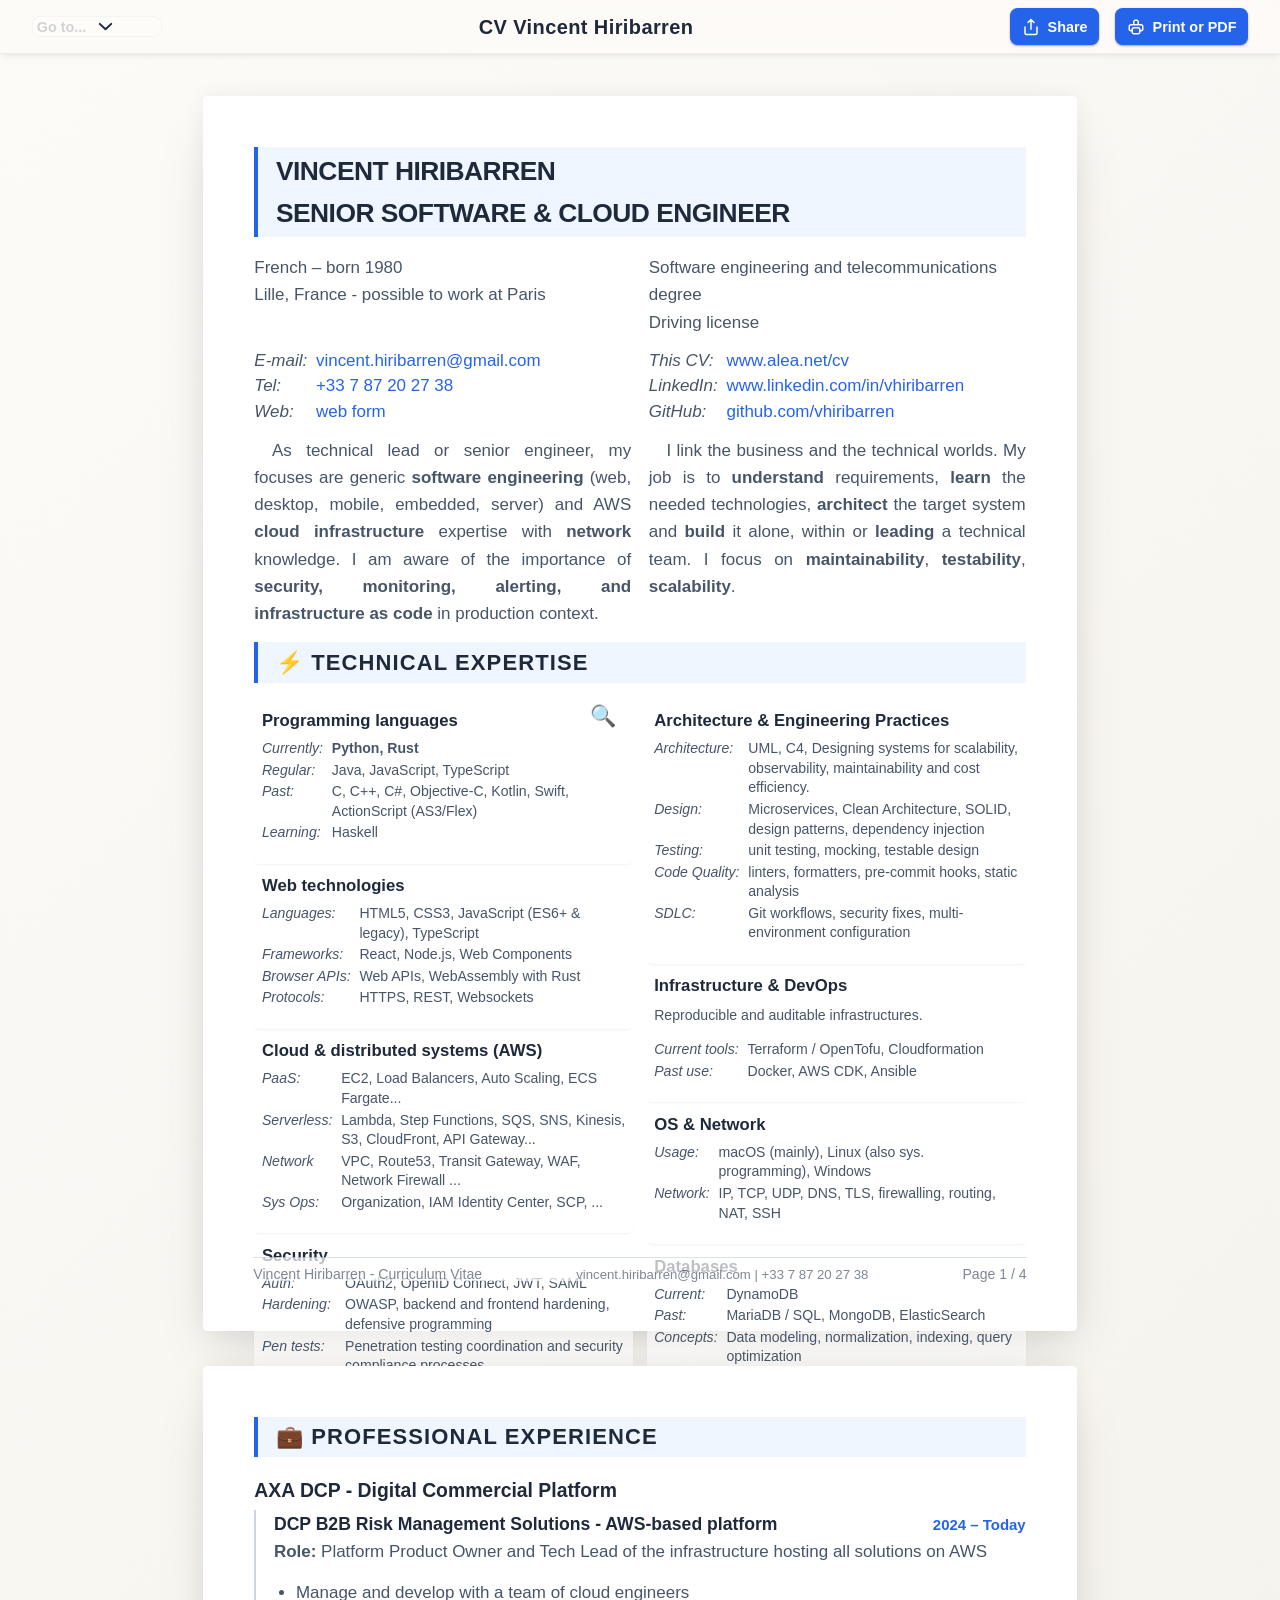
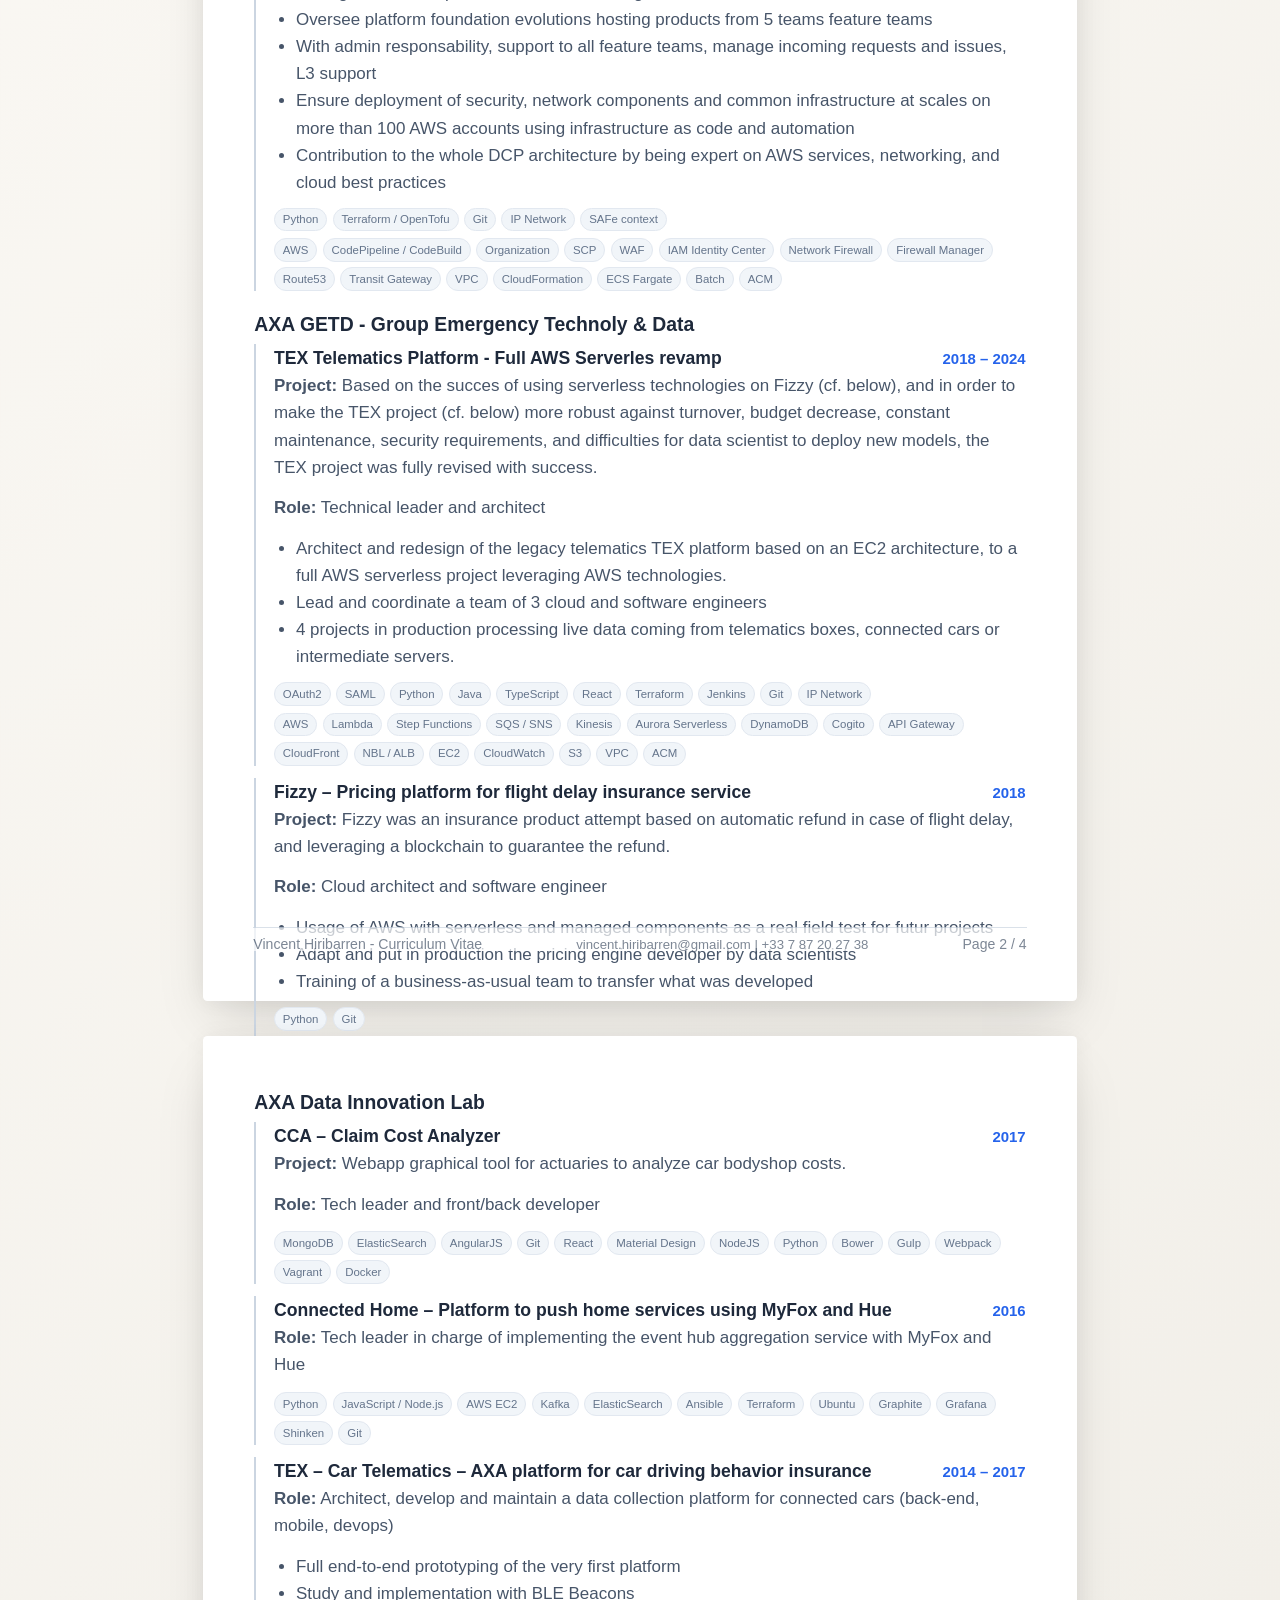
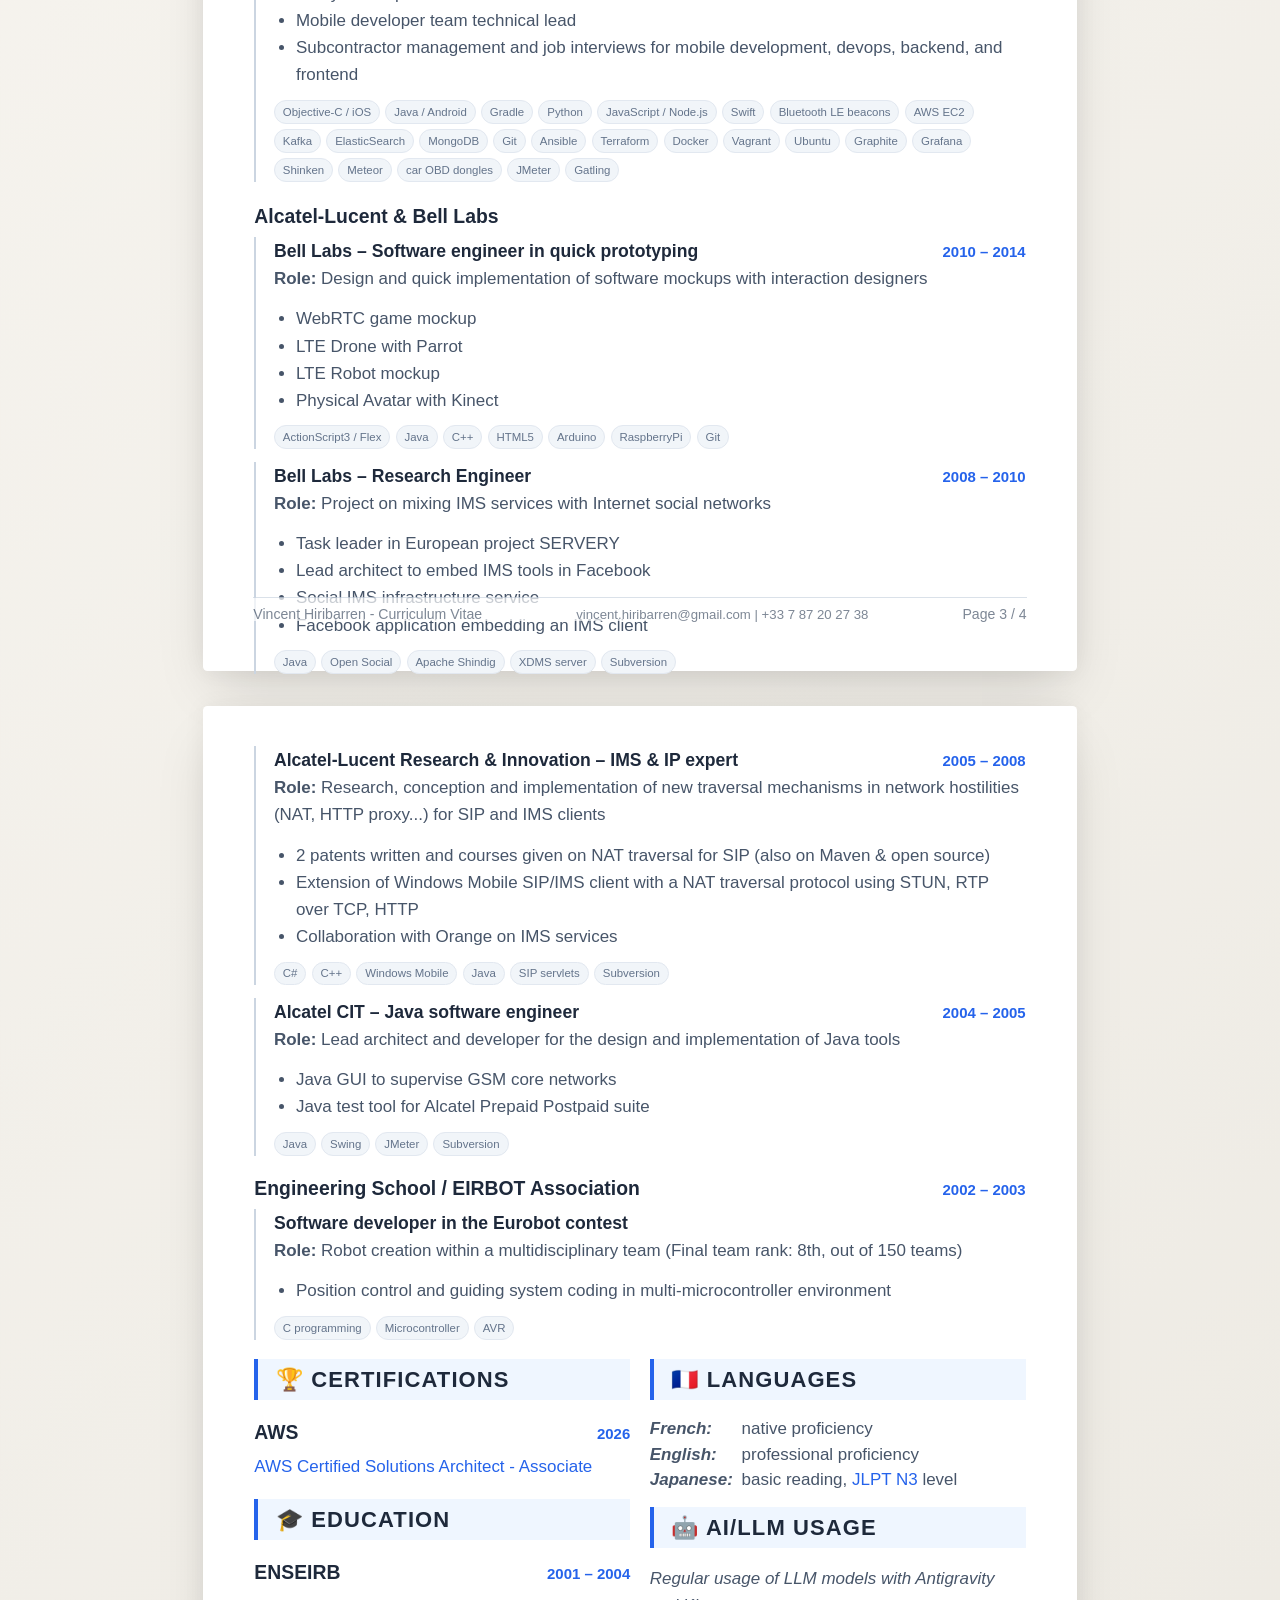
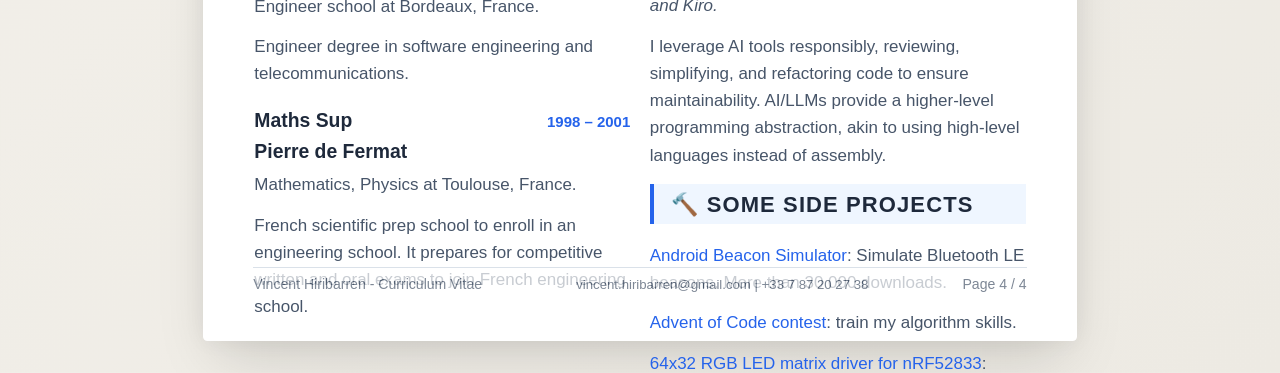
==== docs/index.html @ 64c75869 "refactor(css): simplification" ====
<!DOCTYPE html>
<!--
Copyright (c) 2026 Vincent Hiribarren

Permission is granted to redistribute this file in its original,
unmodified form, provided that this copyright notice is preserved.

All other rights are reserved.
-->
<html lang="en">

<head>
    <meta charset="UTF-8">
    <meta name="viewport" content="width=device-width, initial-scale=1.0">
    <meta name="author" content="Vincent Hiribarren">
    <meta name="description" content="Curriculum Vitae of Vincent Hiribarren, a Senior Software & Cloud Engineer.">
    <meta name="theme-color" content="#ffffff">
    <meta name="referrer" content="strict-origin-when-cross-origin">
    <meta http-equiv="Content-Security-Policy"
        content="default-src 'self'; style-src 'self' https://fonts.googleapis.com 'sha256-UP0QZg7irvSMvOBz9mH2PIIE28+57UiavRfeVea0l3g='; font-src 'self' https://fonts.gstatic.com; script-src 'self' https://cdnjs.cloudflare.com; img-src 'self' data:; connect-src 'self' https://cdnjs.cloudflare.com;">
    <title>Vincent Hiribarren - Curriculum Vitae</title>
    <link rel="icon" href="favicon.svg">
    <link rel="stylesheet" href="styles.css">
    <link rel="stylesheet" href="https://fonts.googleapis.com/css2?family=Inter:wght@300;400;600;700&display=swap">
    <script type="module" src="script.js"></script>
</head>

<body>

    <header>
        <select id="section-nav" class="nav-select" aria-label="Navigate to section" title="Menu">
            <option value="" disabled selected>Go to...</option>
            <option value="#intro">👤 Intro & Bio</option>
            <option value="#expertise">⚡ Technical Expertise</option>
            <option value="#experience">💼 Professional Experience</option>
            <option value="#certifications">🏆 Certifications</option>
            <option value="#education">🎓 Education</option>
            <option value="#languages">🇫🇷 Languages</option>
            <option value="#ai-usage">🤖 AI/LLM usage</option>
            <option value="#projects">🔨 Side projects</option>
        </select>
        <div class="header__title">CV Vincent Hiribarren</div>
        <div class="header__actions">
            <button id="share-doc-btn" class="action-btn" title="Share">
                <svg viewBox="0 0 24 24" fill="none" xmlns="http://www.w3.org/2000/svg">
                    <path d="M4 12v8a2 2 0 0 0 2 2h12a2 2 0 0 0 2-2v-8M16 6l-4-4-4 4M12 2v13"
                        stroke="currentColor" stroke-width="2" stroke-linecap="round" stroke-linejoin="round" />
                </svg>
                <span class="action-btn__text">Share</span>
            </button>
            <button id="print-doc-btn" class="action-btn" title="Print or PDF">
                <svg viewBox="0 0 24 24" fill="none" xmlns="http://www.w3.org/2000/svg">
                    <path
                        d="M17 17H19C19.5304 17 20.0391 16.7893 20.4142 16.4142C20.7893 16.0391 21 15.5304 21 15V11C21 10.4696 20.7893 9.96086 20.4142 9.58579C20.0391 9.21071 19.5304 9 19 9H5C4.46957 9 3.96086 9.21071 3.58579 9.58579C3.21071 9.96086 3 10.4696 3 11V15C3 15.5304 3.21071 16.0391 3.58579 16.4142C3.96086 16.7893 4.46957 17 5 17H7M9 21H15C15.5304 21 16.0391 20.7893 16.4142 20.4142C16.7893 20.0391 17 19.5304 17 19V15C17 14.4696 16.7893 13.9609 16.4142 13.5858C16.0391 13.2107 15.5304 13 15 13H9C8.46957 13 7.96086 13.2107 7.58579 13.5858C7.21071 13.9609 7 14.4696 7 15V19C7 19.5304 7.21071 20.0391 7.58579 20.4142C7.96086 20.7893 8.46957 21 9 21ZM9 9V5C9 4.46957 9.21071 3.96086 9.58579 3.58579C9.96086 3.21071 10.4696 3 11 3H13C13.5304 3 14.0391 3.21071 14.4142 3.58579C14.7893 3.96086 15 4.46957 15 5V9H9Z"
                        stroke="currentColor" stroke-width="2" stroke-linecap="round" stroke-linejoin="round" />
                </svg>
                <span class="action-btn__text">Print or PDF</span>
            </button>
        </div>
    </header>

    <main>

        <!-- Page 1 -->
        <article>
            <section id="intro">
                <h1>Vincent HIRIBARREN<br>Senior Software & Cloud Engineer</h1>
                <div class="content-card">
                    <div class="columns">
                        <div class="columns__item">
                            <p>
                                French – born 1980<br>
                                Lille, France - possible to work at Paris</p>
                        </div>
                        <div class="columns__item">
                            <p> Software engineering and telecommunications degree<br>
                                Driving license</p>
                        </div>
                    </div>
                </div>

                <div class="content-card">
                    <div class="columns">
                        <div class="columns__item intro__info">
                            <dl>
                                <dt>E-mail:</dt>
                                <dd>
                                    <span class="js-contact" data-o="KjkkeCs/JjsgFikzNSQmNC4kLj5pIikzJDguIA=="
                                        data-t="m">email</span>

                                </dd>
                                <dt>Tel: </dt>
                                <dd>
                                    <span class="js-contact" data-o="bnR2cGRnZnV2cG5nYWdldH0=" data-t="t">phone</span>
                                </dd>
                                <dt>Web:</dt>
                                <dd>
                                    <a href="https://www.alea.net/contact/">web form</a>
                                </dd>
                            </dl>
                        </div>

                        <div class="columns__item intro__info">
                            <dl>
                                <dt>This CV:</dt>
                                <dd><a href="https://www.alea.net/cv/" target="_blank"
                                        rel="noopener noreferrer">www.alea.net/cv</a></dd>
                                <dt>LinkedIn:</dt>
                                <dd><a href="https://www.linkedin.com/in/vhiribarren/" target="_blank"
                                        rel="noopener noreferrer">www.linkedin.com/in/vhiribarren</a></dd>
                                <dt>GitHub:</dt>
                                <dd><a href="https://github.com/vhiribarren" target="_blank"
                                        rel="noopener noreferrer">github.com/vhiribarren</a></dd>
                            </dl>
                        </div>
                    </div>
                </div>
                <div class="content-card">
                    <div class="columns">
                        <div class="columns__item intro__bio">
                            <p>
                                As technical lead or senior engineer, my focuses are generic <strong>software
                                    engineering</strong>
                                (web, desktop, mobile, embedded, server) and AWS
                                <strong>cloud infrastructure</strong> expertise with <strong>network</strong>
                                knowledge. I am aware of the importance of <strong>security,
                                    monitoring,
                                    alerting, and infrastructure as code</strong> in production context.
                            </p>
                        </div>
                        <div class="columns__item intro__bio">
                            <p>
                                I link the business and the technical
                                worlds. My job is to <strong>understand</strong> requirements, <strong>learn</strong>
                                the
                                needed technologies, <strong>architect</strong> the target system and
                                <strong>build</strong>
                                it
                                alone, within or <strong>leading</strong> a technical team. I focus on
                                <strong>maintainability</strong>, <strong>testability</strong>,
                                <strong>scalability</strong>.
                            </p>
                        </div>
                    </div>
                </div>
            </section>

            <section id="expertise">

                <h2>⚡ Technical Expertise</h2>
                <div class="skills">

                    <div class="skill-item content-card">
                        <h3>Programming languages</h3>
                        <dl>
                            <dt>Currently:</dt>
                            <dd><strong>Python, Rust</strong></dd>
                            <dt>Regular:</dt>
                            <dd>Java, JavaScript, TypeScript</dd>
                            <dt>Past:</dt>
                            <dd>C, C++, C#, Objective-C, Kotlin, Swift, ActionScript (AS3/Flex)</dd>
                            <dt>Learning:</dt>
                            <dd>Haskell</dd>
                        </dl>
                        <div class="section__detail u-hidden">
                            <h2>Programming languages</h2>
                            <p>Lorem ipsum dolor sit amet consectetur adipisicing elit. Quisquam, quod.</p>
                        </div>
                    </div>

                    <div class="skill-item content-card">
                        <h3>Web technologies</h3>
                        <dl>
                            <dt>Languages:</dt>
                            <dd>HTML5, CSS3, JavaScript (ES6+ &amp; legacy), TypeScript</dd>
                            <dt>Frameworks:</dt>
                            <dd>React, Node.js, Web Components</dd>
                            <dt>Browser APIs:</dt>
                            <dd>Web APIs, WebAssembly with Rust</dd>
                            <dt>Protocols:</dt>
                            <dd>HTTPS, REST, Websockets</dd>

                        </dl>
                    </div>

                    <div class="skill-item content-card">
                        <h3>Cloud &amp; distributed systems (AWS)</h3>
                        <dl>
                            <dt>PaaS:</dt>
                            <dd>EC2, Load Balancers, Auto Scaling, ECS Fargate...</dd>
                            <dt>Serverless:</dt>
                            <dd>Lambda, Step Functions, SQS, SNS, Kinesis, S3, CloudFront, API Gateway...</dd>
                            <dt>Network</dt>
                            <dd>VPC, Route53, Transit Gateway, WAF, Network Firewall ...</dd>
                            <dt>Sys Ops:</dt>
                            <dd>Organization, IAM Identity Center, SCP, ...</dd>
                        </dl>
                    </div>

                    <div class="skill-item content-card">
                        <h3>Security</h3>
                        <dl>
                            <dt>Auth:</dt>
                            <dd>OAuth2, OpenID Connect, JWT, SAML</dd>
                            <dt>Hardening:</dt>
                            <dd>OWASP, backend and frontend hardening, defensive programming</dd>
                            <dt>Pen tests:</dt>
                            <dd>Penetration testing coordination and security compliance processes</dd>
                            <dt>Certificates:</dt>
                            <dd>TLS / X.509 certificates management</dd>
                        </dl>
                    </div>

                    <div class="skill-item content-card">
                        <h3>Architecture & Engineering Practices</h3>
                        <dl>
                            <dt>Architecture:</dt>
                            <dd>UML, C4, Designing systems for scalability, observability, maintainability and cost
                                efficiency.</dd>
                            <dt>Design:</dt>
                            <dd>Microservices, Clean Architecture, SOLID, design patterns, dependency injection</dd>
                            <dt>Testing:</dt>
                            <dd>unit testing, mocking, testable design</dd>
                            <dt>Code Quality:</dt>
                            <dd>linters, formatters, pre-commit hooks, static analysis</dd>
                            <dt>SDLC:</dt>
                            <dd>Git workflows, security fixes, multi-environment configuration</dd>
                        </dl>
                    </div>

                    <div class="skill-item content-card">
                        <h3>Infrastructure &amp; DevOps</h3>
                        <p>Reproducible and auditable infrastructures.</p>
                        <dl>
                            <dt>Current tools:</dt>
                            <dd>Terraform / OpenTofu, Cloudformation</dd>
                            <dt>Past use:</dt>
                            <dd>Docker, AWS CDK, Ansible</dd>
                        </dl>
                    </div>

                    <div class="skill-item content-card">
                        <h3>OS & Network</h3>
                        <dl>
                            <dt>Usage:</dt>
                            <dd>macOS (mainly), Linux (also sys. programming), Windows</dd>
                            <dt>Network:</dt>
                            <dd>IP, TCP, UDP, DNS, TLS, firewalling, routing, NAT, SSH</dd>
                        </dl>
                    </div>

                    <div class="skill-item content-card">
                        <h3>Databases</h3>
                        <dl>
                            <dt>Current:</dt>
                            <dd>DynamoDB</dd>
                            <dt>Past:</dt>
                            <dd>MariaDB / SQL, MongoDB, ElasticSearch</dd>
                            <dt>Concepts:</dt>
                            <dd>Data modeling, normalization, indexing, query optimization</dd>
                        </dl>
                    </div>

                </div>
            </section>

            <cv-footer></cv-footer>
        </article>

        <!-- Page 2 -->
        <article>
            <section id="experience">
                <h2>💼 Professional Experience</h2>

                <div class="timeline content-card">
                    <div class="timeline__header">
                        <h3>AXA DCP - Digital Commercial Platform</h3>
                    </div>

                    <div class="timeline__sub-item">
                        <div class="timeline__sub-header">
                            <h4>DCP B2B Risk Management Solutions - AWS-based platform</h4>
                            <span class="date">2024 – Today</span>
                        </div>
                        <p><strong>Role:</strong> Platform Product Owner and Tech Lead of the infrastructure hosting all
                            solutions on AWS</p>
                        <ul>
                            <li>Manage and develop with a team of cloud engineers</li>
                            <li>Oversee platform foundation evolutions hosting products from 5 teams feature teams</li>
                            <li>With admin responsability, support to all feature teams, manage incoming requests and
                                issues, L3 support</li>
                            <li>Ensure deployment of security, network components and common infrastructure at scales on
                                more than 100 AWS accounts using infrastructure as code and automation</li>
                            <li>Contribution to the whole DCP architecture by being expert on AWS services, networking,
                                and cloud best practices</li>
                        </ul>
                        <div class="tech-pills">
                            <span class="tech-pills__item">Python</span>
                            <span class="tech-pills__item">Terraform / OpenTofu</span>
                            <span class="tech-pills__item">Git</span>
                            <span class="tech-pills__item">IP Network</span>
                            <span class="tech-pills__item">SAFe context</span>

                        </div>
                        <div class="tech-pills">
                            <span class="tech-pills__item">AWS</span>
                            <span class="tech-pills__item">CodePipeline / CodeBuild</span>
                            <span class="tech-pills__item">Organization</span>
                            <span class="tech-pills__item">SCP</span>
                            <span class="tech-pills__item">WAF</span>
                            <span class="tech-pills__item">IAM Identity Center</span>
                            <span class="tech-pills__item">Network Firewall</span>
                            <span class="tech-pills__item">Firewall Manager</span>
                            <span class="tech-pills__item">Route53</span>
                            <span class="tech-pills__item">Transit Gateway</span>
                            <span class="tech-pills__item">VPC</span>
                            <span class="tech-pills__item">CloudFormation</span>
                            <span class="tech-pills__item">ECS Fargate</span>
                            <span class="tech-pills__item">Batch</span>
                            <span class="tech-pills__item">ACM</span>
                        </div>
                    </div>
                </div>

                <div class="timeline content-card">
                    <div class="timeline__header">
                        <h3>AXA GETD - Group Emergency Technoly & Data</h3>
                    </div>
                    <div class="timeline__sub-item">
                        <div class="timeline__sub-header">
                            <h4>TEX Telematics Platform - Full AWS Serverles revamp</h4>
                            <span class="date">2018 – 2024</span>
                        </div>

                        <p><strong>Project: </strong>Based on the succes of using serverless technologies on Fizzy (cf.
                            below), and in order to make the TEX project (cf. below) more robust against turnover,
                            budget decrease,
                            constant maintenance, security requirements, and difficulties for data scientist to deploy
                            new models, the TEX project was fully revised with success.
                        </p>
                        <p><strong>Role:</strong> Technical leader and architect</p>
                        <ul>
                            <li>Architect and redesign of the legacy telematics TEX platform based on an EC2
                                architecture, to a full AWS serverless project leveraging AWS
                                technologies.</li>
                            <li>Lead and coordinate a team of 3 cloud and software engineers</li>
                            <li>4 projects in production processing live data coming from telematics boxes, connected
                                cars or intermediate servers.</li>
                        </ul>
                        <div class="tech-pills">
                            <span class="tech-pills__item">OAuth2</span>
                            <span class="tech-pills__item">SAML</span>
                            <span class="tech-pills__item">Python</span>
                            <span class="tech-pills__item">Java</span>
                            <span class="tech-pills__item">TypeScript</span>
                            <span class="tech-pills__item">React</span>
                            <span class="tech-pills__item">Terraform</span>
                            <span class="tech-pills__item">Jenkins</span>
                            <span class="tech-pills__item">Git</span>
                            <span class="tech-pills__item">IP Network</span>
                        </div>
                        <div class="tech-pills">
                            <span class="tech-pills__item">AWS</span>
                            <span class="tech-pills__item">Lambda</span>
                            <span class="tech-pills__item">Step Functions</span>
                            <span class="tech-pills__item">SQS / SNS</span>
                            <span class="tech-pills__item">Kinesis</span>
                            <span class="tech-pills__item">Aurora Serverless</span>
                            <span class="tech-pills__item">DynamoDB</span>
                            <span class="tech-pills__item">Cogito</span>
                            <span class="tech-pills__item">API Gateway</span>
                            <span class="tech-pills__item">CloudFront</span>
                            <span class="tech-pills__item">NBL / ALB</span>
                            <span class="tech-pills__item">EC2</span>
                            <span class="tech-pills__item">CloudWatch</span>
                            <span class="tech-pills__item">S3</span>
                            <span class="tech-pills__item">VPC</span>
                            <span class="tech-pills__item">ACM</span>
                        </div>
                    </div>

                    <div class="timeline__sub-item">
                        <div class="timeline__sub-header">
                            <h4>Fizzy – Pricing platform for flight delay insurance service</h4>
                            <span class="date">2018</span>
                        </div>
                        <p><strong>Project: </strong>Fizzy was an insurance product attempt based on automatic refund in
                            case of flight delay, and leveraging a blockchain to guarantee the refund.
                        </p>
                        <p><strong>Role:</strong> Cloud architect and software engineer</p>
                        <ul>
                            <li>Usage of AWS with serverless and managed components as a real field test for futur
                                projects</li>
                            <li>Adapt and put in production the pricing engine developer by data scientists</li>
                            <li>Training of a business-as-usual team to transfer what was developed</li>
                        </ul>
                        <div class="tech-pills">
                            <span class="tech-pills__item">Python</span>
                            <span class="tech-pills__item">Git</span>
                        </div>
                        <div class="tech-pills">
                            <span class="tech-pills__item">AWS</span>
                            <span class="tech-pills__item">Lambda</span>
                            <span class="tech-pills__item">API Gateway</span>
                            <span class="tech-pills__item">DynamoDB</span>
                            <span class="tech-pills__item">Batch</span>
                            <span class="tech-pills__item">CloudFormation</span>
                            <span class="tech-pills__item">S3</span>
                            <span class="tech-pills__item">SNS</span>
                            <span class="tech-pills__item">CloudWatch</span>
                        </div>
                    </div>

                </div>
            </section>

            <cv-footer></cv-footer>
        </article>

        <!-- Page 3 -->
        <article>
            <section>
                <div class="timeline content-card">
                    <div class="timeline__header">
                        <h3>AXA Data Innovation Lab</h3>
                    </div>
                    <div class="timeline__sub-item">
                        <div class="timeline__sub-header">
                            <h4>CCA – Claim Cost Analyzer</h4>
                            <span class="date">2017</span>
                        </div>
                        <p><strong>Project:</strong> Webapp graphical tool for actuaries to analyze car bodyshop costs.
                        </p>
                        <p><strong>Role:</strong> Tech leader and front/back developer</p>
                        <div class="tech-pills">
                            <span class="tech-pills__item">MongoDB</span>
                            <span class="tech-pills__item">ElasticSearch</span>
                            <span class="tech-pills__item">AngularJS</span>
                            <span class="tech-pills__item">Git</span>
                            <span class="tech-pills__item">React</span>
                            <span class="tech-pills__item">Material Design</span>
                            <span class="tech-pills__item">NodeJS</span>
                            <span class="tech-pills__item">Python</span>
                            <span class="tech-pills__item">Bower</span>
                            <span class="tech-pills__item">Gulp</span>
                            <span class="tech-pills__item">Webpack</span>
                            <span class="tech-pills__item">Vagrant</span>
                            <span class="tech-pills__item">Docker</span>
                        </div>
                    </div>

                    <div class="timeline__sub-item">
                        <div class="timeline__sub-header">
                            <h4>Connected Home – Platform to push home services using MyFox and Hue</h4>
                            <span class="date">2016</span>
                        </div>
                        <p><strong>Role:</strong> Tech leader in charge of implementing the event hub aggregation
                            service with MyFox and Hue</p>
                        <div class="tech-pills">
                            <span class="tech-pills__item">Python</span>
                            <span class="tech-pills__item">JavaScript / Node.js</span>
                            <span class="tech-pills__item">AWS EC2</span>
                            <span class="tech-pills__item">Kafka</span>
                            <span class="tech-pills__item">ElasticSearch</span>
                            <span class="tech-pills__item">Ansible</span>
                            <span class="tech-pills__item">Terraform</span>
                            <span class="tech-pills__item">Ubuntu</span>
                            <span class="tech-pills__item">Graphite</span>
                            <span class="tech-pills__item">Grafana</span>
                            <span class="tech-pills__item">Shinken</span>
                            <span class="tech-pills__item">Git</span>
                        </div>
                    </div>

                    <div class="timeline__sub-item">
                        <div class="timeline__sub-header">
                            <h4>TEX – Car Telematics – AXA platform for car driving behavior insurance</h4>
                            <span class="date">2014 – 2017</span>
                        </div>
                        <p><strong>Role:</strong> Architect, develop and maintain a data collection platform for
                            connected cars (back-end, mobile, devops)</p>
                        <ul>
                            <li>Full end-to-end prototyping of the very first platform</li>
                            <li>Study and implementation with BLE Beacons</li>
                            <li>Mobile developer team technical lead</li>
                            <li>Subcontractor management and job interviews for mobile development, devops, backend, and
                                frontend</li>
                        </ul>
                        <div class="tech-pills">
                            <span class="tech-pills__item">Objective-C / iOS</span>
                            <span class="tech-pills__item">Java / Android</span>
                            <span class="tech-pills__item">Gradle</span>
                            <span class="tech-pills__item">Python</span>
                            <span class="tech-pills__item">JavaScript / Node.js</span>
                            <span class="tech-pills__item">Swift</span>
                            <span class="tech-pills__item">Bluetooth LE beacons</span>
                            <span class="tech-pills__item">AWS EC2</span>
                            <span class="tech-pills__item">Kafka</span>
                            <span class="tech-pills__item">ElasticSearch</span>
                            <span class="tech-pills__item">MongoDB</span>
                            <span class="tech-pills__item">Git</span>
                            <span class="tech-pills__item">Ansible</span>
                            <span class="tech-pills__item">Terraform</span>
                            <span class="tech-pills__item">Docker</span>
                            <span class="tech-pills__item">Vagrant</span>
                            <span class="tech-pills__item">Ubuntu</span>
                            <span class="tech-pills__item">Graphite</span>
                            <span class="tech-pills__item">Grafana</span>
                            <span class="tech-pills__item">Shinken</span>
                            <span class="tech-pills__item">Meteor</span>
                            <span class="tech-pills__item">car OBD dongles</span>
                            <span class="tech-pills__item">JMeter</span>
                            <span class="tech-pills__item">Gatling</span>
                        </div>
                    </div>
                </div>
            </section>
            <section>
                <div class="timeline content-card content-card--merge-down">
                    <div class="timeline__header">
                        <h3>Alcatel-Lucent & Bell Labs</h3>
                    </div>

                    <div class="timeline__sub-item">
                        <div class="timeline__sub-header">
                            <h4>Bell Labs – Software engineer in quick prototyping</h4>
                            <span class="date">2010 – 2014</span>
                        </div>
                        <p><strong>Role:</strong> Design and quick implementation of software mockups with interaction
                            designers</p>
                        <ul>
                            <li>WebRTC game mockup</li>
                            <li>LTE Drone with Parrot</li>
                            <li>LTE Robot mockup</li>
                            <li>Physical Avatar with Kinect</li>
                        </ul>
                        <div class="tech-pills">
                            <span class="tech-pills__item">ActionScript3 / Flex</span>
                            <span class="tech-pills__item">Java</span>
                            <span class="tech-pills__item">C++</span>
                            <span class="tech-pills__item">HTML5</span>
                            <span class="tech-pills__item">Arduino</span>
                            <span class="tech-pills__item">RaspberryPi</span>
                            <span class="tech-pills__item">Git</span>

                        </div>
                    </div>

                    <div class="timeline__sub-item">
                        <div class="timeline__sub-header">
                            <h4>Bell Labs – Research Engineer</h4>
                            <span class="date">2008 – 2010</span>
                        </div>
                        <p><strong>Role:</strong> Project on mixing IMS services with Internet social networks</p>
                        <ul>
                            <li>Task leader in European project SERVERY</li>
                            <li>Lead architect to embed IMS tools in Facebook</li>
                            <li>Social IMS infrastructure service</li>
                            <li>Facebook application embedding an IMS client</li>
                        </ul>
                        <div class="tech-pills">
                            <span class="tech-pills__item">Java</span>
                            <span class="tech-pills__item">Open Social</span>
                            <span class="tech-pills__item">Apache Shindig</span>
                            <span class="tech-pills__item">XDMS server</span>
                            <span class="tech-pills__item">Subversion</span>
                        </div>
                    </div>

                </div>
            </section>
            <cv-footer></cv-footer>
        </article>

        <!-- Page 4 -->
        <article>

            <section>
                <div class="timeline content-card content-card--merge-up">

                    <div class="timeline__sub-item">
                        <div class="timeline__sub-header">
                            <h4>Alcatel-Lucent Research &amp; Innovation – IMS &amp; IP expert</h4>
                            <span class="date">2005 – 2008</span>
                        </div>
                        <p><strong>Role:</strong> Research, conception and implementation of new traversal mechanisms
                            in network hostilities (NAT, HTTP proxy...) for SIP and IMS clients</p>
                        <ul>
                            <li>2 patents written and courses given on NAT traversal for SIP (also on Maven &amp; open
                                source)</li>
                            <li>Extension of Windows Mobile SIP/IMS client with a NAT traversal protocol using STUN, RTP
                                over TCP, HTTP</li>
                            <li>Collaboration with Orange on IMS services</li>
                        </ul>
                        <div class="tech-pills">
                            <span class="tech-pills__item">C#</span>
                            <span class="tech-pills__item">C++</span>
                            <span class="tech-pills__item">Windows Mobile</span>
                            <span class="tech-pills__item">Java</span>
                            <span class="tech-pills__item">SIP servlets</span>
                            <span class="tech-pills__item">Subversion</span>

                        </div>
                    </div>

                    <div class="timeline__sub-item">
                        <div class="timeline__sub-header">
                            <h4>Alcatel CIT – Java software engineer</h4>
                            <span class="date">2004 – 2005</span>
                        </div>
                        <p><strong>Role:</strong> Lead architect and developer for the design and implementation of Java
                            tools</p>
                        <ul>
                            <li>Java GUI to supervise GSM core networks</li>
                            <li>Java test tool for Alcatel Prepaid Postpaid suite</li>
                        </ul>
                        <div class="tech-pills">
                            <span class="tech-pills__item">Java</span>
                            <span class="tech-pills__item">Swing</span>
                            <span class="tech-pills__item">JMeter</span>
                            <span class="tech-pills__item">Subversion</span>

                        </div>
                    </div>
                </div>
                <div class="timeline content-card">
                    <div class="timeline__header">
                        <h3>Engineering School / EIRBOT Association</h3>
                        <span class="date">2002 – 2003</span>
                    </div>
                    <div class="timeline__sub-item">
                        <div class="timeline__sub-header">
                            <h4>Software developer in the Eurobot contest</h4>
                        </div>
                        <p><strong>Role:</strong> Robot creation within a multidisciplinary team (Final team rank: 8th,
                            out of 150 teams)</p>
                        <ul>
                            <li>Position control and guiding system coding in multi-microcontroller environment</li>
                        </ul>
                        <div class="tech-pills">
                            <span class="tech-pills__item">C programming</span>
                            <span class="tech-pills__item">Microcontroller</span>
                            <span class="tech-pills__item">AVR</span>
                        </div>
                    </div>
                </div>
            </section>

            <div class="columns">
                <div class="columns__item">
                    <section id="certifications">
                        <h2>🏆 Certifications</h2>
                        <div class="timeline content-card">
                            <div class="timeline__header">
                                <h3>AWS</h3>
                                <span class="date">2026</span>
                            </div>
                            <p><a href="https://cp.certmetrics.com/amazon/en/public/verify/credential/0f880a43245148a7adcbef3110884e4d"
                                    target="_blank" rel="noopener noreferrer">AWS
                                    Certified Solutions Architect - Associate</a></p>
                        </div>
                    </section>
                    <section id="education">
                        <h2>🎓 Education</h2>
                        <div class="timeline content-card">
                            <div class="timeline__header">
                                <h3>ENSEIRB</h3>
                                <span class="date">2001 – 2004</span>
                            </div>
                            <p>Engineer school at Bordeaux, France.</p>
                            <p>Engineer degree in software engineering and
                                telecommunications.</p>
                        </div>
                        <div class="timeline content-card">
                            <div class="timeline__header">
                                <h3>Maths Sup<br>Pierre de Fermat</h3>
                                <span class="date">1998 – 2001</span>
                            </div>
                            <p>Mathematics, Physics at Toulouse, France.</p>
                            <p>
                                French scientific prep school to enroll in an engineering school. It prepares for
                                competitive written and oral exams to join French engineering school.</p>
                        </div>
                    </section>
                </div>

                <div class="columns__item">

                    <section id="languages">
                        <h2>🇫🇷 Languages</h2>
                        <div class="content-card">
                            <dl>
                                <dt><strong>French:</strong></dt>
                                <dd>native proficiency</dd>
                                <dt><strong>English:</strong></dt>
                                <dd>professional proficiency</dd>
                                <dt><strong>Japanese:</strong></dt>
                                <dd>basic reading, <a href="https://www.jlpt.jp/e/about/levelsummary.html">JLPT N3</a>
                                    level</dd>
                            </dl>
                        </div>
                    </section>

                    <section id="ai-usage">
                        <h2>🤖 AI/LLM usage</h2>
                        <div class="content-card">
                            <p><em>Regular usage of LLM models with Antigravity and Kiro.</em></p>
                            <p>I leverage AI tools responsibly, reviewing, simplifying, and refactoring code to ensure
                                maintainability. AI/LLMs provide a higher-level programming abstraction, akin to using
                                high-level languages instead of assembly.</p>
                        </div>
                    </section>

                    <section id="projects">
                        <h2>🔨 Some side projects</h2>
                        <div class="content-card">
                            <p><a href="https://github.com/vhiribarren/beacon-simulator-android">Android Beacon
                                    Simulator</a>:
                                Simulate Bluetooth LE beacons. More than 30 000 downloads.</p>
                            <p><a href="https://github.com/vhiribarren/advent-of-code">Advent of Code contest</a>: train
                                my
                                algorithm skills.</p>
                            <p><a href="https://github.com/vhiribarren/nrf52833-rgb-led-matrix-lib-rust">64x32 RGB LED
                                    matrix driver for nRF52833</a>: manage a LED board with a BBC micro:bit chip.</p>
                        </div>
                    </section>
                </div>
            </div>

            <cv-footer></cv-footer>
        </article>

    </main>

    <!-- Overlay container for fullscreen transition -->
    <div id="fullscreen-overlay" class="u-hidden">
        <button id="close-btn" class="close-btn">
            <svg viewBox="0 0 24 24" fill="none" xmlns="http://www.w3.org/2000/svg">
                <path d="M18 6L6 18M6 6L18 18" stroke="currentColor" stroke-width="2" stroke-linecap="round"
                    stroke-linejoin="round" />
            </svg>
        </button>
        <div id="fullscreen-content"></div>
    </div>

    <template id="footer-template">
        <footer class="page-footer">
            <span>Vincent Hiribarren - Curriculum Vitae</span>
            <span class="page-footer__contact">
                <span class="js-contact" data-o="KjkkeCs/JjsgFikzNSQmNC4kLj5pIikzJDguIA==" data-t="m">email</span> |
                <span class="js-contact" data-o="bnR2cGRnZnV2cG5nYWdldH0=" data-t="t">phone</span>
            </span>
            <span class="page-footer__number"></span>
        </footer>
    </template>
</body>

</html>
---- docs/styles.css ----
/*
Copyright (c) 2026 Vincent Hiribarren

Permission is granted to redistribute this file in its original,
unmodified form, provided that this copyright notice is preserved.

All other rights are reserved.
*/

:root {
    --bg-color: #f7f5f0;
    --bg-gradient: linear-gradient(135deg, #fdfbf7 0%, #edeae3 100%);
    --paper-color: #ffffff;
    --text-primary: #1e293b;
    --text-secondary: #475569;
    --accent-color: #2563eb;
    --accent-light: #eff6ff;
    --border-color: #cbd5e1;

    --page-width: 210mm;
    --page-height: 297mm;
    --page-padding: 12mm;
    --font-size-base: 9.6pt;

    --overlay-max-width: 900px;
    --spacing-xl: 3rem;
    --spacing-lg: 1.5rem;
    --spacing-md: 0.75rem;
    --spacing-sm: 0.5rem;
    --spacing-xs: 0.25rem;
    --blur-standard: 8px;
    --accent-hover: #1d4ed8;
    --header-bg-opacity: 0.85;
    --overlay-bg-opacity: 0.85;

    --font-family-base: 'Inter', -apple-system, BlinkMacSystemFont, "Segoe UI", Roboto, Helvetica, Arial, sans-serif;
    --line-height-base: 1.6;
    --line-height-tight: 1.4;
    --zoom-factor: 1.1;
}

.u-hidden {
    display: none !important;
}

* {
    box-sizing: border-box;
    margin: 0;
    padding: 0;
}

html {
    scroll-behavior: smooth;
}

body {
    font-family: var(--font-family-base);
    background: var(--bg-gradient);
    background-color: var(--bg-color);
    color: var(--text-primary);
    line-height: var(--line-height-base);
    padding: 6rem 0 2rem 0;
    min-height: 100vh;
    font-size: var(--font-size-base);
}

p {
    margin-bottom: var(--spacing-md);
}

ul {
    margin-top: var(--spacing-sm);
    padding-left: 1.25rem;
    list-style-type: disc;
    padding-bottom: 4px;
}

header {
    position: fixed;
    top: 0;
    left: 0;
    width: 100%;
    background-color: rgba(253, 251, 247, var(--header-bg-opacity));
    backdrop-filter: blur(var(--blur-standard));
    -webkit-backdrop-filter: blur(var(--blur-standard));
    padding: 0.5rem 2rem;
    display: flex;
    justify-content: space-between;
    align-items: center;
    z-index: 50;
    box-shadow: 0 4px 6px -1px rgba(0, 0, 0, 0.05), 0 2px 4px -1px rgba(0, 0, 0, 0.03);
    border-bottom: 1px solid rgba(0, 0, 0, 0.05);
}

.header__actions {
    display: flex;
    gap: 1rem;
}

.header__title {
    color: var(--text-primary);
    font-weight: 600;
    font-size: 1.25rem;
    letter-spacing: 0.02em;
}

.action-btn {
    display: inline-flex;
    align-items: center;
    gap: 0.5rem;
    background-color: var(--accent-color);
    color: white;
    border: none;
    padding: 0.6rem 1.2rem;
    border-radius: 6px;
    font-weight: 600;
    font-size: 0.9rem;
    cursor: pointer;
    transition: all 0.2s ease;
    box-shadow: 0 1px 3px rgba(0, 0, 0, 0.12), 0 1px 2px rgba(0, 0, 0, 0.24);
}

.action-btn:hover {
    background-color: var(--accent-hover);
    /* Blue 700 */
    transform: translateY(-1px);
    box-shadow: 0 4px 6px rgba(0, 0, 0, 0.1), 0 2px 4px rgba(0, 0, 0, 0.06);
}

.action-btn:active {
    transform: translateY(0);
}

.action-btn svg {
    width: 18px;
    height: 18px;
}

.nav-select {
    appearance: none;
    -webkit-appearance: none;
    background-color: var(--paper-color);
    color: var(--text-primary);
    border: 1px solid var(--border-color);
    padding: 0.6rem 2.2rem 0.6rem 1.2rem;
    border-radius: 6px;
    font-weight: 600;
    font-size: 0.9rem;
    cursor: pointer;
    background-image: url("data:image/svg+xml;charset=UTF-8,%3Csvg xmlns='http://www.w3.org/2000/svg' viewBox='0 0 24 24' fill='none' stroke='%231e293b' stroke-width='2' stroke-linecap='round' stroke-linejoin='round'%3E%3Cpolyline points='6 9 12 15 18 9'%3E%3C/polyline%3E%3C/svg%3E");
    background-repeat: no-repeat;
    background-position: right 0.7rem center;
    background-size: 1.2em;
    transition: all 0.2s ease;
    box-shadow: 0 1px 3px rgba(0, 0, 0, 0.05);
    max-width: 130px;
}

.nav-select:hover,
.nav-select:focus {
    background-color: var(--accent-light);
    border-color: var(--accent-color);
    outline: none;
}

.nav-select option {
    background-color: var(--paper-color);
    color: var(--text-primary);
}

main {
    display: flex;
    flex-direction: column;
    align-items: center;
    gap: 2rem;
    counter-reset: page;
}

article {
    width: var(--page-width);
    height: var(--page-height);
    background-color: var(--paper-color);
    padding: var(--page-padding);
    box-shadow: 0 25px 50px -12px rgba(0, 0, 0, 0.15), 0 0 20px rgba(0, 0, 0, 0.05);
    position: relative;
    border-radius: 4px;
    display: flex;
    flex-direction: column;
    counter-increment: page;
}

section {
    border-radius: 8px;
    transition: all 0.3s cubic-bezier(0.25, 0.8, 0.25, 1);
    border: 1px solid transparent;
    position: relative;
    scroll-margin-top: 6rem;
}

.section--interactive {
    cursor: pointer;
}

.section--interactive::after {
    content: "🔍";
    position: absolute;
    top: 0.15rem;
    right: 1rem;
    font-size: 1.2rem;
    opacity: 0.5;
    transition: opacity 0.3s ease, transform 0.3s ease;
}

.section--interactive:hover::after {
    opacity: 1;
    transform: scale(1.1);
}

.section--interactive:hover {
    background-color: var(--accent-light);
    border-color: rgba(37, 99, 235, 0.2);
    transform: translateY(-2px);
    box-shadow: 0 10px 15px -3px rgba(0, 0, 0, 0.1), 0 4px 6px -2px rgba(0, 0, 0, 0.05);
}

cv-footer {
    display: contents;
}

.page-footer {
    position: absolute;
    bottom: var(--page-padding);
    left: var(--page-padding);
    right: var(--page-padding);
    padding-top: 0.5rem;
    border-top: 1px solid var(--border-color);
    display: flex;
    justify-content: space-between;
    align-items: flex-end;
    line-height: 1;
    font-size: 0.8rem;
    color: var(--text-secondary);
    opacity: 0.7;
    background-color: var(--paper-color);
    z-index: 20;
}

.page-footer__number::after {
    content: "Page " counter(page) " / 4";
}

.page-footer__contact {
    font-size: 0.75rem;
    color: var(--text-secondary);
}

.page-footer__contact a {
    color: var(--text-secondary) !important;
    text-decoration: none;
}

.page-footer__contact a:hover {
    color: var(--accent-color) !important;
    text-decoration: underline;
}

h1,
h2 {
    font-size: 1.25rem;
    font-weight: 600;
    color: var(--text-primary);
    background-color: var(--accent-light);
    padding: 0.15rem 1rem;
    text-transform: uppercase;
    letter-spacing: 0.05em;
    display: block;
    border-left: 4px solid var(--accent-color);
    margin: 0rem 0 1rem 0;
}

h1 {
    font-size: 1.5rem;
    font-weight: 700;
    letter-spacing: -0.02em;
}

h3 {
    font-size: 1.1rem;
    font-weight: 600;
    margin-bottom: var(--spacing-xs);
}

h4 {
    font-size: 1rem;
    font-weight: 600;
    color: var(--text-primary);
    margin-bottom: var(--spacing-xs);
}

dl {
    line-height: var(--line-height-tight);
    display: grid;
    grid-template-columns: auto 1fr;
    gap: 0.1rem var(--spacing-sm);
    margin-bottom: var(--spacing-md);
}

dt {
    font-weight: 400;
    font-style: italic;
    color: var(--text-secondary);
    text-align: left;
}

dd {
    margin: 0;
    color: var(--text-secondary);
}

a {
    color: var(--accent-color);
    text-decoration: none;
    transition: color 0.2s ease;
}

a:hover {
    color: var(--accent-hover);
    text-decoration: underline;
}

a:visited {
    color: var(--accent-color);
}

p,
ul {
    color: var(--text-secondary);
}

.intro__info {
    text-align: left;
}

.intro__bio {
    text-align: justify;
    text-indent: 1rem;
}

.columns {
    display: flex;
    gap: 1rem;
}

.columns__item {
    flex: 1;
}

.skills {
    column-count: 2;
    column-gap: var(--spacing-md);
}

.skill-item {
    flex: none;
    break-inside: avoid;
    margin-bottom: var(--spacing-xs);
    position: relative;
    transition: all 0.3s ease;
}

.skill-item.section--interactive:hover {
    padding: var(--spacing-md) var(--spacing-base, 1rem);
    margin-top: calc(-1 * var(--spacing-md));
    margin-left: 0;
    margin-right: 0;
    z-index: 10;
}

.skill-item.section--interactive:hover::after {
    top: 0.65rem;
}

.skill-item.section--interactive::after {
    opacity: 1;
    top: -0.1rem;
}

.skill-item h3 {
    font-size: 0.95rem;
    font-weight: 600;
    color: var(--text-primary);
    margin-bottom: var(--spacing-xs);
}

.timeline {
    margin-bottom: 1rem;
    position: relative;
}

.timeline__header,
.timeline__sub-header {
    display: flex;
    justify-content: space-between;
    align-items: baseline;
    gap: 1rem;
}

.timeline__header {
    margin-bottom: var(--spacing-xs);
}

.timeline__header h3 {
    margin-bottom: 0;
}

.timeline .date {
    display: block;
    font-size: 0.85rem;
    color: var(--accent-color);
    font-weight: 600;
}

.timeline__header .date {
    display: inline-block;
    margin-bottom: 0;
    white-space: nowrap;
}

.timeline__sub-header h4 {
    margin-bottom: 0;
}

.timeline__sub-item {
    margin-bottom: 0.7rem;
    padding-left: 1rem;
    border-left: 2px solid var(--border-color);
}

.tech-pills {
    display: flex;
    flex-wrap: wrap;
    /* Allows pills to naturally wrap to the next line */
    gap: 0.3rem;
    margin-top: 0.4rem;
}

.tech-pills__item {
    background-color: #f1f5f9;
    /* Slate 100 */
    color: #64748b;
    /* Slate 500 */
    border: 1px solid #e2e8f0;
    /* Slate 200 */
    padding: 0.1rem 0.45rem;
    border-radius: 999px;
    font-size: 0.65rem;
    font-weight: 500;
}

/* Classes applied to body when a section is zoomed to prevent scrolling */
body.is-overlay-active {
    overflow: hidden;
}

#fullscreen-overlay {
    position: fixed;
    top: 0;
    left: 0;
    width: 100vw;
    height: 100vh;
    background-color: rgba(15, 23, 42, var(--overlay-bg-opacity));
    backdrop-filter: blur(var(--blur-standard));
    -webkit-backdrop-filter: blur(var(--blur-standard));
    z-index: 100;
    opacity: 0;
    pointer-events: none;
    transition: opacity 0.4s ease;
    display: flex;
    justify-content: center;
    align-items: center;
}

#fullscreen-overlay:not(.u-hidden) {
    opacity: 1;
    pointer-events: auto;
}

#fullscreen-content {
    background-color: var(--paper-color);
    padding: var(--spacing-xl);
    border-radius: 12px;
    box-shadow: 0 25px 50px -12px rgba(0, 0, 0, 0.5);
    max-width: var(--overlay-max-width);
    width: 90%;
    max-height: 90vh;
    overflow-y: auto;
    position: relative;
    /* Transformation handled by JS */
    transform: scale(0.95);
    opacity: 0;
    transition: all 0.4s cubic-bezier(0.175, 0.885, 0.32, 1.275);
}

#fullscreen-overlay:not(.u-hidden) #fullscreen-content {
    transform: scale(1);
    opacity: 1;
}

#fullscreen-content section {
    padding: 0;
    /* Remove padding for fullscreen */
    border: none;
    background: transparent;
    transform: none;
    /* remove hover effects */
    box-shadow: none;
    cursor: default;
}

#fullscreen-content .section--interactive:hover {
    background-color: transparent;
    border-color: transparent;
    transform: none;
    box-shadow: none;
}

#fullscreen-content .section--interactive::after {
    display: none;
}

#fullscreen-content h2 {
    font-size: 1.75rem;
}

#fullscreen-content .columns {
    gap: 4rem;
}

.close-btn {
    position: absolute;
    top: 2rem;
    right: 2rem;
    background: transparent;
    border: none;
    color: white;
    width: 48px;
    height: 48px;
    cursor: pointer;
    border-radius: 50%;
    display: flex;
    justify-content: center;
    align-items: center;
    transition: background-color 0.2s;
    z-index: 101;
}

.close-btn:hover {
    background-color: rgba(255, 255, 255, 0.1);
}

.close-btn svg {
    width: 24px;
    height: 24px;
}

@media screen and (min-width: 901px) {
    main {
        zoom: var(--zoom-factor);
    }
}

@media screen and (max-width: 900px) {
    body {
        font-size: 12pt;
        padding-top: 5rem;
    }

    main {
        padding: 0 1rem 1rem;
        /* almost no padding; let content sit flush */
        gap: 1rem;
    }

    header {
        padding: 0.8rem 0.5rem;
        display: flex;
        flex-direction: row;
        flex-wrap: nowrap;
        justify-content: flex-start;
        align-items: center;
        height: auto;
        position: fixed;
        gap: 0.5rem;
    }

    .header__title {
        font-size: 0.95rem;
        /* Slight reduction for fitting */
        line-height: 1.2;
        flex-grow: 1;
        text-align: left;
        display: -webkit-box;
        -webkit-line-clamp: 2;
        line-clamp: 2;
        -webkit-box-orient: vertical;
        overflow: hidden;
        margin-left: 0.2rem;
    }

    .header__actions {
        display: flex;
        flex-direction: row;
        width: auto;
        margin: 0;
    }

    .nav-select {
        color: transparent;
        background-color: transparent;
        border-color: transparent;
        box-shadow: none;
        width: 40px;
        height: 40px;
        padding: 0;
        border-radius: 8px;
        background-image: url("data:image/svg+xml;charset=UTF-8,%3Csvg xmlns='http://www.w3.org/2000/svg' viewBox='0 0 24 24' fill='none' stroke='%231e293b' stroke-width='2' stroke-linecap='round' stroke-linejoin='round'%3E%3Cline x1='3' y1='12' x2='21' y2='12'%3E%3C/line%3E%3Cline x1='3' y1='6' x2='21' y2='6'%3E%3C/line%3E%3Cline x1='3' y1='18' x2='21' y2='18'%3E%3C/line%3E%3C/svg%3E");
        background-position: center;
        background-size: 24px;
    }

    .nav-select:hover,
    .nav-select:focus {
        background-color: rgba(0, 0, 0, 0.05);
        border-color: transparent;
    }

    .action-btn {
        padding: 0.6rem;
        width: 40px;
        height: 40px;
        justify-content: center;
        border-radius: 8px;
        /* matching the hamburger */
    }

    .action-btn__text {
        display: none;
    }

    .action-btn svg {
        width: 20px;
        height: 20px;
    }

    article {
        width: 100%;
        height: auto;
        min-height: auto;
        padding: 0;
        background-color: transparent;
        box-shadow: none;
        gap: var(--spacing-md);
        position: relative;
    }

    dl {
        display: block;
        margin-bottom: 0;

    }

    dd {
        margin-bottom: var(--spacing-md);
    }

    .columns {
        flex-direction: column;
        gap: var(--spacing-md);
    }

    .columns__item {
        display: flex;
        flex-direction: column;
        gap: 1rem;
    }

    .timeline__header {
        flex-direction: column;
        align-items: flex-start;
    }

    .timeline__sub-header {
        flex-direction: column;
        align-items: flex-start;
        gap: 0.25rem;
    }

    .timeline__sub-header .date {
        order: -1;
    }

    section {
        background-color: transparent;
        box-shadow: none;
        padding: 0;
        border-radius: 0;
        margin: 0;
        scroll-margin-top: 5rem;
    }

    .content-card {
        background-color: var(--paper-color);
        box-shadow: 0 2px 4px -1px rgba(0, 0, 0, 0.1), 0 1px 2px -1px rgba(0, 0, 0, 0.06);
        padding: var(--spacing-md);
        border-radius: 8px;
        margin-bottom: var(--spacing-md);
    }

    .content-card:last-child {
        margin-bottom: 0;
    }

    /* Card that announces "the next card continues me" */
    .content-card--merge-down {
        border-bottom-left-radius: 0;
        border-bottom-right-radius: 0;
        margin-bottom: 0;
        /* clip-path cuts the shadow exactly at the bottom edge, invisibiling it */
        clip-path: inset(-20px -20px 0px -20px);
    }

    .content-card--merge-up {
        border-top-left-radius: 0;
        border-top-right-radius: 0;
        border-top: 1px solid var(--border-color);
        position: relative;
        z-index: 2;
    }

    /* Pull the section itself up to cancel the flex gap on the article */
    section:has(> .content-card--merge-up) {
        margin-top: calc(-1 * var(--spacing-md));
    }

    /* Hide the footer inside an article when a merge-down card is present,
       so the next article's merge-up card can connect seamlessly */
    article:has(.content-card--merge-down) cv-footer {
        display: none;
    }

    /* Cancel the main gap for the following article */
    article:has(> section:first-child > .content-card--merge-up) {
        margin-top: -1rem;
    }

    .skill-item.content-card {
        margin-bottom: 0;
        border-bottom: none;
    }

    .content-card.section--interactive::after {
        top: 1rem;
        right: 1rem;
    }

    .content-card.section--interactive:hover {
        background-color: var(--accent-light);
        border-radius: 8px;
        box-shadow: 0 10px 15px -3px rgba(0, 0, 0, 0.1);
        transform: translateY(-2px);
        border-color: transparent;
        z-index: 2;
    }

    .skills {
        column-count: 1;
        display: flex;
        flex-direction: column;
        gap: var(--spacing-sm);
    }

    #fullscreen-content {
        padding: var(--spacing-lg);
        width: 95%;
    }

    .page-footer {
        display: none;
    }
}

@media print {
    @page {
        size: A4;
        margin: 0;
    }

    body {
        background-color: transparent;
        color: black;
        padding: 0;
        margin: 0;
        -webkit-print-color-adjust: exact;
        print-color-adjust: exact;
    }

    main {
        display: block;
        width: var(--page-width);
        margin: 0 auto;
        padding: 0;
        gap: 0;
    }

    article {
        height: auto;
        min-height: calc(var(--page-height) - 0.5mm);
        margin: 0 auto;
        box-shadow: none;
        border-radius: 0;
        page-break-inside: avoid;
    }

    section {
        transition: none;
        border: none;
        border-radius: 0;
        pointer-events: none;
        cursor: default;
    }

    .section--interactive:hover,
    .skill-item.section--interactive:hover {
        transform: none;
        box-shadow: none;
        margin-top: 0;
    }

    #fullscreen-overlay,
    header {
        display: none !important;
    }
}
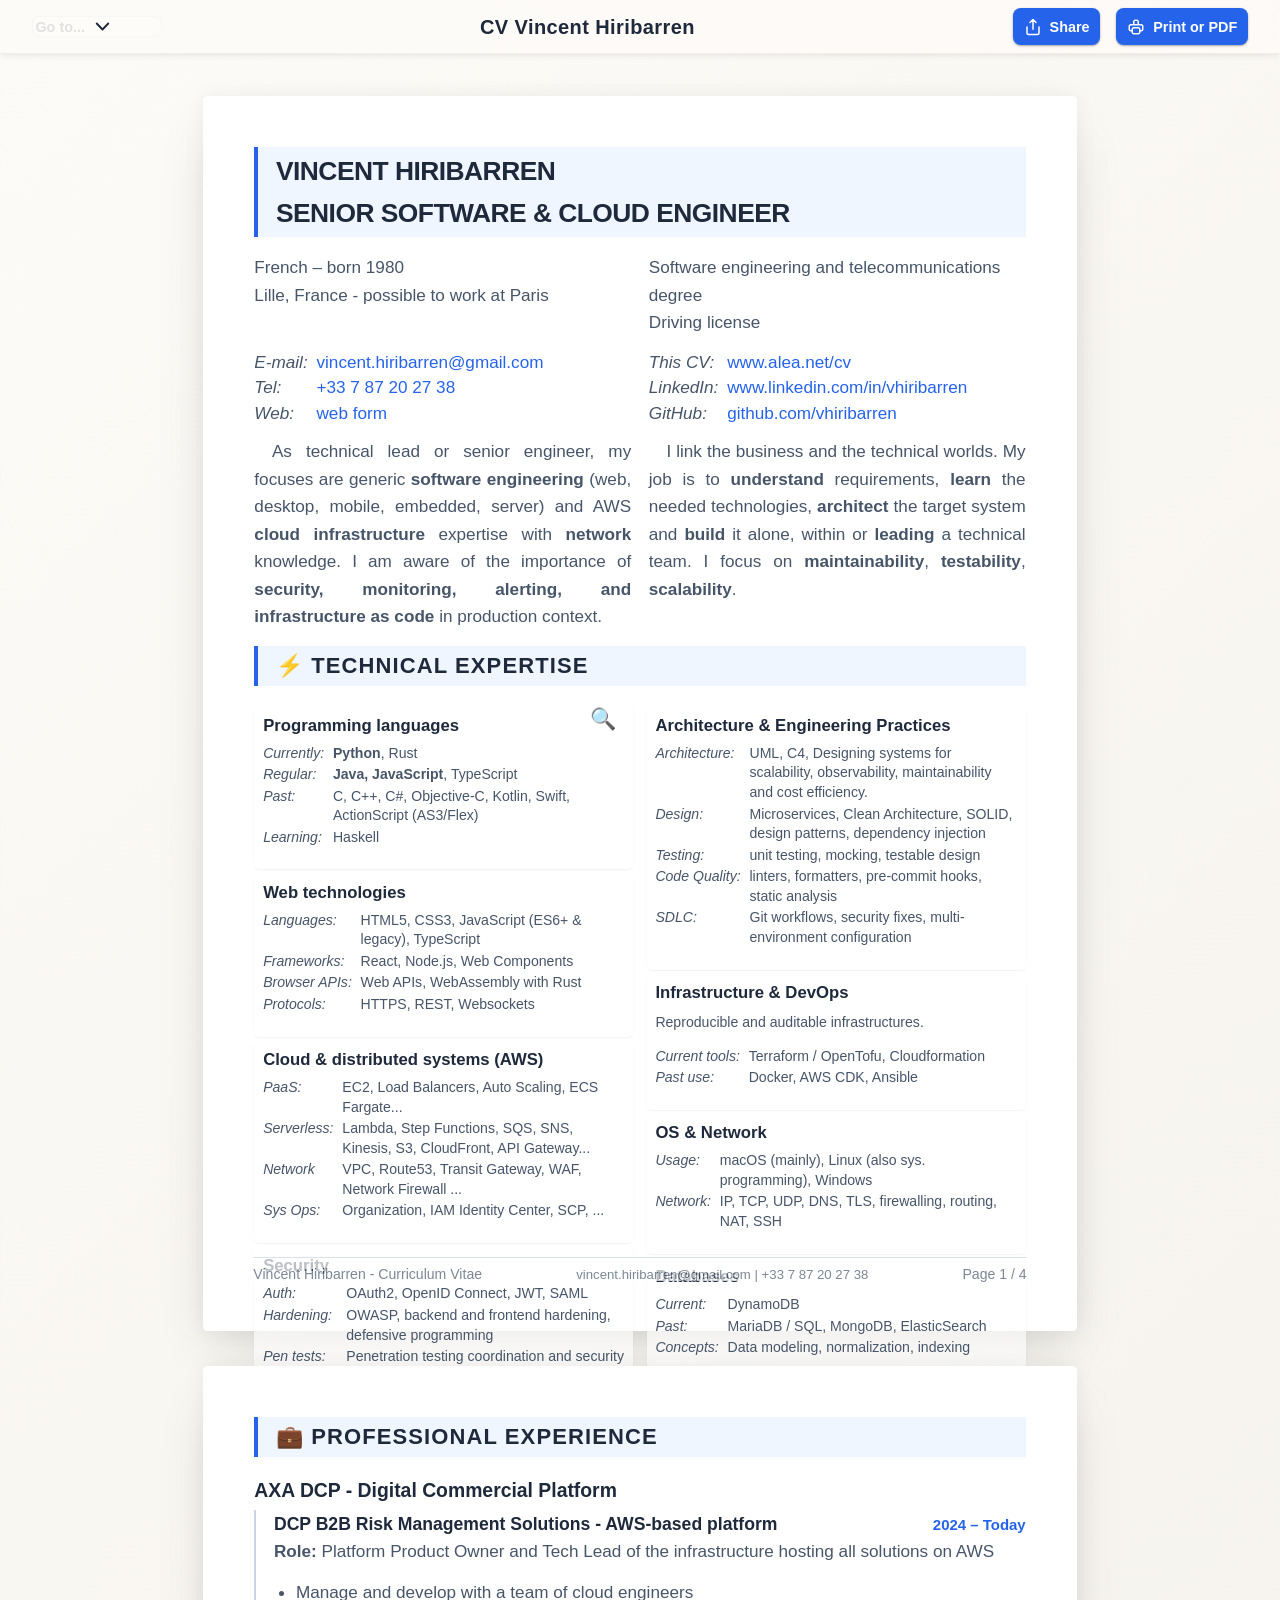
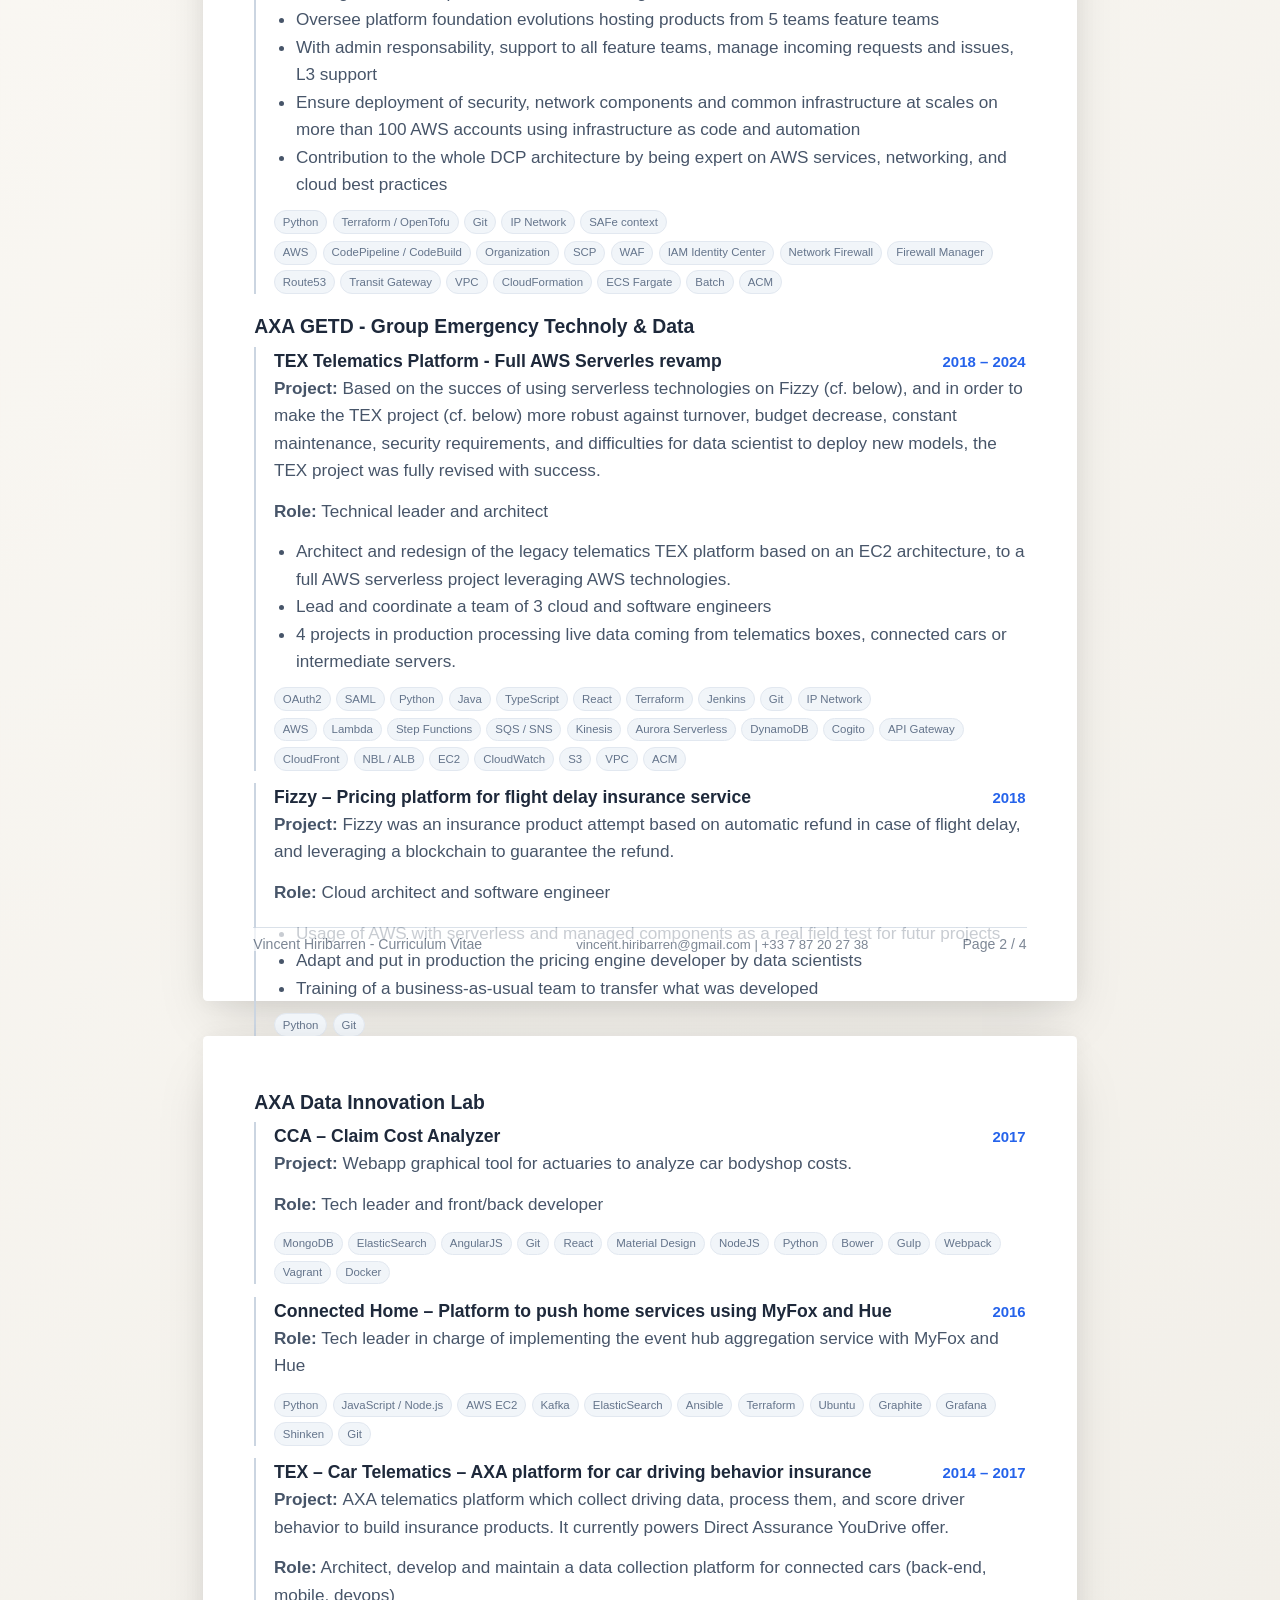
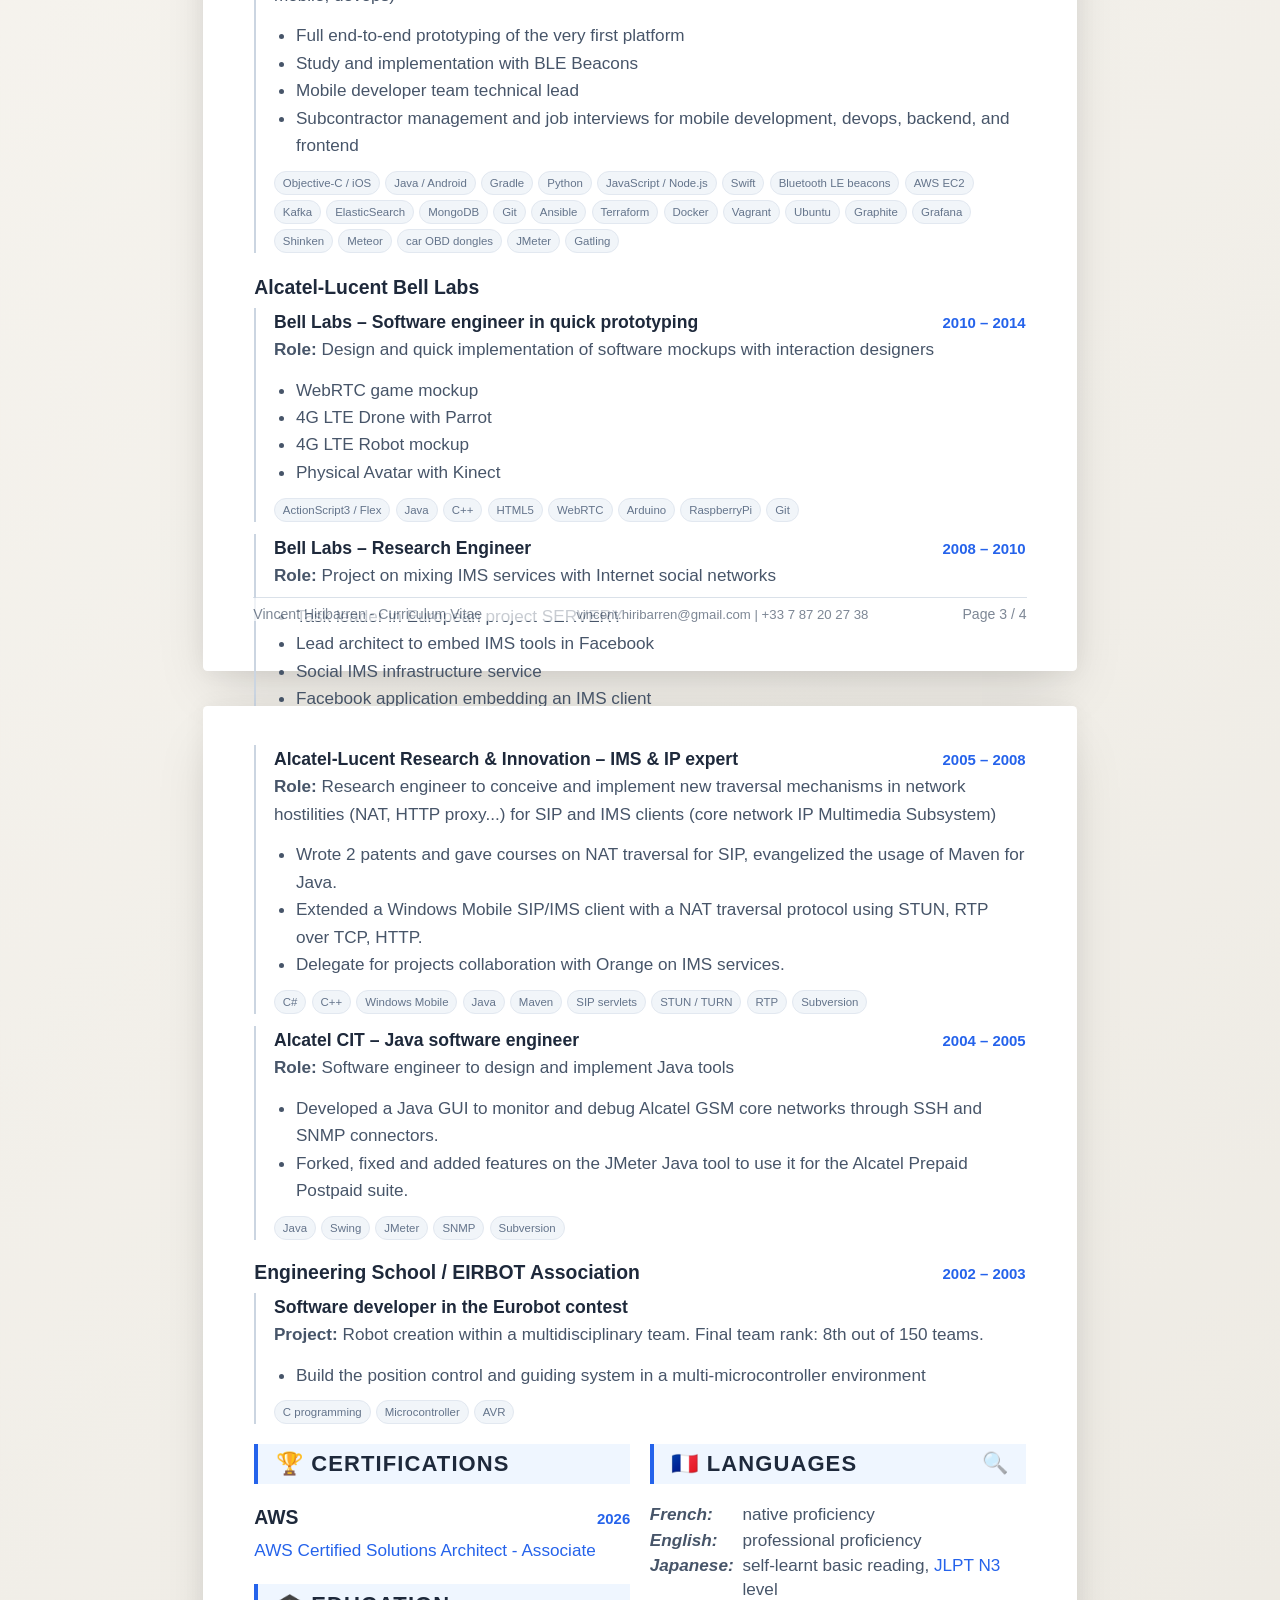
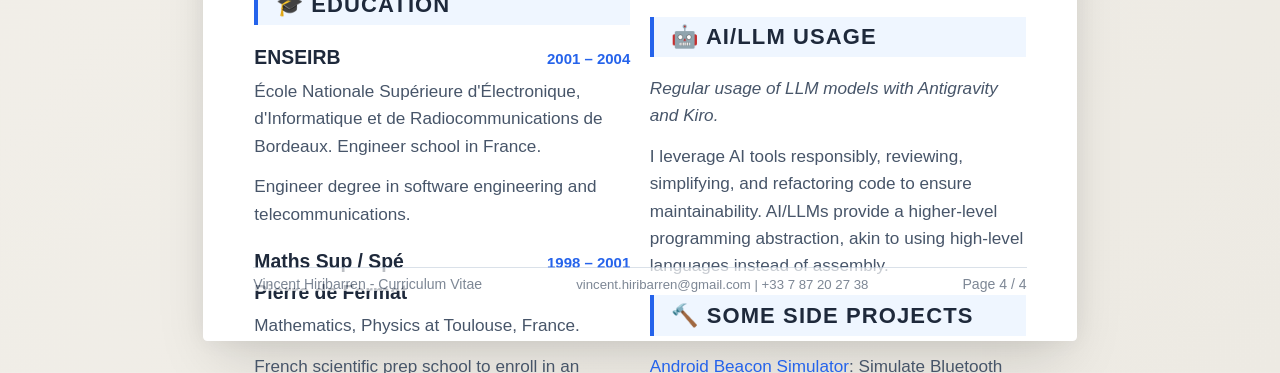
==== commit d0089af2: "various content updates" ====
--- a/docs/index.html
+++ b/docs/index.html
@@ -43,8 +43,8 @@
         <div class="header__actions">
             <button id="share-doc-btn" class="action-btn" title="Share">
                 <svg viewBox="0 0 24 24" fill="none" xmlns="http://www.w3.org/2000/svg">
-                    <path d="M4 12v8a2 2 0 0 0 2 2h12a2 2 0 0 0 2-2v-8M16 6l-4-4-4 4M12 2v13"
-                        stroke="currentColor" stroke-width="2" stroke-linecap="round" stroke-linejoin="round" />
+                    <path d="M4 12v8a2 2 0 0 0 2 2h12a2 2 0 0 0 2-2v-8M16 6l-4-4-4 4M12 2v13" stroke="currentColor"
+                        stroke-width="2" stroke-linecap="round" stroke-linejoin="round" />
                 </svg>
                 <span class="action-btn__text">Share</span>
             </button>
@@ -154,9 +154,9 @@
                         <h3>Programming languages</h3>
                         <dl>
                             <dt>Currently:</dt>
-                            <dd><strong>Python, Rust</strong></dd>
+                            <dd><strong>Python</strong>, Rust</dd>
                             <dt>Regular:</dt>
-                            <dd>Java, JavaScript, TypeScript</dd>
+                            <dd><strong>Java, JavaScript</strong>, TypeScript</dd>
                             <dt>Past:</dt>
                             <dd>C, C++, C#, Objective-C, Kotlin, Swift, ActionScript (AS3/Flex)</dd>
                             <dt>Learning:</dt>
@@ -164,6 +164,7 @@
                         </dl>
                         <div class="section__detail u-hidden">
                             <h2>Programming languages</h2>
+                            <p><strong>Python:</strong> </p>
                             <p>Lorem ipsum dolor sit amet consectetur adipisicing elit. Quisquam, quod.</p>
                         </div>
                     </div>
@@ -179,7 +180,6 @@
                             <dd>Web APIs, WebAssembly with Rust</dd>
                             <dt>Protocols:</dt>
                             <dd>HTTPS, REST, Websockets</dd>
-
                         </dl>
                     </div>
 
@@ -257,7 +257,7 @@
                             <dt>Past:</dt>
                             <dd>MariaDB / SQL, MongoDB, ElasticSearch</dd>
                             <dt>Concepts:</dt>
-                            <dd>Data modeling, normalization, indexing, query optimization</dd>
+                            <dd>Data modeling, normalization, indexing</dd>
                         </dl>
                     </div>
 
@@ -477,6 +477,9 @@
                             <h4>TEX – Car Telematics – AXA platform for car driving behavior insurance</h4>
                             <span class="date">2014 – 2017</span>
                         </div>
+                        <p><strong>Project: </strong>AXA telematics platform which collect driving data, process them,
+                            and score driver behavior to build insurance products. It currently powers Direct Assurance
+                            YouDrive offer.</p>
                         <p><strong>Role:</strong> Architect, develop and maintain a data collection platform for
                             connected cars (back-end, mobile, devops)</p>
                         <ul>
@@ -518,7 +521,7 @@
             <section>
                 <div class="timeline content-card content-card--merge-down">
                     <div class="timeline__header">
-                        <h3>Alcatel-Lucent & Bell Labs</h3>
+                        <h3>Alcatel-Lucent Bell Labs</h3>
                     </div>
 
                     <div class="timeline__sub-item">
@@ -530,8 +533,8 @@
                             designers</p>
                         <ul>
                             <li>WebRTC game mockup</li>
-                            <li>LTE Drone with Parrot</li>
-                            <li>LTE Robot mockup</li>
+                            <li>4G LTE Drone with Parrot</li>
+                            <li>4G LTE Robot mockup</li>
                             <li>Physical Avatar with Kinect</li>
                         </ul>
                         <div class="tech-pills">
@@ -539,6 +542,7 @@
                             <span class="tech-pills__item">Java</span>
                             <span class="tech-pills__item">C++</span>
                             <span class="tech-pills__item">HTML5</span>
+                            <span class="tech-pills__item">WebRTC</span>
                             <span class="tech-pills__item">Arduino</span>
                             <span class="tech-pills__item">RaspberryPi</span>
                             <span class="tech-pills__item">Git</span>
@@ -583,21 +587,25 @@
                             <h4>Alcatel-Lucent Research &amp; Innovation – IMS &amp; IP expert</h4>
                             <span class="date">2005 – 2008</span>
                         </div>
-                        <p><strong>Role:</strong> Research, conception and implementation of new traversal mechanisms
-                            in network hostilities (NAT, HTTP proxy...) for SIP and IMS clients</p>
-                        <ul>
-                            <li>2 patents written and courses given on NAT traversal for SIP (also on Maven &amp; open
-                                source)</li>
-                            <li>Extension of Windows Mobile SIP/IMS client with a NAT traversal protocol using STUN, RTP
-                                over TCP, HTTP</li>
-                            <li>Collaboration with Orange on IMS services</li>
+                        <p><strong>Role:</strong> Research engineer to conceive and implement new traversal mechanisms
+                            in network hostilities (NAT, HTTP proxy...) for SIP and IMS clients (core network IP
+                            Multimedia Subsystem)</p>
+                        <ul>
+                            <li>Wrote 2 patents and gave courses on NAT traversal for SIP, evangelized the usage of
+                                Maven for Java.</li>
+                            <li>Extended a Windows Mobile SIP/IMS client with a NAT traversal protocol using STUN, RTP
+                                over TCP, HTTP.</li>
+                            <li>Delegate for projects collaboration with Orange on IMS services.</li>
                         </ul>
                         <div class="tech-pills">
                             <span class="tech-pills__item">C#</span>
                             <span class="tech-pills__item">C++</span>
                             <span class="tech-pills__item">Windows Mobile</span>
                             <span class="tech-pills__item">Java</span>
+                            <span class="tech-pills__item">Maven</span>
                             <span class="tech-pills__item">SIP servlets</span>
+                            <span class="tech-pills__item">STUN / TURN</span>
+                            <span class="tech-pills__item">RTP</span>
                             <span class="tech-pills__item">Subversion</span>
 
                         </div>
@@ -608,18 +616,21 @@
                             <h4>Alcatel CIT – Java software engineer</h4>
                             <span class="date">2004 – 2005</span>
                         </div>
-                        <p><strong>Role:</strong> Lead architect and developer for the design and implementation of Java
-                            tools</p>
-                        <ul>
-                            <li>Java GUI to supervise GSM core networks</li>
-                            <li>Java test tool for Alcatel Prepaid Postpaid suite</li>
+                        <p><strong>Role:</strong> Software engineer to design and implement Java tools
+                        </p>
+                        <ul>
+                            <li>Developed a Java GUI to monitor and debug Alcatel GSM core networks through SSH
+                                and SNMP
+                                connectors.</li>
+                            <li>Forked, fixed and added features on the JMeter Java tool to use it for the Alcatel
+                                Prepaid Postpaid suite.</li>
                         </ul>
                         <div class="tech-pills">
                             <span class="tech-pills__item">Java</span>
                             <span class="tech-pills__item">Swing</span>
                             <span class="tech-pills__item">JMeter</span>
+                            <span class="tech-pills__item">SNMP</span>
                             <span class="tech-pills__item">Subversion</span>
-
                         </div>
                     </div>
                 </div>
@@ -632,10 +643,11 @@
                         <div class="timeline__sub-header">
                             <h4>Software developer in the Eurobot contest</h4>
                         </div>
-                        <p><strong>Role:</strong> Robot creation within a multidisciplinary team (Final team rank: 8th,
-                            out of 150 teams)</p>
-                        <ul>
-                            <li>Position control and guiding system coding in multi-microcontroller environment</li>
+                        <p><strong>Project:</strong> Robot creation within a multidisciplinary team. Final team rank:
+                            8th out of 150 teams.</p>
+                        <ul>
+                            <li> Build the position control and guiding system in a multi-microcontroller environment
+                            </li>
                         </ul>
                         <div class="tech-pills">
                             <span class="tech-pills__item">C programming</span>
@@ -667,13 +679,14 @@
                                 <h3>ENSEIRB</h3>
                                 <span class="date">2001 – 2004</span>
                             </div>
-                            <p>Engineer school at Bordeaux, France.</p>
+                            <p>École Nationale Supérieure d'Électronique, d'Informatique et de Radiocommunications de
+                                Bordeaux. Engineer school in France.</p>
                             <p>Engineer degree in software engineering and
                                 telecommunications.</p>
                         </div>
                         <div class="timeline content-card">
                             <div class="timeline__header">
-                                <h3>Maths Sup<br>Pierre de Fermat</h3>
+                                <h3>Maths Sup / Spé<br>Pierre de Fermat</h3>
                                 <span class="date">1998 – 2001</span>
                             </div>
                             <p>Mathematics, Physics at Toulouse, France.</p>
@@ -695,9 +708,26 @@
                                 <dt><strong>English:</strong></dt>
                                 <dd>professional proficiency</dd>
                                 <dt><strong>Japanese:</strong></dt>
-                                <dd>basic reading, <a href="https://www.jlpt.jp/e/about/levelsummary.html">JLPT N3</a>
+                                <dd>self-learnt basic reading, <a
+                                        href="https://www.jlpt.jp/e/about/levelsummary.html">JLPT N3</a>
                                     level</dd>
                             </dl>
+                        </div>
+                        <div class="section__detail u-hidden">
+                            <h2>🇫🇷 Languages</h2>
+                            <h3>About Japanese</h3>
+                            <p>Being interested in the Japanese culture and wanting to be more familiar with Chinese
+                                and Japanese characters, I self-learnt reading Japanese. I discovered my
+                                learning could allow me to passe the first level of the JLPT - Japanese Language
+                                Proficiency Test - so I pushed the study even further and challenge myself to pass it as
+                                free candidate, with success for the 3 basic levels:</p>
+                            <ul>
+                                <li>2013: Level 5</li>
+                                <li>2014: Level 4</li>
+                                <li>2016: Level 3</li>
+                            </ul>
+                            <p>However, I am unable to speak and write Japanese. I have basic understanding, but not
+                                enough to follow a discussion.</p>
                         </div>
                     </section>
 
@@ -720,8 +750,9 @@
                             <p><a href="https://github.com/vhiribarren/advent-of-code">Advent of Code contest</a>: train
                                 my
                                 algorithm skills.</p>
-                            <p><a href="https://github.com/vhiribarren/nrf52833-rgb-led-matrix-lib-rust">64x32 RGB LED
-                                    matrix driver for nRF52833</a>: manage a LED board with a BBC micro:bit chip.</p>
+                            <p><a href="https://github.com/vhiribarren/nrf52833-rgb-led-matrix-lib-rust">RGB LED
+                                    matrix Rust driver for nRF52833</a>: manage a LED board with a BBC micro:bit chip.
+                            </p>
                         </div>
                     </section>
                 </div>
--- a/docs/styles.css
+++ b/docs/styles.css
@@ -198,7 +198,7 @@
 }
 
 .section--interactive {
-    cursor: pointer;
+    cursor: zoom-in;
 }
 
 .section--interactive::after {
@@ -463,6 +463,7 @@
 }
 
 #fullscreen-overlay {
+    font-size: 12pt;
     position: fixed;
     top: 0;
     left: 0;
@@ -564,9 +565,11 @@
 }
 
 @media screen and (min-width: 901px) {
+
     main {
         zoom: var(--zoom-factor);
     }
+
 }
 
 @media screen and (max-width: 900px) {
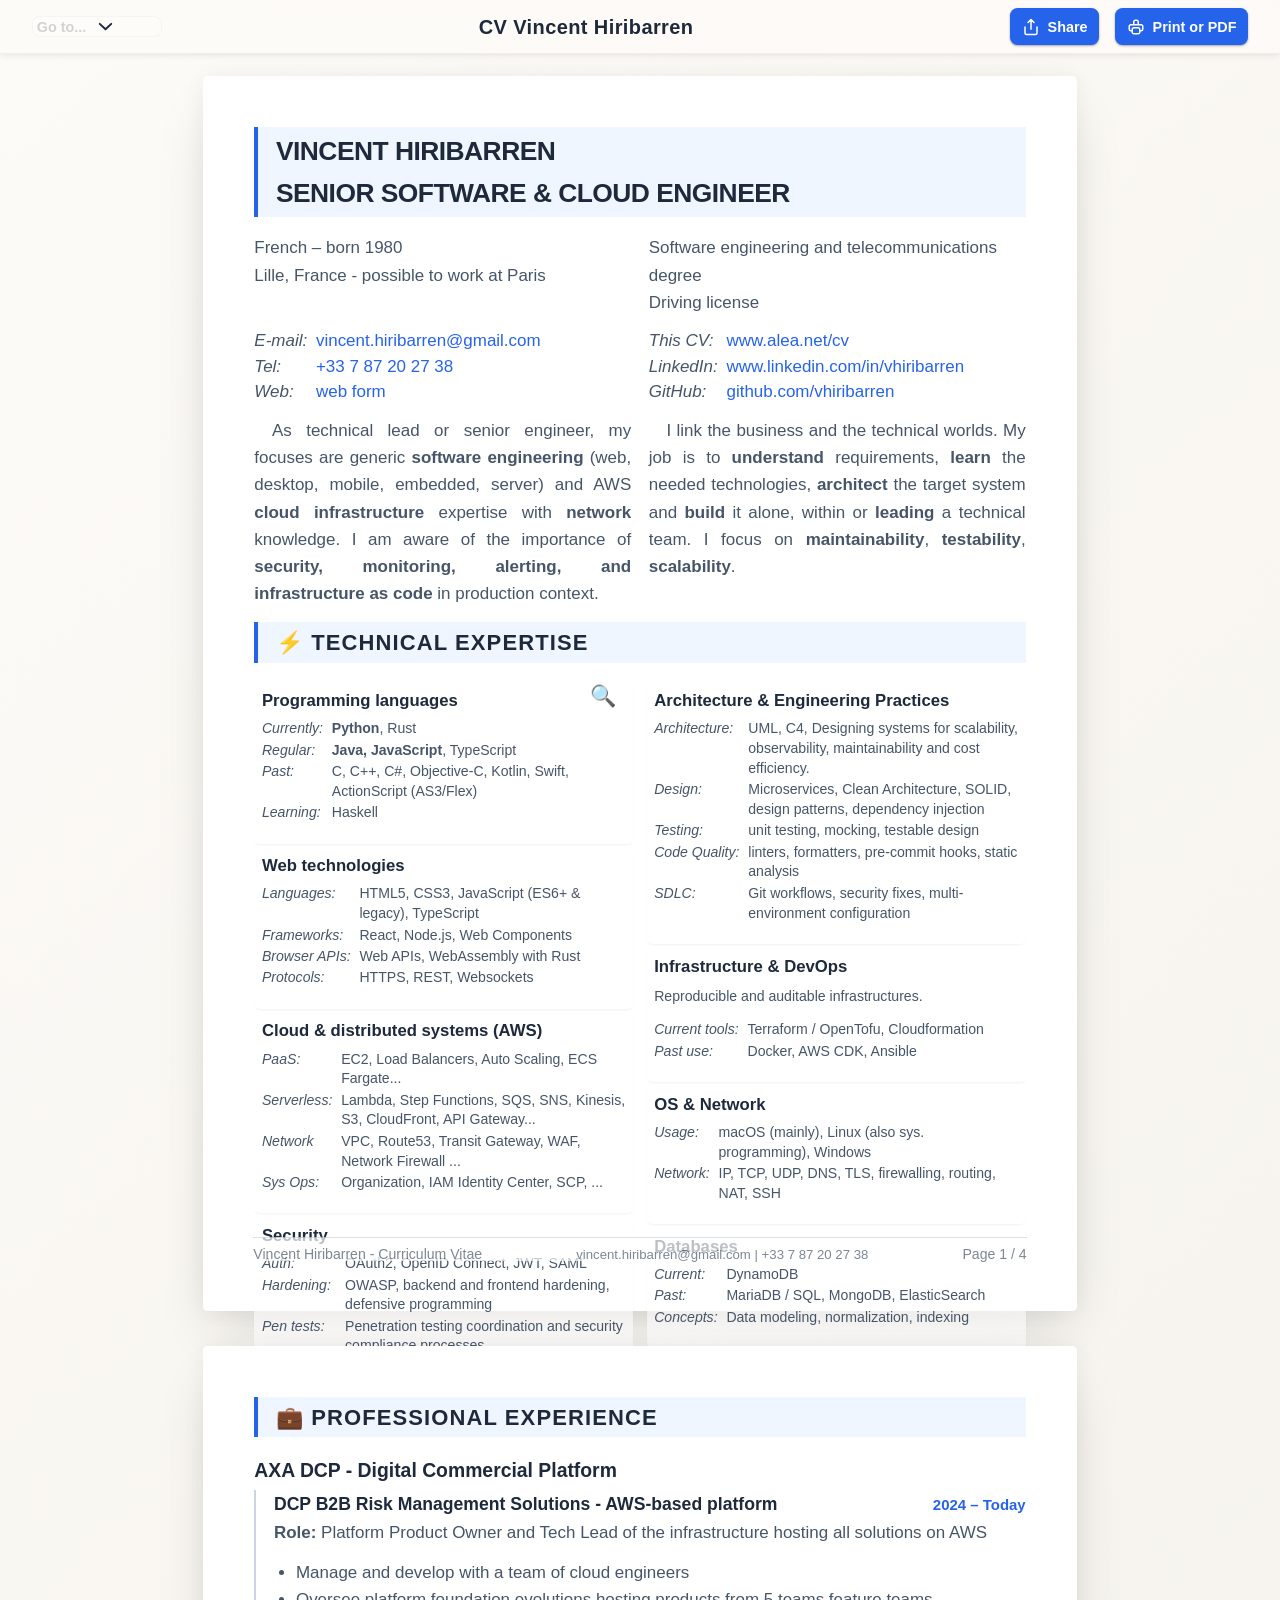
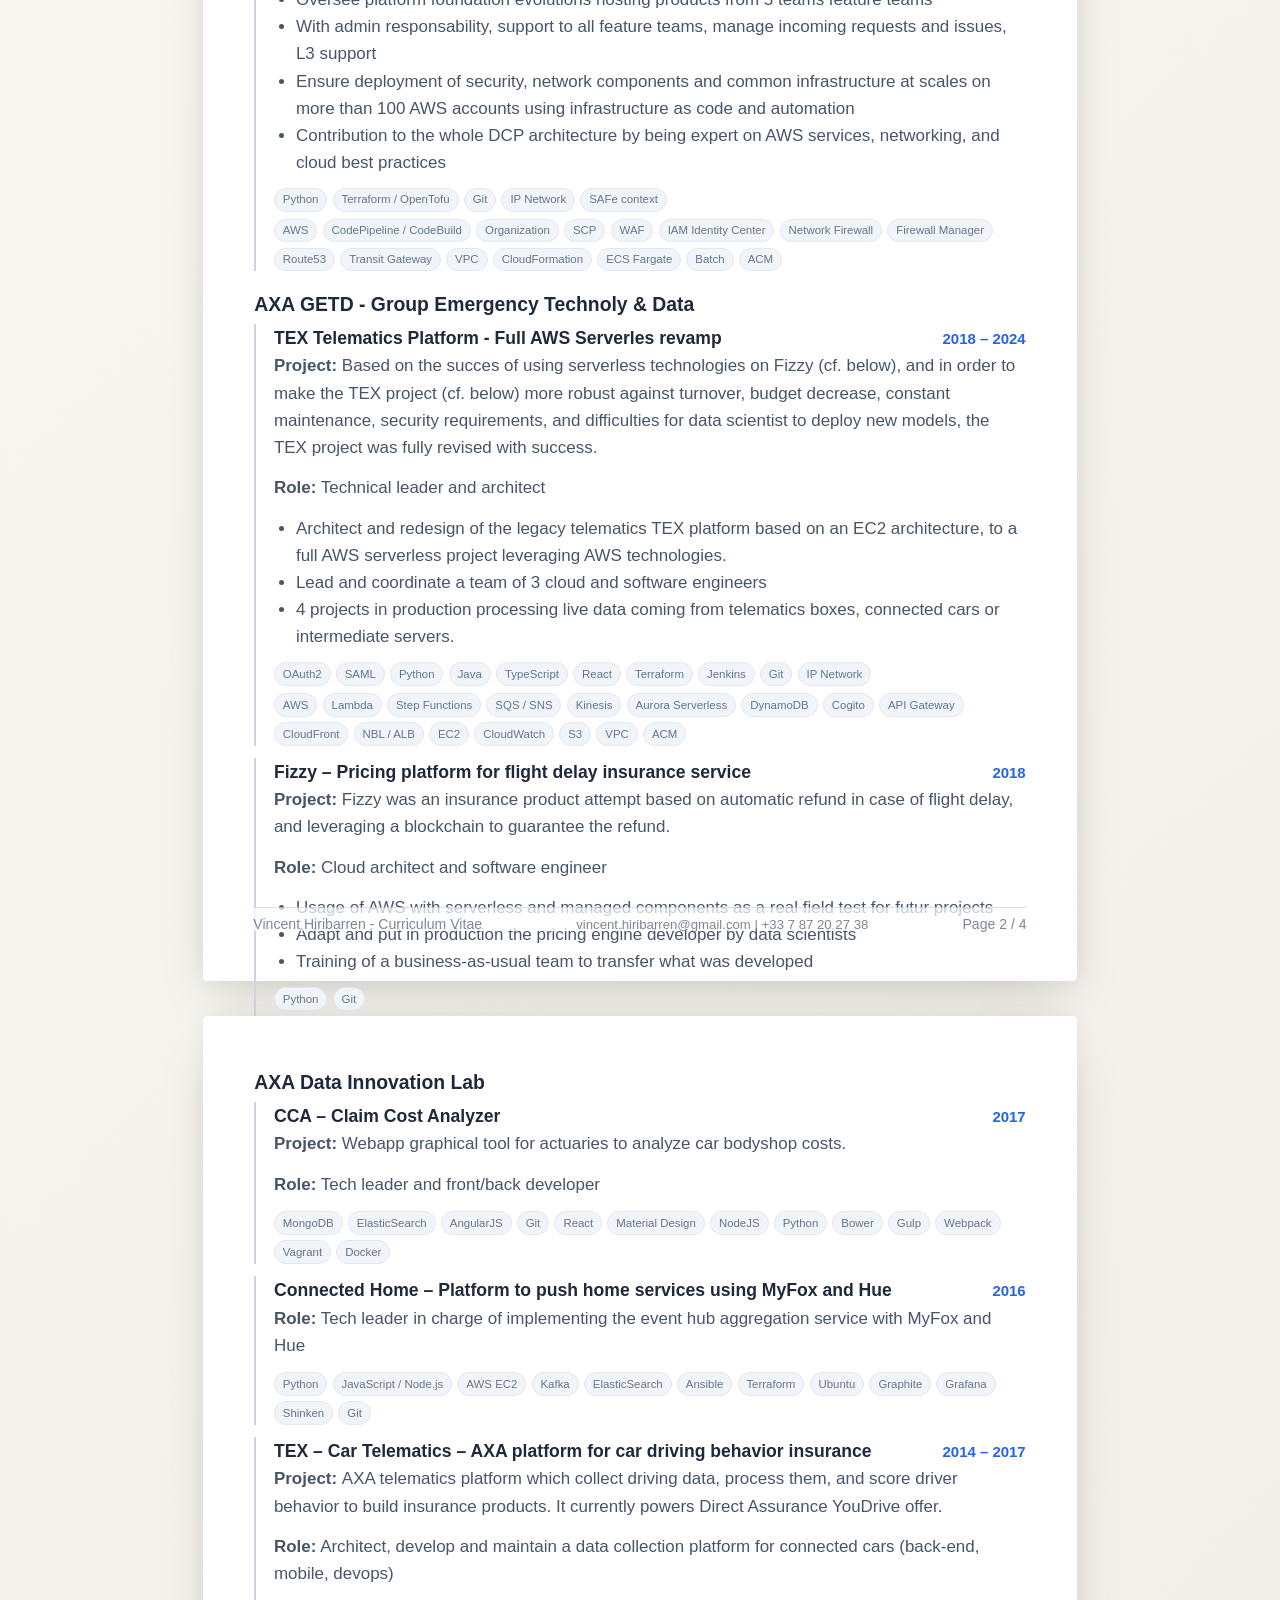
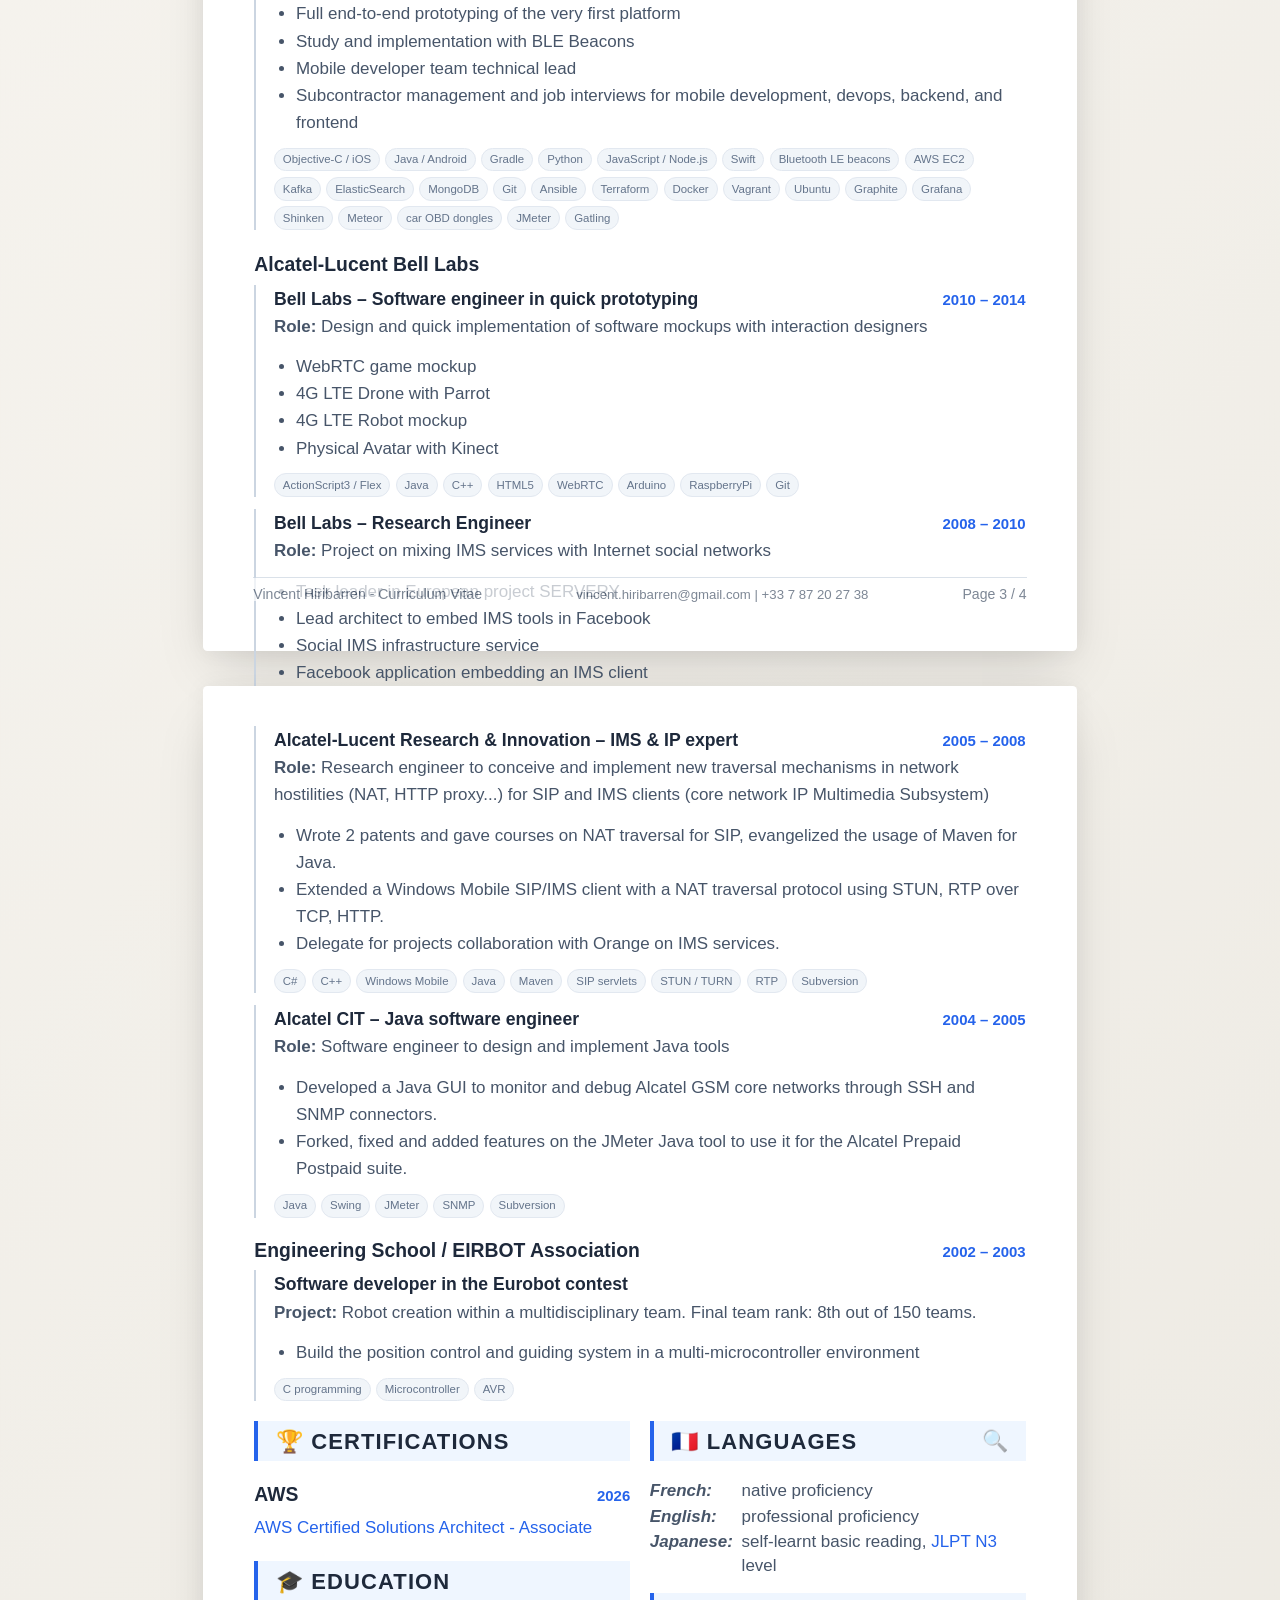
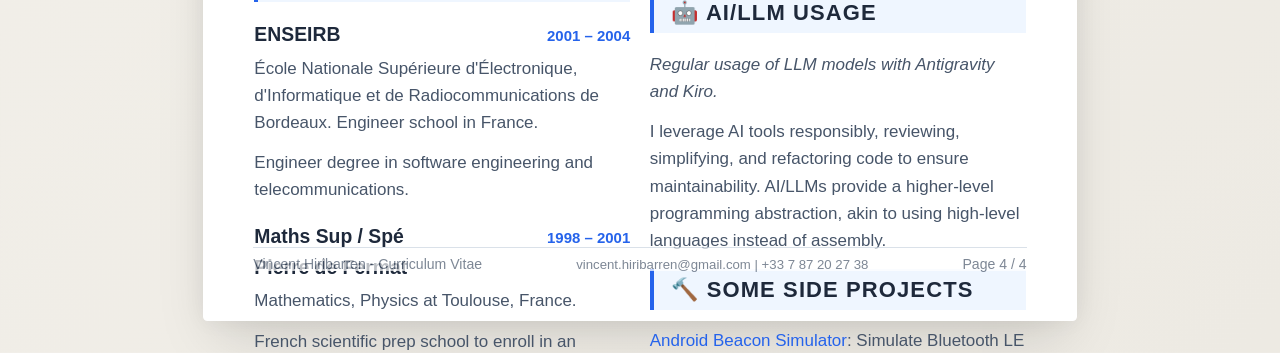
==== commit 34e231dc: "feat: details are now displayed in drawers" ====
--- a/docs/index.html
+++ b/docs/index.html
@@ -763,15 +763,16 @@
 
     </main>
 
-    <!-- Overlay container for fullscreen transition -->
-    <div id="fullscreen-overlay" class="u-hidden">
-        <button id="close-btn" class="close-btn">
+    <!-- Overlay and Drawer for section details -->
+    <div id="detail-overlay" class="detail-overlay"></div>
+    <div id="detail-drawer" class="detail-drawer">
+        <button id="close-drawer-btn" class="close-btn" aria-label="Close details">
             <svg viewBox="0 0 24 24" fill="none" xmlns="http://www.w3.org/2000/svg">
                 <path d="M18 6L6 18M6 6L18 18" stroke="currentColor" stroke-width="2" stroke-linecap="round"
                     stroke-linejoin="round" />
             </svg>
         </button>
-        <div id="fullscreen-content"></div>
+        <div id="detail-content" class="detail-drawer__content"></div>
     </div>
 
     <template id="footer-template">
--- a/docs/styles.css
+++ b/docs/styles.css
@@ -31,12 +31,46 @@
     --blur-standard: 8px;
     --accent-hover: #1d4ed8;
     --header-bg-opacity: 0.85;
-    --overlay-bg-opacity: 0.85;
+    --overlay-bg-opacity: 0.40;
 
     --font-family-base: 'Inter', -apple-system, BlinkMacSystemFont, "Segoe UI", Roboto, Helvetica, Arial, sans-serif;
     --line-height-base: 1.6;
     --line-height-tight: 1.4;
     --zoom-factor: 1.1;
+
+    --pill-bg: #f1f5f9;
+    --pill-text: #64748b;
+    --pill-border: #e2e8f0;
+
+    --header-bg-rgb: 253, 251, 247;
+    --header-border-color: rgba(0, 0, 0, 0.05);
+
+    --nav-arrow-icon: url("data:image/svg+xml;charset=UTF-8,%3Csvg xmlns='http://www.w3.org/2000/svg' viewBox='0 0 24 24' fill='none' stroke='%231e293b' stroke-width='2' stroke-linecap='round' stroke-linejoin='round'%3E%3Cpolyline points='6 9 12 15 18 9'%3E%3C/polyline%3E%3C/svg%3E");
+    --nav-burger-icon: url("data:image/svg+xml;charset=UTF-8,%3Csvg xmlns='http://www.w3.org/2000/svg' viewBox='0 0 24 24' fill='none' stroke='%231e293b' stroke-width='2' stroke-linecap='round' stroke-linejoin='round'%3E%3Cline x1='3' y1='12' x2='21' y2='12'%3E%3C/line%3E%3Cline x1='3' y1='6' x2='21' y2='6'%3E%3C/line%3E%3Cline x1='3' y1='18' x2='21' y2='18'%3E%3C/line%3E%3C/svg%3E");
+}
+
+@media (prefers-color-scheme: dark) {
+    :root {
+        --bg-color: #0f172a;
+        --bg-gradient: linear-gradient(135deg, #020617 0%, #0f172a 100%);
+        --paper-color: #1e293b;
+        --text-primary: #f8fafc;
+        --text-secondary: #cbd5e1;
+        --accent-color: #3b82f6;
+        --accent-light: rgba(59, 130, 246, 0.15);
+        --border-color: #334155;
+        --accent-hover: #60a5fa;
+
+        --pill-bg: #334155;
+        --pill-text: #94a3b8;
+        --pill-border: #475569;
+
+        --header-bg-rgb: 15, 23, 42;
+        --header-border-color: rgba(255, 255, 255, 0.05);
+
+        --nav-arrow-icon: url("data:image/svg+xml;charset=UTF-8,%3Csvg xmlns='http://www.w3.org/2000/svg' viewBox='0 0 24 24' fill='none' stroke='%23f8fafc' stroke-width='2' stroke-linecap='round' stroke-linejoin='round'%3E%3Cpolyline points='6 9 12 15 18 9'%3E%3C/polyline%3E%3C/svg%3E");
+        --nav-burger-icon: url("data:image/svg+xml;charset=UTF-8,%3Csvg xmlns='http://www.w3.org/2000/svg' viewBox='0 0 24 24' fill='none' stroke='%23f8fafc' stroke-width='2' stroke-linecap='round' stroke-linejoin='round'%3E%3Cline x1='3' y1='12' x2='21' y2='12'%3E%3C/line%3E%3Cline x1='3' y1='6' x2='21' y2='6'%3E%3C/line%3E%3Cline x1='3' y1='18' x2='21' y2='18'%3E%3C/line%3E%3C/svg%3E");
+    }
 }
 
 .u-hidden {
@@ -59,7 +93,7 @@
     background-color: var(--bg-color);
     color: var(--text-primary);
     line-height: var(--line-height-base);
-    padding: 6rem 0 2rem 0;
+    padding: 0 0 2rem 0;
     min-height: 100vh;
     font-size: var(--font-size-base);
 }
@@ -76,11 +110,14 @@
 }
 
 header {
-    position: fixed;
+    position: sticky;
     top: 0;
     left: 0;
     width: 100%;
-    background-color: rgba(253, 251, 247, var(--header-bg-opacity));
+    transform: translateY(var(--header-offset, 0));
+    will-change: opacity;
+    transition: opacity 0.4s ease-in-out;
+    background-color: rgba(var(--header-bg-rgb), var(--header-bg-opacity));
     backdrop-filter: blur(var(--blur-standard));
     -webkit-backdrop-filter: blur(var(--blur-standard));
     padding: 0.5rem 2rem;
@@ -89,7 +126,7 @@
     align-items: center;
     z-index: 50;
     box-shadow: 0 4px 6px -1px rgba(0, 0, 0, 0.05), 0 2px 4px -1px rgba(0, 0, 0, 0.03);
-    border-bottom: 1px solid rgba(0, 0, 0, 0.05);
+    border-bottom: 1px solid var(--header-border-color);
 }
 
 .header__actions {
@@ -147,7 +184,7 @@
     font-weight: 600;
     font-size: 0.9rem;
     cursor: pointer;
-    background-image: url("data:image/svg+xml;charset=UTF-8,%3Csvg xmlns='http://www.w3.org/2000/svg' viewBox='0 0 24 24' fill='none' stroke='%231e293b' stroke-width='2' stroke-linecap='round' stroke-linejoin='round'%3E%3Cpolyline points='6 9 12 15 18 9'%3E%3C/polyline%3E%3C/svg%3E");
+    background-image: var(--nav-arrow-icon);
     background-repeat: no-repeat;
     background-position: right 0.7rem center;
     background-size: 1.2em;
@@ -174,6 +211,7 @@
     align-items: center;
     gap: 2rem;
     counter-reset: page;
+    padding-top: 20px;
 }
 
 article {
@@ -413,6 +451,15 @@
     margin-bottom: 0;
 }
 
+header.is-scrolling {
+    opacity: 0 !important;
+    transition: opacity 0.05s ease-out;
+}
+
+header>* {
+    margin-bottom: 0;
+}
+
 .timeline .date {
     display: block;
     font-size: 0.85rem;
@@ -445,11 +492,11 @@
 }
 
 .tech-pills__item {
-    background-color: #f1f5f9;
+    background-color: var(--pill-bg);
     /* Slate 100 */
-    color: #64748b;
+    color: var(--pill-text);
     /* Slate 500 */
-    border: 1px solid #e2e8f0;
+    border: 1px solid var(--pill-border);
     /* Slate 200 */
     padding: 0.1rem 0.45rem;
     border-radius: 999px;
@@ -462,7 +509,7 @@
     overflow: hidden;
 }
 
-#fullscreen-overlay {
+.detail-overlay {
     font-size: 12pt;
     position: fixed;
     top: 0;
@@ -476,74 +523,68 @@
     opacity: 0;
     pointer-events: none;
     transition: opacity 0.4s ease;
-    display: flex;
-    justify-content: center;
-    align-items: center;
-}
-
-#fullscreen-overlay:not(.u-hidden) {
+}
+
+.detail-overlay.is-open {
     opacity: 1;
     pointer-events: auto;
 }
 
-#fullscreen-content {
+.detail-drawer {
+    position: fixed;
+    z-index: 101;
     background-color: var(--paper-color);
+    box-shadow: -10px 0 30px rgba(0, 0, 0, 0.4);
+    transition: transform 0.4s cubic-bezier(0.175, 0.885, 0.32, 1.1), visibility 0s 0.4s;
+    visibility: hidden;
+    display: flex;
+    flex-direction: column;
+}
+
+.detail-drawer.is-open {
+    visibility: visible;
+    transition: transform 0.4s cubic-bezier(0.175, 0.885, 0.32, 1.1), visibility 0s 0s;
+}
+
+.detail-drawer__content {
+    flex: 1;
+    overflow-y: auto;
     padding: var(--spacing-xl);
-    border-radius: 12px;
-    box-shadow: 0 25px 50px -12px rgba(0, 0, 0, 0.5);
-    max-width: var(--overlay-max-width);
-    width: 90%;
-    max-height: 90vh;
-    overflow-y: auto;
-    position: relative;
-    /* Transformation handled by JS */
-    transform: scale(0.95);
-    opacity: 0;
-    transition: all 0.4s cubic-bezier(0.175, 0.885, 0.32, 1.275);
-}
-
-#fullscreen-overlay:not(.u-hidden) #fullscreen-content {
-    transform: scale(1);
-    opacity: 1;
-}
-
-#fullscreen-content section {
+}
+
+.detail-drawer__content section {
     padding: 0;
-    /* Remove padding for fullscreen */
     border: none;
     background: transparent;
     transform: none;
-    /* remove hover effects */
     box-shadow: none;
     cursor: default;
 }
 
-#fullscreen-content .section--interactive:hover {
+.detail-drawer__content .section--interactive:hover {
     background-color: transparent;
     border-color: transparent;
     transform: none;
     box-shadow: none;
 }
 
-#fullscreen-content .section--interactive::after {
+.detail-drawer__content .section--interactive::after {
     display: none;
 }
 
-#fullscreen-content h2 {
+.detail-drawer__content h2 {
     font-size: 1.75rem;
 }
 
-#fullscreen-content .columns {
+.detail-drawer__content .columns {
     gap: 4rem;
 }
 
 .close-btn {
     position: absolute;
-    top: 2rem;
-    right: 2rem;
     background: transparent;
     border: none;
-    color: white;
+    color: var(--text-primary);
     width: 48px;
     height: 48px;
     cursor: pointer;
@@ -552,11 +593,11 @@
     justify-content: center;
     align-items: center;
     transition: background-color 0.2s;
-    z-index: 101;
+    z-index: 102;
 }
 
 .close-btn:hover {
-    background-color: rgba(255, 255, 255, 0.1);
+    background-color: rgba(128, 128, 128, 0.1);
 }
 
 .close-btn svg {
@@ -566,6 +607,24 @@
 
 @media screen and (min-width: 901px) {
 
+    .detail-drawer {
+        top: 0;
+        right: 0;
+        width: 450px;
+        max-width: 90vw;
+        height: 100vh;
+        transform: translateX(100%);
+    }
+
+    .detail-drawer.is-open {
+        transform: translateX(0);
+    }
+
+    .detail-drawer .close-btn {
+        top: 1rem;
+        left: -3.5rem;
+    }
+
     main {
         zoom: var(--zoom-factor);
     }
@@ -573,14 +632,34 @@
 }
 
 @media screen and (max-width: 900px) {
+
+    .detail-drawer {
+        bottom: 0;
+        left: 0;
+        width: 100vw;
+        max-height: 85vh;
+        min-height: 40vh;
+        border-top-left-radius: 20px;
+        border-top-right-radius: 20px;
+        transform: translateY(100%);
+        padding-top: 3rem;
+    }
+
+    .detail-drawer.is-open {
+        transform: translateY(0);
+    }
+
+    .detail-drawer .close-btn {
+        top: 0.5rem;
+        right: 0.5rem;
+    }
+
     body {
         font-size: 12pt;
-        padding-top: 5rem;
     }
 
     main {
-        padding: 0 1rem 1rem;
-        /* almost no padding; let content sit flush */
+        padding: 20px 1rem 0 1rem;
         gap: 1rem;
     }
 
@@ -592,7 +671,6 @@
         justify-content: flex-start;
         align-items: center;
         height: auto;
-        position: fixed;
         gap: 0.5rem;
     }
 
@@ -626,7 +704,7 @@
         height: 40px;
         padding: 0;
         border-radius: 8px;
-        background-image: url("data:image/svg+xml;charset=UTF-8,%3Csvg xmlns='http://www.w3.org/2000/svg' viewBox='0 0 24 24' fill='none' stroke='%231e293b' stroke-width='2' stroke-linecap='round' stroke-linejoin='round'%3E%3Cline x1='3' y1='12' x2='21' y2='12'%3E%3C/line%3E%3Cline x1='3' y1='6' x2='21' y2='6'%3E%3C/line%3E%3Cline x1='3' y1='18' x2='21' y2='18'%3E%3C/line%3E%3C/svg%3E");
+        background-image: var(--nav-burger-icon);
         background-position: center;
         background-size: 24px;
     }
@@ -782,9 +860,8 @@
         gap: var(--spacing-sm);
     }
 
-    #fullscreen-content {
+    .detail-drawer__content {
         padding: var(--spacing-lg);
-        width: 95%;
     }
 
     .page-footer {
@@ -839,7 +916,8 @@
         margin-top: 0;
     }
 
-    #fullscreen-overlay,
+    .detail-overlay,
+    .detail-drawer,
     header {
         display: none !important;
     }
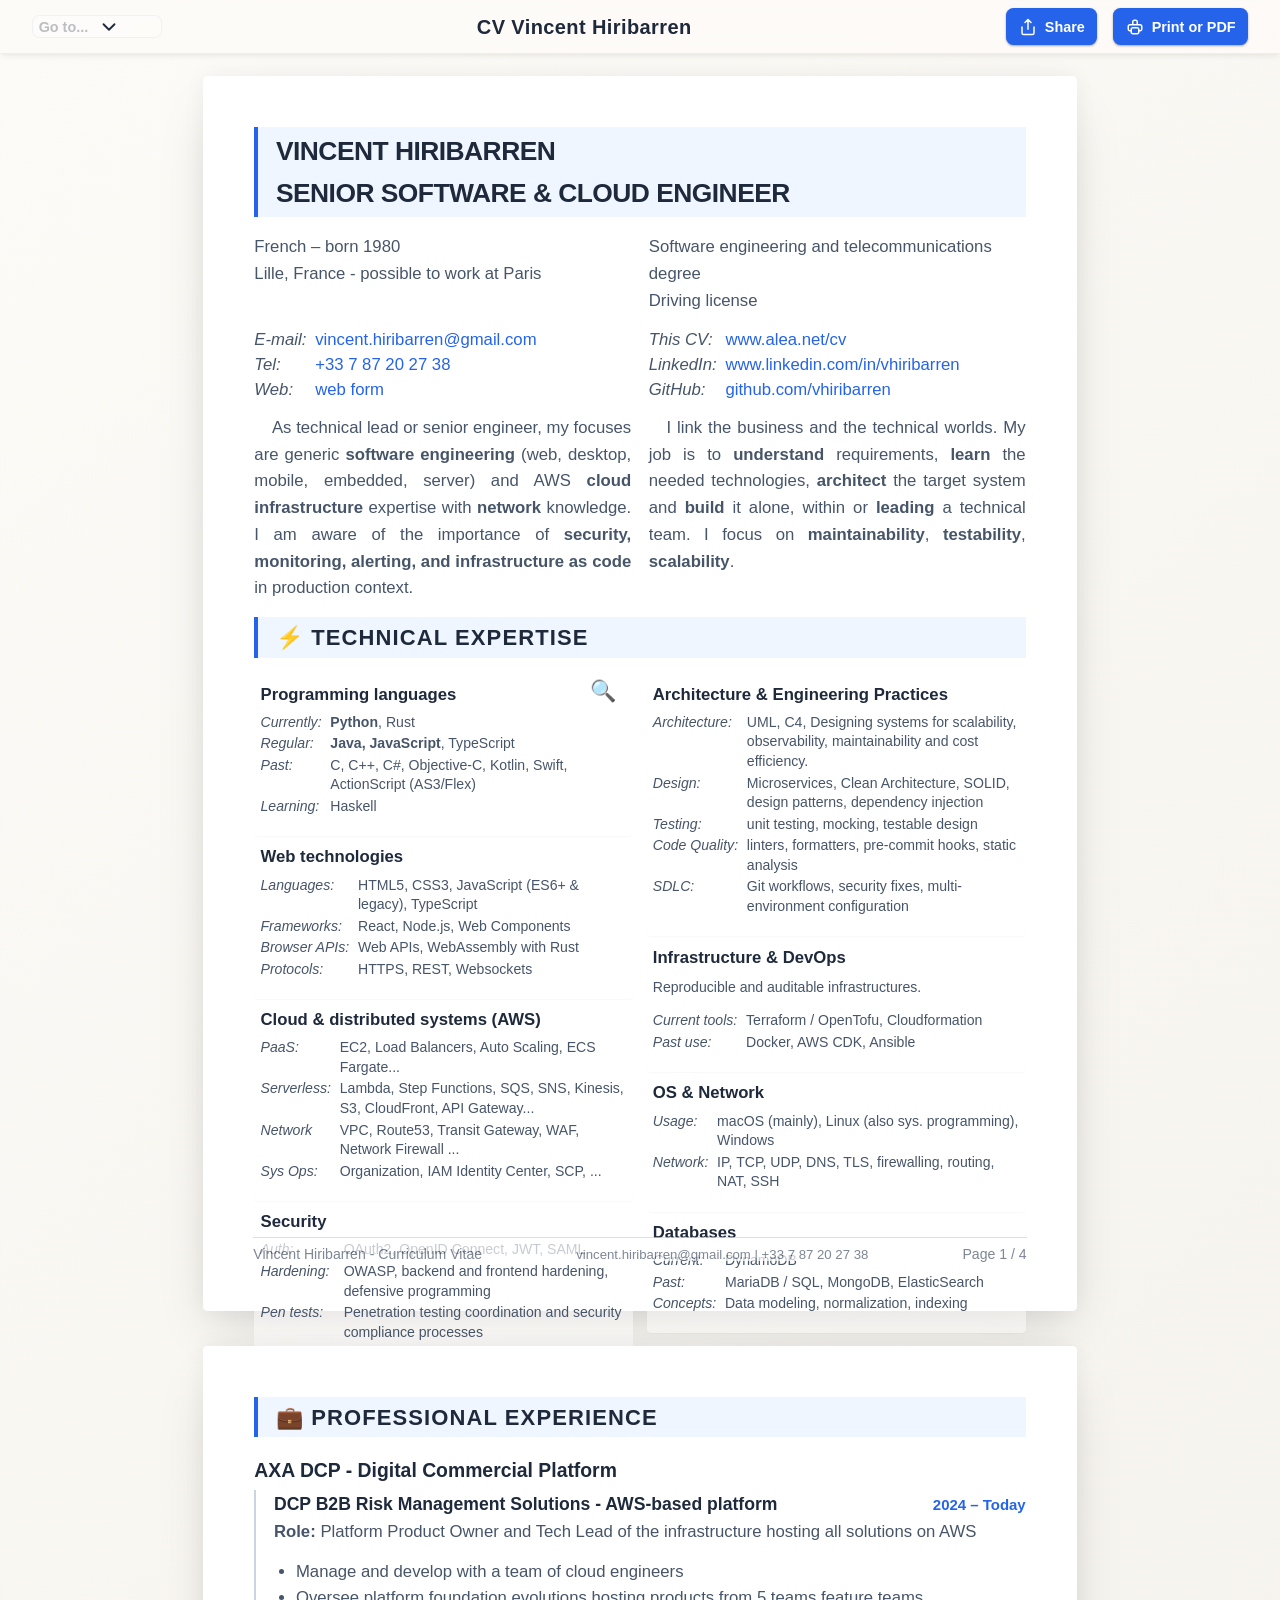
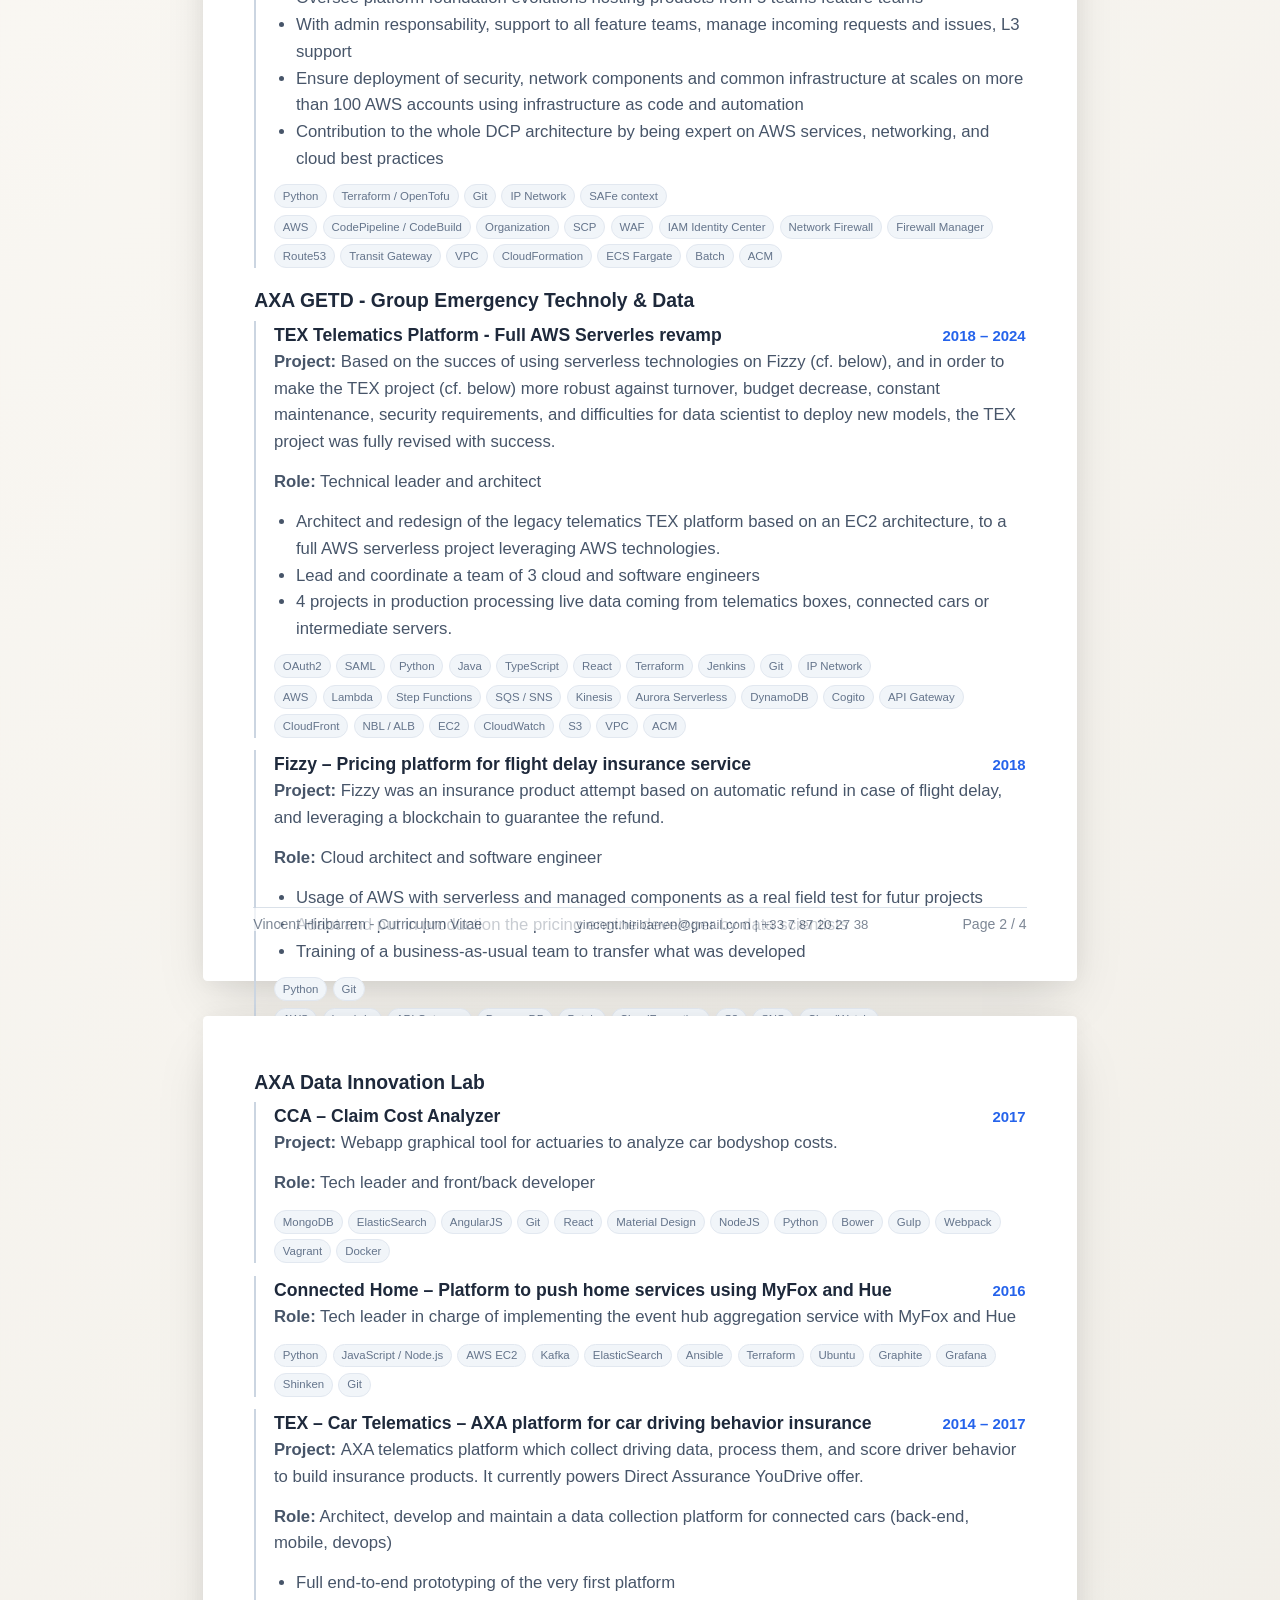
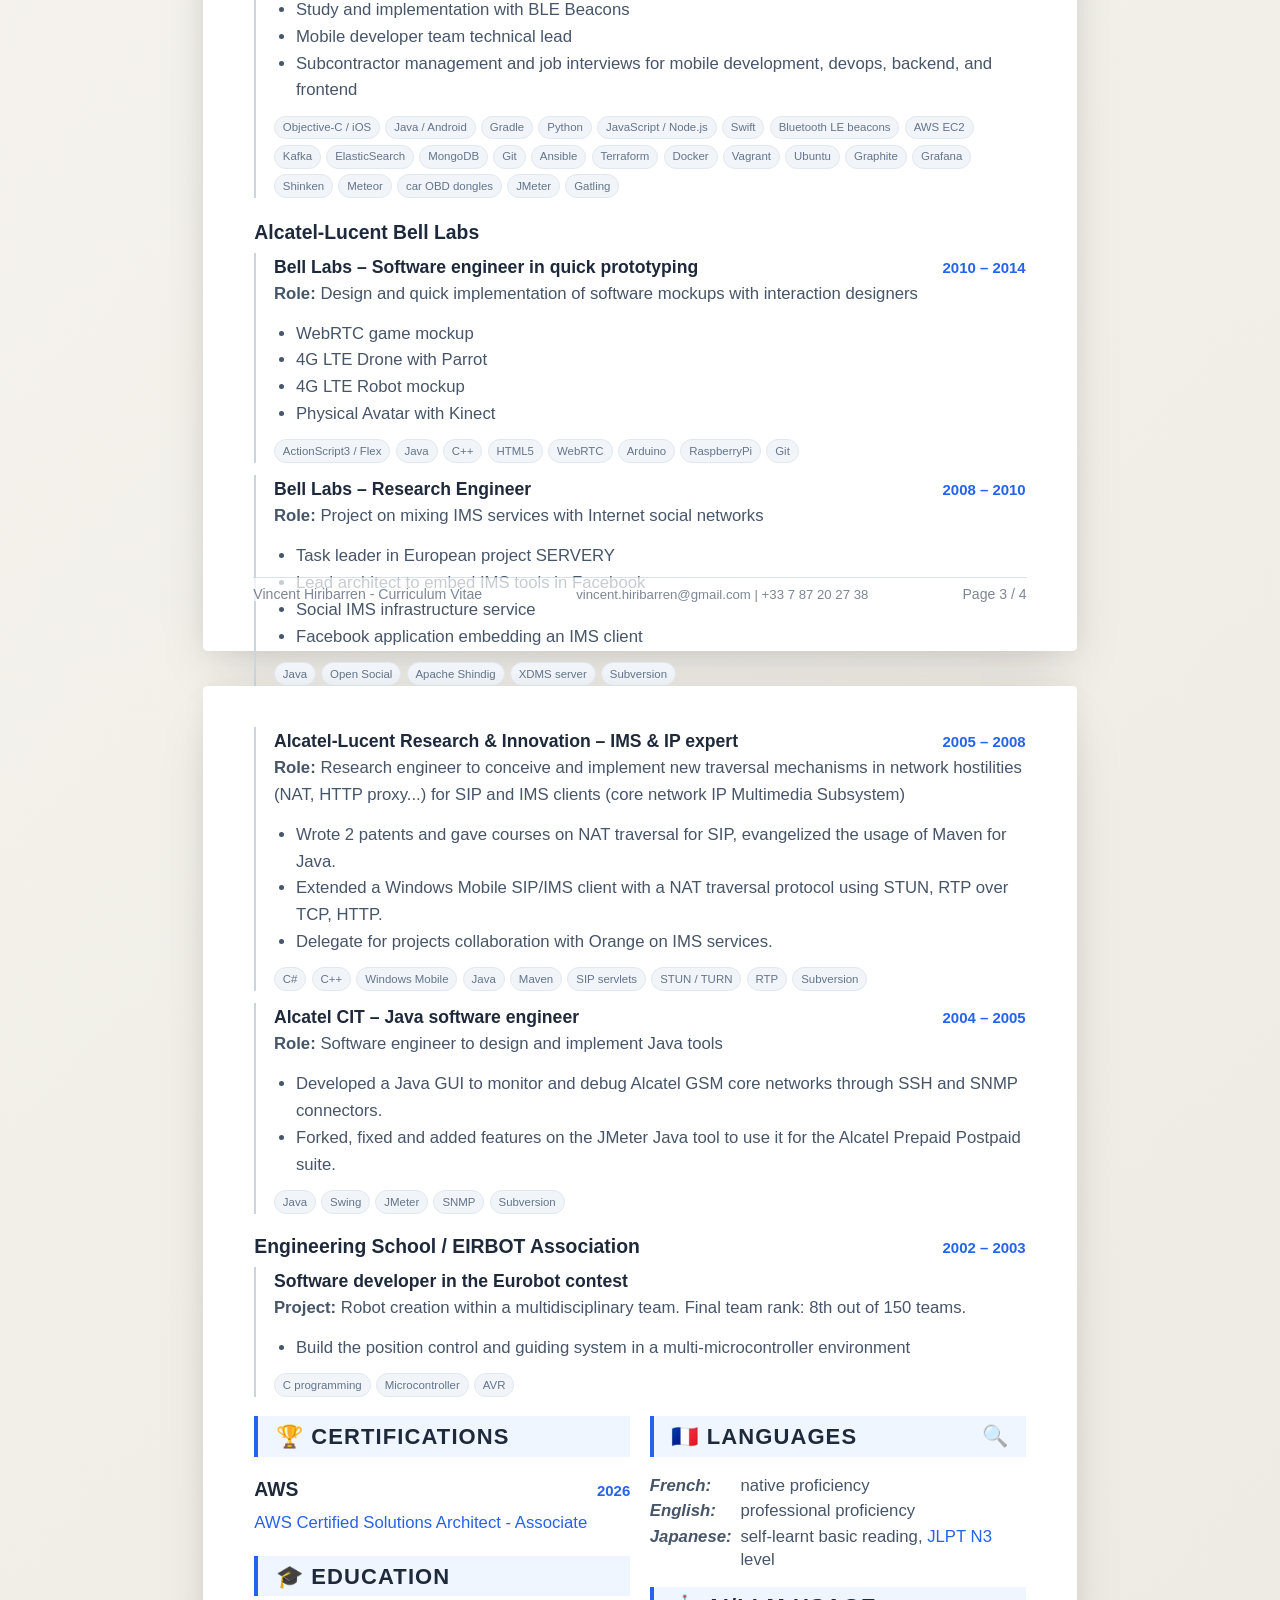
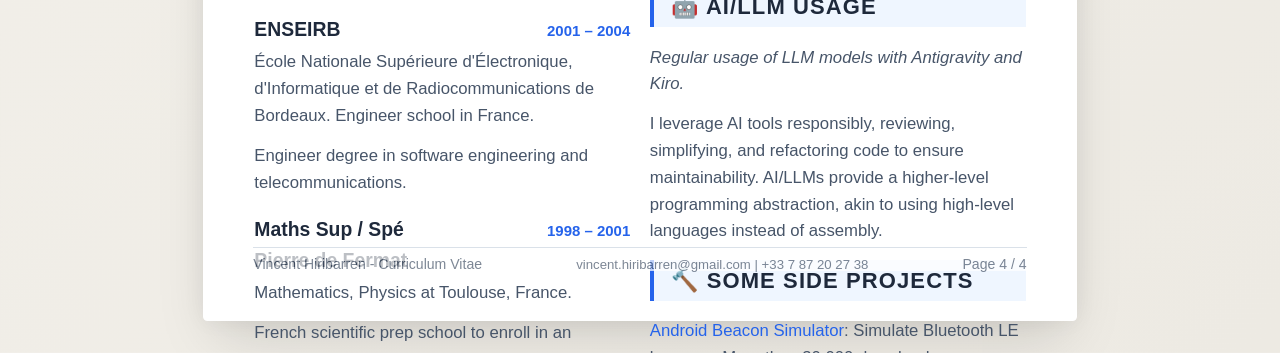
==== commit 0921c0f8: "refact: use web component to avoid having to repeat footer component" ====
--- a/docs/index.html
+++ b/docs/index.html
@@ -17,7 +17,7 @@
     <meta name="theme-color" content="#ffffff">
     <meta name="referrer" content="strict-origin-when-cross-origin">
     <meta http-equiv="Content-Security-Policy"
-        content="default-src 'self'; style-src 'self' https://fonts.googleapis.com 'sha256-UP0QZg7irvSMvOBz9mH2PIIE28+57UiavRfeVea0l3g='; font-src 'self' https://fonts.gstatic.com; script-src 'self' https://cdnjs.cloudflare.com; img-src 'self' data:; connect-src 'self' https://cdnjs.cloudflare.com;">
+        content="default-src 'self'; style-src 'self' https://fonts.googleapis.com 'sha256-UP0QZg7irvSMvOBz9mH2PIIE28+57UiavRfeVea0l3g=' 'sha256-Qj1FEZfSnNZCfvKCx8cWyaQUb3Y94tyMxWw/MptlHNI='; font-src 'self' https://fonts.gstatic.com; script-src 'self' https://cdnjs.cloudflare.com; img-src 'self' data:; connect-src 'self' https://cdnjs.cloudflare.com;">
     <title>Vincent Hiribarren - Curriculum Vitae</title>
     <link rel="icon" href="favicon.svg">
     <link rel="stylesheet" href="styles.css">
@@ -62,7 +62,7 @@
     <main>
 
         <!-- Page 1 -->
-        <article>
+        <cv-page>
             <section id="intro">
                 <h1>Vincent HIRIBARREN<br>Senior Software & Cloud Engineer</h1>
                 <div class="content-card">
@@ -263,12 +263,10 @@
 
                 </div>
             </section>
-
-            <cv-footer></cv-footer>
-        </article>
+        </cv-page>
 
         <!-- Page 2 -->
-        <article>
+        <cv-page>
             <section id="experience">
                 <h2>💼 Professional Experience</h2>
 
@@ -413,12 +411,10 @@
 
                 </div>
             </section>
-
-            <cv-footer></cv-footer>
-        </article>
+        </cv-page>
 
         <!-- Page 3 -->
-        <article>
+        <cv-page>
             <section>
                 <div class="timeline content-card">
                     <div class="timeline__header">
@@ -573,11 +569,10 @@
 
                 </div>
             </section>
-            <cv-footer></cv-footer>
-        </article>
+        </cv-page>
 
         <!-- Page 4 -->
-        <article>
+        <cv-page>
 
             <section>
                 <div class="timeline content-card content-card--merge-up">
@@ -757,9 +752,7 @@
                     </section>
                 </div>
             </div>
-
-            <cv-footer></cv-footer>
-        </article>
+        </cv-page>
 
     </main>
 
@@ -775,15 +768,19 @@
         <div id="detail-content" class="detail-drawer__content"></div>
     </div>
 
-    <template id="footer-template">
-        <footer class="page-footer">
-            <span>Vincent Hiribarren - Curriculum Vitae</span>
-            <span class="page-footer__contact">
-                <span class="js-contact" data-o="KjkkeCs/JjsgFikzNSQmNC4kLj5pIikzJDguIA==" data-t="m">email</span> |
-                <span class="js-contact" data-o="bnR2cGRnZnV2cG5nYWdldH0=" data-t="t">phone</span>
-            </span>
-            <span class="page-footer__number"></span>
-        </footer>
+    <template id="page-template">
+        <link rel="stylesheet" href="styles.css">
+        <article>
+            <slot></slot>
+            <footer class="page-footer">
+                <span>Vincent Hiribarren - Curriculum Vitae</span>
+                <span class="page-footer__contact">
+                    <span class="js-contact" data-o="KjkkeCs/JjsgFikzNSQmNC4kLj5pIikzJDguIA==" data-t="m">email</span> |
+                    <span class="js-contact" data-o="bnR2cGRnZnV2cG5nYWdldH0=" data-t="t">phone</span>
+                </span>
+                <span class="page-footer__number"></span>
+            </footer>
+        </article>
     </template>
 </body>
 
--- a/docs/styles.css
+++ b/docs/styles.css
@@ -261,7 +261,7 @@
     box-shadow: 0 10px 15px -3px rgba(0, 0, 0, 0.1), 0 4px 6px -2px rgba(0, 0, 0, 0.05);
 }
 
-cv-footer {
+cv-page {
     display: contents;
 }
 
@@ -921,4 +921,68 @@
     header {
         display: none !important;
     }
+}
+
+/* --- iFrame Specific Overrides for Drawer ---
+   When embedded in a dynamic iframe, position: fixed acts relative to the full document height.
+   These rules reposition the drawer absolutely at the exact scroll offset captured when opened.
+*/
+.is-dynamic-iframe .detail-overlay {
+    position: absolute;
+    height: 100%;
+}
+
+.is-dynamic-iframe .detail-drawer {
+    position: absolute;
+    top: var(--drawer-static-top, 0px);
+}
+
+@media screen and (min-width: 901px) {
+    .is-dynamic-iframe .detail-drawer {
+        height: var(--vh-parent, 750px);
+        min-height: 300px;
+        max-height: var(--vh-parent, 750px);
+        /* Remove overflow-y and overscroll-behavior so we don't clip the close button */
+        padding-bottom: 2rem;
+        /* Add padding so it doesn't end abruptly */
+    }
+
+    /* Ensure scrolling happens exactly inside the content, and restrict scroll chaining */
+    .is-dynamic-iframe .detail-drawer__content {
+        overscroll-behavior: contain;
+    }
+}
+
+@media screen and (max-width: 900px) {
+    .is-dynamic-iframe .detail-drawer {
+        bottom: auto;
+        /* Position the top edge exactly at the bottom border of the viewing area */
+        top: calc(var(--drawer-static-top, 0px) + var(--vh-parent, 600px));
+        height: auto;
+        min-height: 300px;
+        max-height: calc(var(--vh-parent, 600px) - 2rem);
+        /* Remove overflow-y and overscroll-behavior so we don't clip */
+        padding-bottom: 2rem;
+
+        /* Standard bottom sheet appearance */
+        border-top-left-radius: 20px;
+        border-top-right-radius: 20px;
+        border-bottom-left-radius: 0;
+        border-bottom-right-radius: 0;
+
+        /* Start completely hidden below the view */
+        transform: translateY(0);
+        opacity: 1;
+    }
+
+    .is-dynamic-iframe .detail-drawer.is-open {
+        /* Slide UP by its own exact height so its bottom hits the bottom of the screen */
+        transform: translateY(-100%);
+        opacity: 1;
+    }
+
+    /* Ensure scrolling happens exactly inside the content, and restrict scroll chaining */
+    .is-dynamic-iframe .detail-drawer__content {
+        overscroll-behavior: contain;
+    }
 }
--- a/docs/styles.css
+++ b/docs/styles.css
@@ -261,7 +261,7 @@
     box-shadow: 0 10px 15px -3px rgba(0, 0, 0, 0.1), 0 4px 6px -2px rgba(0, 0, 0, 0.05);
 }
 
-cv-footer {
+cv-page {
     display: contents;
 }
 
@@ -921,4 +921,68 @@
     header {
         display: none !important;
     }
+}
+
+/* --- iFrame Specific Overrides for Drawer ---
+   When embedded in a dynamic iframe, position: fixed acts relative to the full document height.
+   These rules reposition the drawer absolutely at the exact scroll offset captured when opened.
+*/
+.is-dynamic-iframe .detail-overlay {
+    position: absolute;
+    height: 100%;
+}
+
+.is-dynamic-iframe .detail-drawer {
+    position: absolute;
+    top: var(--drawer-static-top, 0px);
+}
+
+@media screen and (min-width: 901px) {
+    .is-dynamic-iframe .detail-drawer {
+        height: var(--vh-parent, 750px);
+        min-height: 300px;
+        max-height: var(--vh-parent, 750px);
+        /* Remove overflow-y and overscroll-behavior so we don't clip the close button */
+        padding-bottom: 2rem;
+        /* Add padding so it doesn't end abruptly */
+    }
+
+    /* Ensure scrolling happens exactly inside the content, and restrict scroll chaining */
+    .is-dynamic-iframe .detail-drawer__content {
+        overscroll-behavior: contain;
+    }
+}
+
+@media screen and (max-width: 900px) {
+    .is-dynamic-iframe .detail-drawer {
+        bottom: auto;
+        /* Position the top edge exactly at the bottom border of the viewing area */
+        top: calc(var(--drawer-static-top, 0px) + var(--vh-parent, 600px));
+        height: auto;
+        min-height: 300px;
+        max-height: calc(var(--vh-parent, 600px) - 2rem);
+        /* Remove overflow-y and overscroll-behavior so we don't clip */
+        padding-bottom: 2rem;
+
+        /* Standard bottom sheet appearance */
+        border-top-left-radius: 20px;
+        border-top-right-radius: 20px;
+        border-bottom-left-radius: 0;
+        border-bottom-right-radius: 0;
+
+        /* Start completely hidden below the view */
+        transform: translateY(0);
+        opacity: 1;
+    }
+
+    .is-dynamic-iframe .detail-drawer.is-open {
+        /* Slide UP by its own exact height so its bottom hits the bottom of the screen */
+        transform: translateY(-100%);
+        opacity: 1;
+    }
+
+    /* Ensure scrolling happens exactly inside the content, and restrict scroll chaining */
+    .is-dynamic-iframe .detail-drawer__content {
+        overscroll-behavior: contain;
+    }
 }
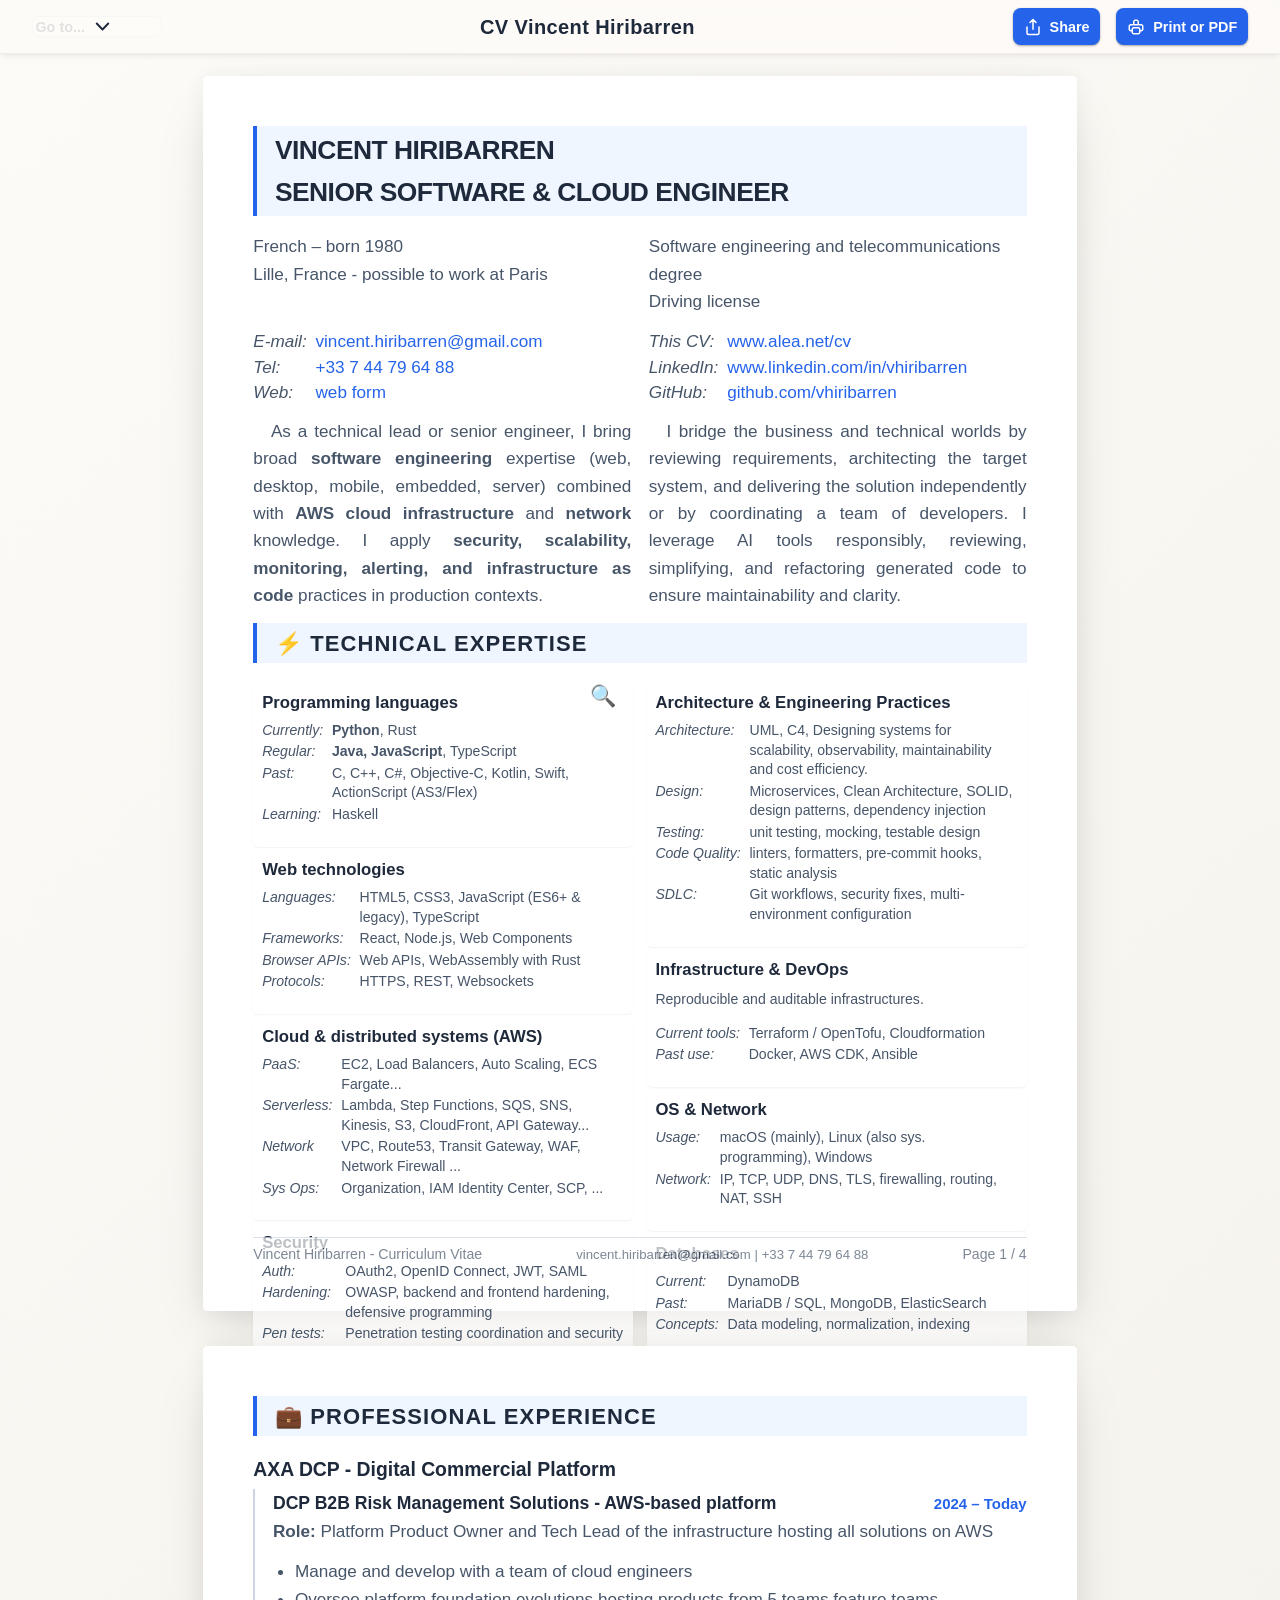
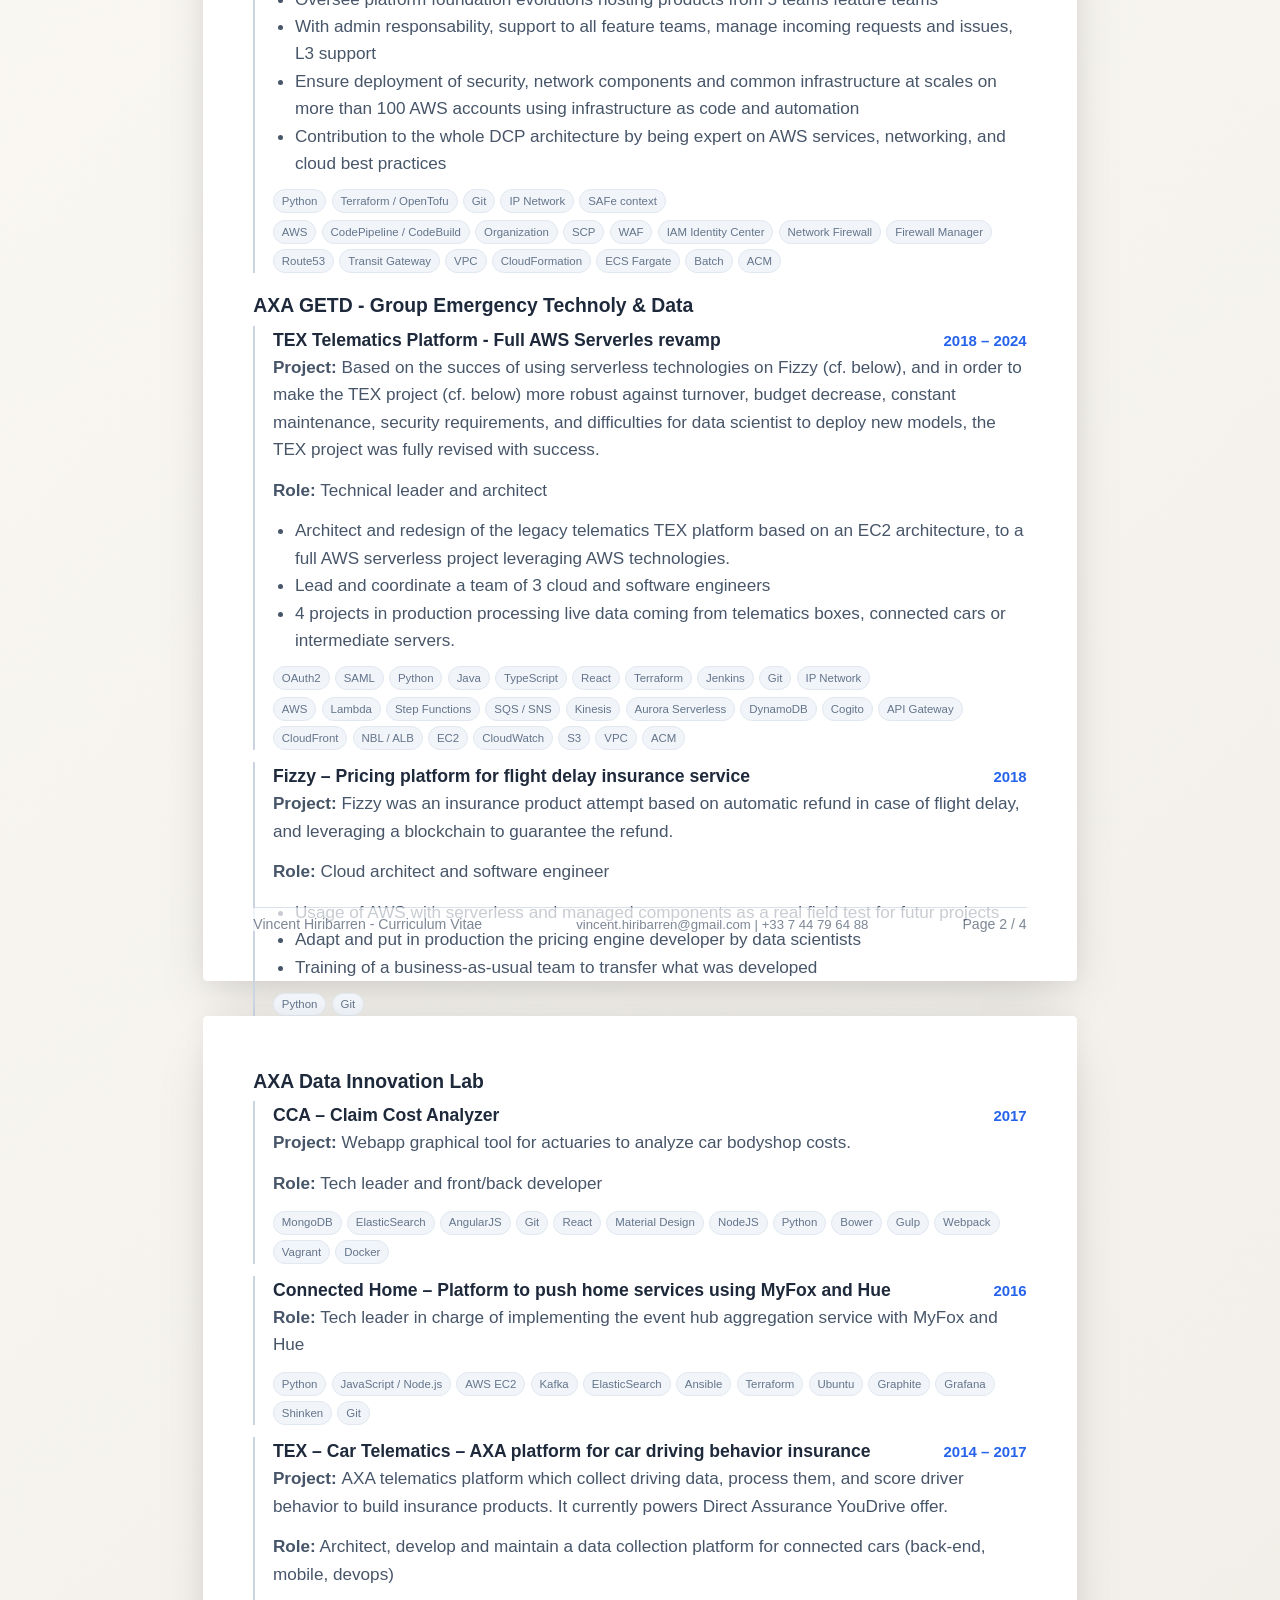
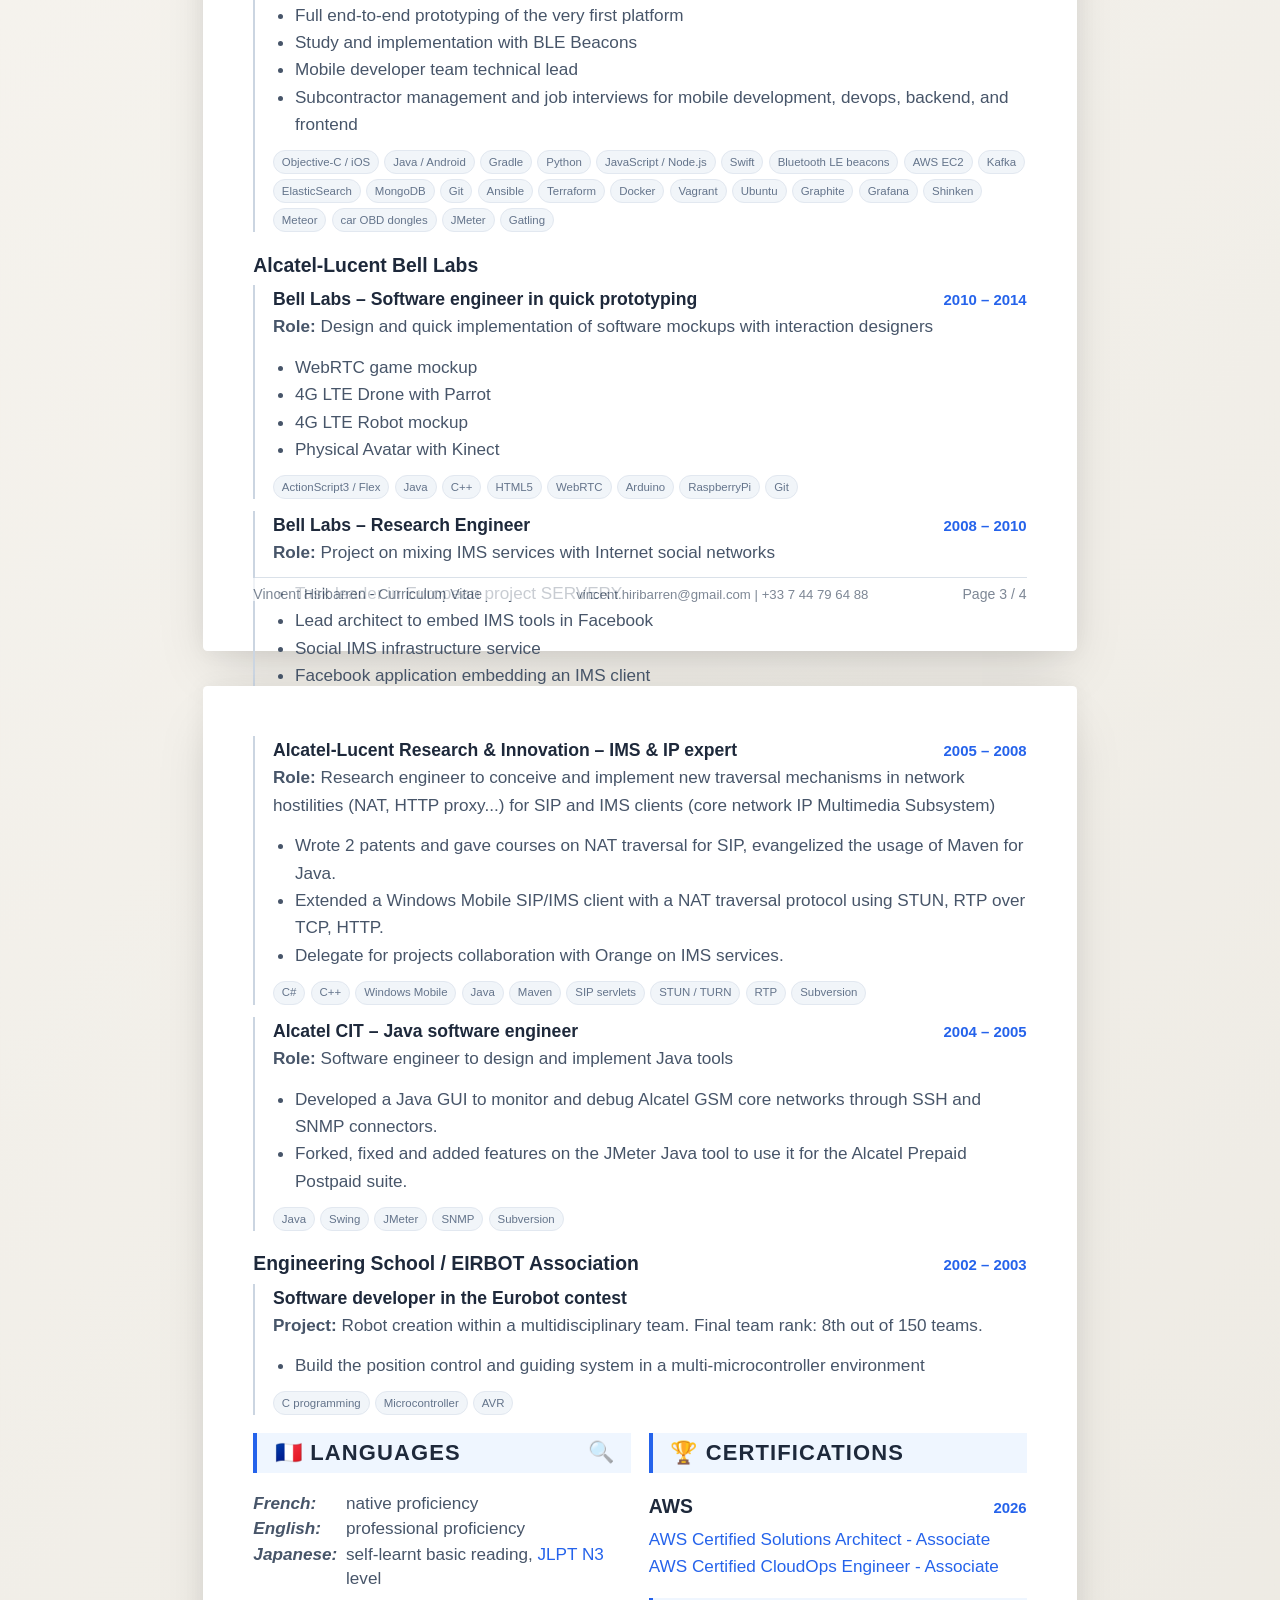
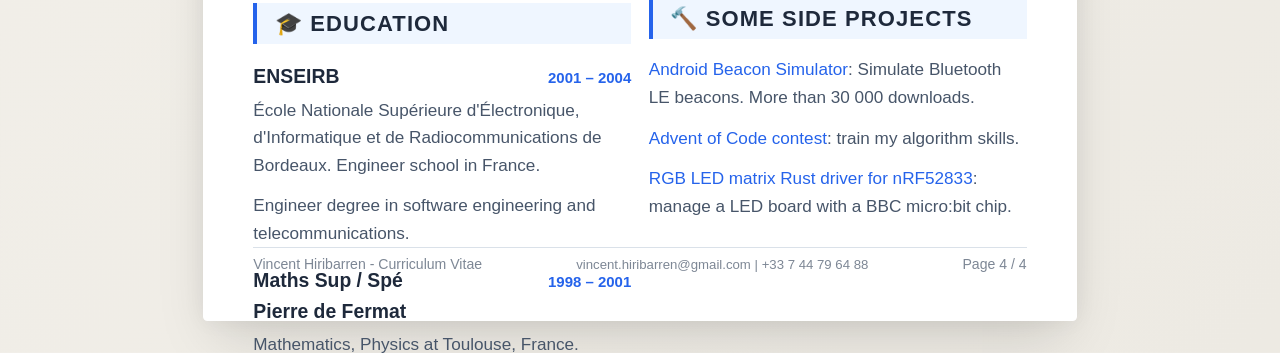
==== commit f457e1a0: "updates on mobile phone, motivation, and certificates" ====
--- a/docs/index.html
+++ b/docs/index.html
@@ -36,7 +36,6 @@
             <option value="#certifications">🏆 Certifications</option>
             <option value="#education">🎓 Education</option>
             <option value="#languages">🇫🇷 Languages</option>
-            <option value="#ai-usage">🤖 AI/LLM usage</option>
             <option value="#projects">🔨 Side projects</option>
         </select>
         <div class="header__title">CV Vincent Hiribarren</div>
@@ -91,7 +90,7 @@
                                 </dd>
                                 <dt>Tel: </dt>
                                 <dd>
-                                    <span class="js-contact" data-o="bnR2cGRnZnV2cG5nYWdldH0=" data-t="t">phone</span>
+                                    <span class="js-contact" data-o="bn92c2Bnb3B2c2JnYWdldH0=" data-t="t">phone</span>
                                 </dd>
                                 <dt>Web:</dt>
                                 <dd>
@@ -119,26 +118,20 @@
                     <div class="columns">
                         <div class="columns__item intro__bio">
                             <p>
-                                As technical lead or senior engineer, my focuses are generic <strong>software
-                                    engineering</strong>
-                                (web, desktop, mobile, embedded, server) and AWS
-                                <strong>cloud infrastructure</strong> expertise with <strong>network</strong>
-                                knowledge. I am aware of the importance of <strong>security,
-                                    monitoring,
-                                    alerting, and infrastructure as code</strong> in production context.
+                                As a technical lead or senior engineer, I bring broad <strong>software
+                                    engineering</strong> expertise (web, desktop, mobile, embedded, server) combined
+                                with <strong>AWS cloud infrastructure</strong> and <strong>network</strong> knowledge. I
+                                apply <strong>security, scalability, monitoring, alerting, and infrastructure as
+                                    code</strong> practices in production contexts.
                             </p>
                         </div>
                         <div class="columns__item intro__bio">
                             <p>
-                                I link the business and the technical
-                                worlds. My job is to <strong>understand</strong> requirements, <strong>learn</strong>
-                                the
-                                needed technologies, <strong>architect</strong> the target system and
-                                <strong>build</strong>
-                                it
-                                alone, within or <strong>leading</strong> a technical team. I focus on
-                                <strong>maintainability</strong>, <strong>testability</strong>,
-                                <strong>scalability</strong>.
+                                I bridge the business and technical
+                                worlds by reviewing requirements, architecting the target system, and
+                                delivering the solution independently or by coordinating a team of developers.
+                                I leverage AI tools responsibly, reviewing, simplifying,
+                                and refactoring generated code to ensure maintainability and clarity.
                             </p>
                         </div>
                     </div>
@@ -655,45 +648,6 @@
 
             <div class="columns">
                 <div class="columns__item">
-                    <section id="certifications">
-                        <h2>🏆 Certifications</h2>
-                        <div class="timeline content-card">
-                            <div class="timeline__header">
-                                <h3>AWS</h3>
-                                <span class="date">2026</span>
-                            </div>
-                            <p><a href="https://cp.certmetrics.com/amazon/en/public/verify/credential/0f880a43245148a7adcbef3110884e4d"
-                                    target="_blank" rel="noopener noreferrer">AWS
-                                    Certified Solutions Architect - Associate</a></p>
-                        </div>
-                    </section>
-                    <section id="education">
-                        <h2>🎓 Education</h2>
-                        <div class="timeline content-card">
-                            <div class="timeline__header">
-                                <h3>ENSEIRB</h3>
-                                <span class="date">2001 – 2004</span>
-                            </div>
-                            <p>École Nationale Supérieure d'Électronique, d'Informatique et de Radiocommunications de
-                                Bordeaux. Engineer school in France.</p>
-                            <p>Engineer degree in software engineering and
-                                telecommunications.</p>
-                        </div>
-                        <div class="timeline content-card">
-                            <div class="timeline__header">
-                                <h3>Maths Sup / Spé<br>Pierre de Fermat</h3>
-                                <span class="date">1998 – 2001</span>
-                            </div>
-                            <p>Mathematics, Physics at Toulouse, France.</p>
-                            <p>
-                                French scientific prep school to enroll in an engineering school. It prepares for
-                                competitive written and oral exams to join French engineering school.</p>
-                        </div>
-                    </section>
-                </div>
-
-                <div class="columns__item">
-
                     <section id="languages">
                         <h2>🇫🇷 Languages</h2>
                         <div class="content-card">
@@ -725,14 +679,46 @@
                                 enough to follow a discussion.</p>
                         </div>
                     </section>
-
-                    <section id="ai-usage">
-                        <h2>🤖 AI/LLM usage</h2>
-                        <div class="content-card">
-                            <p><em>Regular usage of LLM models with Antigravity and Kiro.</em></p>
-                            <p>I leverage AI tools responsibly, reviewing, simplifying, and refactoring code to ensure
-                                maintainability. AI/LLMs provide a higher-level programming abstraction, akin to using
-                                high-level languages instead of assembly.</p>
+                    <section id="education">
+                        <h2>🎓 Education</h2>
+                        <div class="timeline content-card">
+                            <div class="timeline__header">
+                                <h3>ENSEIRB</h3>
+                                <span class="date">2001 – 2004</span>
+                            </div>
+                            <p>École Nationale Supérieure d'Électronique, d'Informatique et de Radiocommunications de
+                                Bordeaux. Engineer school in France.</p>
+                            <p>Engineer degree in software engineering and
+                                telecommunications.</p>
+                        </div>
+                        <div class="timeline content-card">
+                            <div class="timeline__header">
+                                <h3>Maths Sup / Spé<br>Pierre de Fermat</h3>
+                                <span class="date">1998 – 2001</span>
+                            </div>
+                            <p>Mathematics, Physics at Toulouse, France.</p>
+                            <p>
+                                French scientific prep school to enroll in an engineering school. It prepares for
+                                competitive written and oral exams to join French engineering school.</p>
+                        </div>
+                    </section>
+                </div>
+
+                <div class="columns__item">
+                    <section id="certifications">
+                        <h2>🏆 Certifications</h2>
+                        <div class="timeline content-card">
+                            <div class="timeline__header">
+                                <h3>AWS</h3>
+                                <span class="date">2026</span>
+                            </div>
+                            <p><a href="https://cp.certmetrics.com/amazon/en/public/verify/credential/0f880a43245148a7adcbef3110884e4d"
+                                    target="_blank" rel="noopener noreferrer">AWS
+                                    Certified Solutions Architect - Associate</a><br>
+                                <a href="https://cp.certmetrics.com/amazon/en/public/verify/credential/adc1d8e858ee4228bde6d64d662a24e7"
+                                    target="_blank" rel="noopener noreferrer">AWS
+                                    Certified CloudOps Engineer - Associate</a>
+                            </p>
                         </div>
                     </section>
 
@@ -776,7 +762,7 @@
                 <span>Vincent Hiribarren - Curriculum Vitae</span>
                 <span class="page-footer__contact">
                     <span class="js-contact" data-o="KjkkeCs/JjsgFikzNSQmNC4kLj5pIikzJDguIA==" data-t="m">email</span> |
-                    <span class="js-contact" data-o="bnR2cGRnZnV2cG5nYWdldH0=" data-t="t">phone</span>
+                    <span class="js-contact" data-o="bn92c2Bnb3B2c2JnYWdldH0=" data-t="t">phone</span>
                 </span>
                 <span class="page-footer__number"></span>
             </footer>
--- a/docs/styles.css
+++ b/docs/styles.css
@@ -210,7 +210,6 @@
     flex-direction: column;
     align-items: center;
     gap: 2rem;
-    counter-reset: page;
     padding-top: 20px;
 }
 
@@ -224,7 +223,6 @@
     border-radius: 4px;
     display: flex;
     flex-direction: column;
-    counter-increment: page;
 }
 
 section {
@@ -262,7 +260,7 @@
 }
 
 cv-page {
-    display: contents;
+    display: block;
 }
 
 .page-footer {
@@ -272,7 +270,7 @@
     right: var(--page-padding);
     padding-top: 0.5rem;
     border-top: 1px solid var(--border-color);
-    display: flex;
+    display: var(--footer-display, flex);
     justify-content: space-between;
     align-items: flex-end;
     line-height: 1;
@@ -281,10 +279,6 @@
     opacity: 0.7;
     background-color: var(--paper-color);
     z-index: 20;
-}
-
-.page-footer__number::after {
-    content: "Page " counter(page) " / 4";
 }
 
 .page-footer__contact {
@@ -394,6 +388,7 @@
 }
 
 .skills {
+    -webkit-column-count: 2;
     column-count: 2;
     column-gap: var(--spacing-md);
 }
@@ -631,6 +626,16 @@
 
 }
 
+@media screen and (min-width: 2000px) {
+    main {
+        flex-direction: row;
+        flex-wrap: wrap;
+        justify-content: center;
+        align-items: flex-start;
+        max-width: none;
+    }
+}
+
 @media screen and (max-width: 900px) {
 
     .detail-drawer {
@@ -784,6 +789,7 @@
         background-color: transparent;
         box-shadow: none;
         padding: 0;
+        border: none;
         border-radius: 0;
         margin: 0;
         scroll-margin-top: 5rem;
@@ -806,32 +812,46 @@
         border-bottom-left-radius: 0;
         border-bottom-right-radius: 0;
         margin-bottom: 0;
+        padding-bottom: 0.7rem;
+        z-index: 3;
+        position: relative;
         /* clip-path cuts the shadow exactly at the bottom edge, invisibiling it */
         clip-path: inset(-20px -20px 0px -20px);
+    }
+
+    .content-card--merge-down,
+    .content-card--merge-down.timeline,
+    .content-card--merge-down .timeline__sub-item:last-child {
+        margin-bottom: 0 !important;
     }
 
     .content-card--merge-up {
         border-top-left-radius: 0;
         border-top-right-radius: 0;
-        border-top: 1px solid var(--border-color);
+        border-top: none;
+        padding-top: 0;
         position: relative;
         z-index: 2;
     }
 
     /* Pull the section itself up to cancel the flex gap on the article */
     section:has(> .content-card--merge-up) {
-        margin-top: calc(-1 * var(--spacing-md));
+        margin-top: 0;
+    }
+
+    cv-page {
+        display: block;
     }
 
     /* Hide the footer inside an article when a merge-down card is present,
        so the next article's merge-up card can connect seamlessly */
-    article:has(.content-card--merge-down) cv-footer {
-        display: none;
-    }
-
-    /* Cancel the main gap for the following article */
-    article:has(> section:first-child > .content-card--merge-up) {
-        margin-top: -1rem;
+    cv-page:has(.content-card--merge-down) {
+        --footer-display: none;
+    }
+
+    /* Cancel the main gap for the following article plus 1px to ensure overlap (SubPixel Gap fix) */
+    cv-page:has(> section:first-child > .content-card--merge-up) {
+        margin-top: calc(-1rem - 1px);
     }
 
     .skill-item.content-card {
@@ -875,11 +895,17 @@
         margin: 0;
     }
 
+    html,
+    body {
+        height: 100%;
+    }
+
     body {
         background-color: transparent;
         color: black;
         padding: 0;
         margin: 0;
+        min-height: auto;
         -webkit-print-color-adjust: exact;
         print-color-adjust: exact;
     }
@@ -887,18 +913,56 @@
     main {
         display: block;
         width: var(--page-width);
+        height: 100%;
         margin: 0 auto;
         padding: 0;
         gap: 0;
     }
 
+    cv-page {
+        display: block;
+        height: 100%;
+        page-break-after: always;
+        break-after: page;
+    }
+
+    cv-page:last-of-type {
+        page-break-after: auto;
+        break-after: auto;
+    }
+
     article {
-        height: auto;
-        min-height: calc(var(--page-height) - 0.5mm);
-        margin: 0 auto;
-        box-shadow: none;
-        border-radius: 0;
-        page-break-inside: avoid;
+        display: block;
+        height: 100% !important;
+        min-height: 0 !important;
+    }
+
+    /* SAFARI ONLY: Safari's WebKit engine totally fails to print multi-columns 
+       with variable heights. We isolate Safari using its exclusive system font 
+       shorthand and force a 2-column Grid with slightly tighter margins to precisely match. */
+    @supports (font: -apple-system-body) and (-webkit-appearance: none) {
+        .skills {
+            display: grid !important;
+            grid-template-columns: 1fr 1fr;
+            column-gap: var(--spacing-md);
+            row-gap: 0;
+        }
+
+        .skill-item {
+            page-break-inside: avoid !important;
+            break-inside: avoid !important;
+        }
+
+        dl,
+        p,
+        h1,
+        h2 {
+            margin-bottom: var(--spacing-xs) !important;
+        }
+
+        ul {
+            margin-top: 0 !important;
+        }
     }
 
     section {
@@ -918,7 +982,8 @@
 
     .detail-overlay,
     .detail-drawer,
-    header {
+    header,
+    .section--interactive::after {
         display: none !important;
     }
 }
--- a/docs/styles.css
+++ b/docs/styles.css
@@ -210,7 +210,6 @@
     flex-direction: column;
     align-items: center;
     gap: 2rem;
-    counter-reset: page;
     padding-top: 20px;
 }
 
@@ -224,7 +223,6 @@
     border-radius: 4px;
     display: flex;
     flex-direction: column;
-    counter-increment: page;
 }
 
 section {
@@ -262,7 +260,7 @@
 }
 
 cv-page {
-    display: contents;
+    display: block;
 }
 
 .page-footer {
@@ -272,7 +270,7 @@
     right: var(--page-padding);
     padding-top: 0.5rem;
     border-top: 1px solid var(--border-color);
-    display: flex;
+    display: var(--footer-display, flex);
     justify-content: space-between;
     align-items: flex-end;
     line-height: 1;
@@ -281,10 +279,6 @@
     opacity: 0.7;
     background-color: var(--paper-color);
     z-index: 20;
-}
-
-.page-footer__number::after {
-    content: "Page " counter(page) " / 4";
 }
 
 .page-footer__contact {
@@ -394,6 +388,7 @@
 }
 
 .skills {
+    -webkit-column-count: 2;
     column-count: 2;
     column-gap: var(--spacing-md);
 }
@@ -631,6 +626,16 @@
 
 }
 
+@media screen and (min-width: 2000px) {
+    main {
+        flex-direction: row;
+        flex-wrap: wrap;
+        justify-content: center;
+        align-items: flex-start;
+        max-width: none;
+    }
+}
+
 @media screen and (max-width: 900px) {
 
     .detail-drawer {
@@ -784,6 +789,7 @@
         background-color: transparent;
         box-shadow: none;
         padding: 0;
+        border: none;
         border-radius: 0;
         margin: 0;
         scroll-margin-top: 5rem;
@@ -806,32 +812,46 @@
         border-bottom-left-radius: 0;
         border-bottom-right-radius: 0;
         margin-bottom: 0;
+        padding-bottom: 0.7rem;
+        z-index: 3;
+        position: relative;
         /* clip-path cuts the shadow exactly at the bottom edge, invisibiling it */
         clip-path: inset(-20px -20px 0px -20px);
+    }
+
+    .content-card--merge-down,
+    .content-card--merge-down.timeline,
+    .content-card--merge-down .timeline__sub-item:last-child {
+        margin-bottom: 0 !important;
     }
 
     .content-card--merge-up {
         border-top-left-radius: 0;
         border-top-right-radius: 0;
-        border-top: 1px solid var(--border-color);
+        border-top: none;
+        padding-top: 0;
         position: relative;
         z-index: 2;
     }
 
     /* Pull the section itself up to cancel the flex gap on the article */
     section:has(> .content-card--merge-up) {
-        margin-top: calc(-1 * var(--spacing-md));
+        margin-top: 0;
+    }
+
+    cv-page {
+        display: block;
     }
 
     /* Hide the footer inside an article when a merge-down card is present,
        so the next article's merge-up card can connect seamlessly */
-    article:has(.content-card--merge-down) cv-footer {
-        display: none;
-    }
-
-    /* Cancel the main gap for the following article */
-    article:has(> section:first-child > .content-card--merge-up) {
-        margin-top: -1rem;
+    cv-page:has(.content-card--merge-down) {
+        --footer-display: none;
+    }
+
+    /* Cancel the main gap for the following article plus 1px to ensure overlap (SubPixel Gap fix) */
+    cv-page:has(> section:first-child > .content-card--merge-up) {
+        margin-top: calc(-1rem - 1px);
     }
 
     .skill-item.content-card {
@@ -875,11 +895,17 @@
         margin: 0;
     }
 
+    html,
+    body {
+        height: 100%;
+    }
+
     body {
         background-color: transparent;
         color: black;
         padding: 0;
         margin: 0;
+        min-height: auto;
         -webkit-print-color-adjust: exact;
         print-color-adjust: exact;
     }
@@ -887,18 +913,56 @@
     main {
         display: block;
         width: var(--page-width);
+        height: 100%;
         margin: 0 auto;
         padding: 0;
         gap: 0;
     }
 
+    cv-page {
+        display: block;
+        height: 100%;
+        page-break-after: always;
+        break-after: page;
+    }
+
+    cv-page:last-of-type {
+        page-break-after: auto;
+        break-after: auto;
+    }
+
     article {
-        height: auto;
-        min-height: calc(var(--page-height) - 0.5mm);
-        margin: 0 auto;
-        box-shadow: none;
-        border-radius: 0;
-        page-break-inside: avoid;
+        display: block;
+        height: 100% !important;
+        min-height: 0 !important;
+    }
+
+    /* SAFARI ONLY: Safari's WebKit engine totally fails to print multi-columns 
+       with variable heights. We isolate Safari using its exclusive system font 
+       shorthand and force a 2-column Grid with slightly tighter margins to precisely match. */
+    @supports (font: -apple-system-body) and (-webkit-appearance: none) {
+        .skills {
+            display: grid !important;
+            grid-template-columns: 1fr 1fr;
+            column-gap: var(--spacing-md);
+            row-gap: 0;
+        }
+
+        .skill-item {
+            page-break-inside: avoid !important;
+            break-inside: avoid !important;
+        }
+
+        dl,
+        p,
+        h1,
+        h2 {
+            margin-bottom: var(--spacing-xs) !important;
+        }
+
+        ul {
+            margin-top: 0 !important;
+        }
     }
 
     section {
@@ -918,7 +982,8 @@
 
     .detail-overlay,
     .detail-drawer,
-    header {
+    header,
+    .section--interactive::after {
         display: none !important;
     }
 }
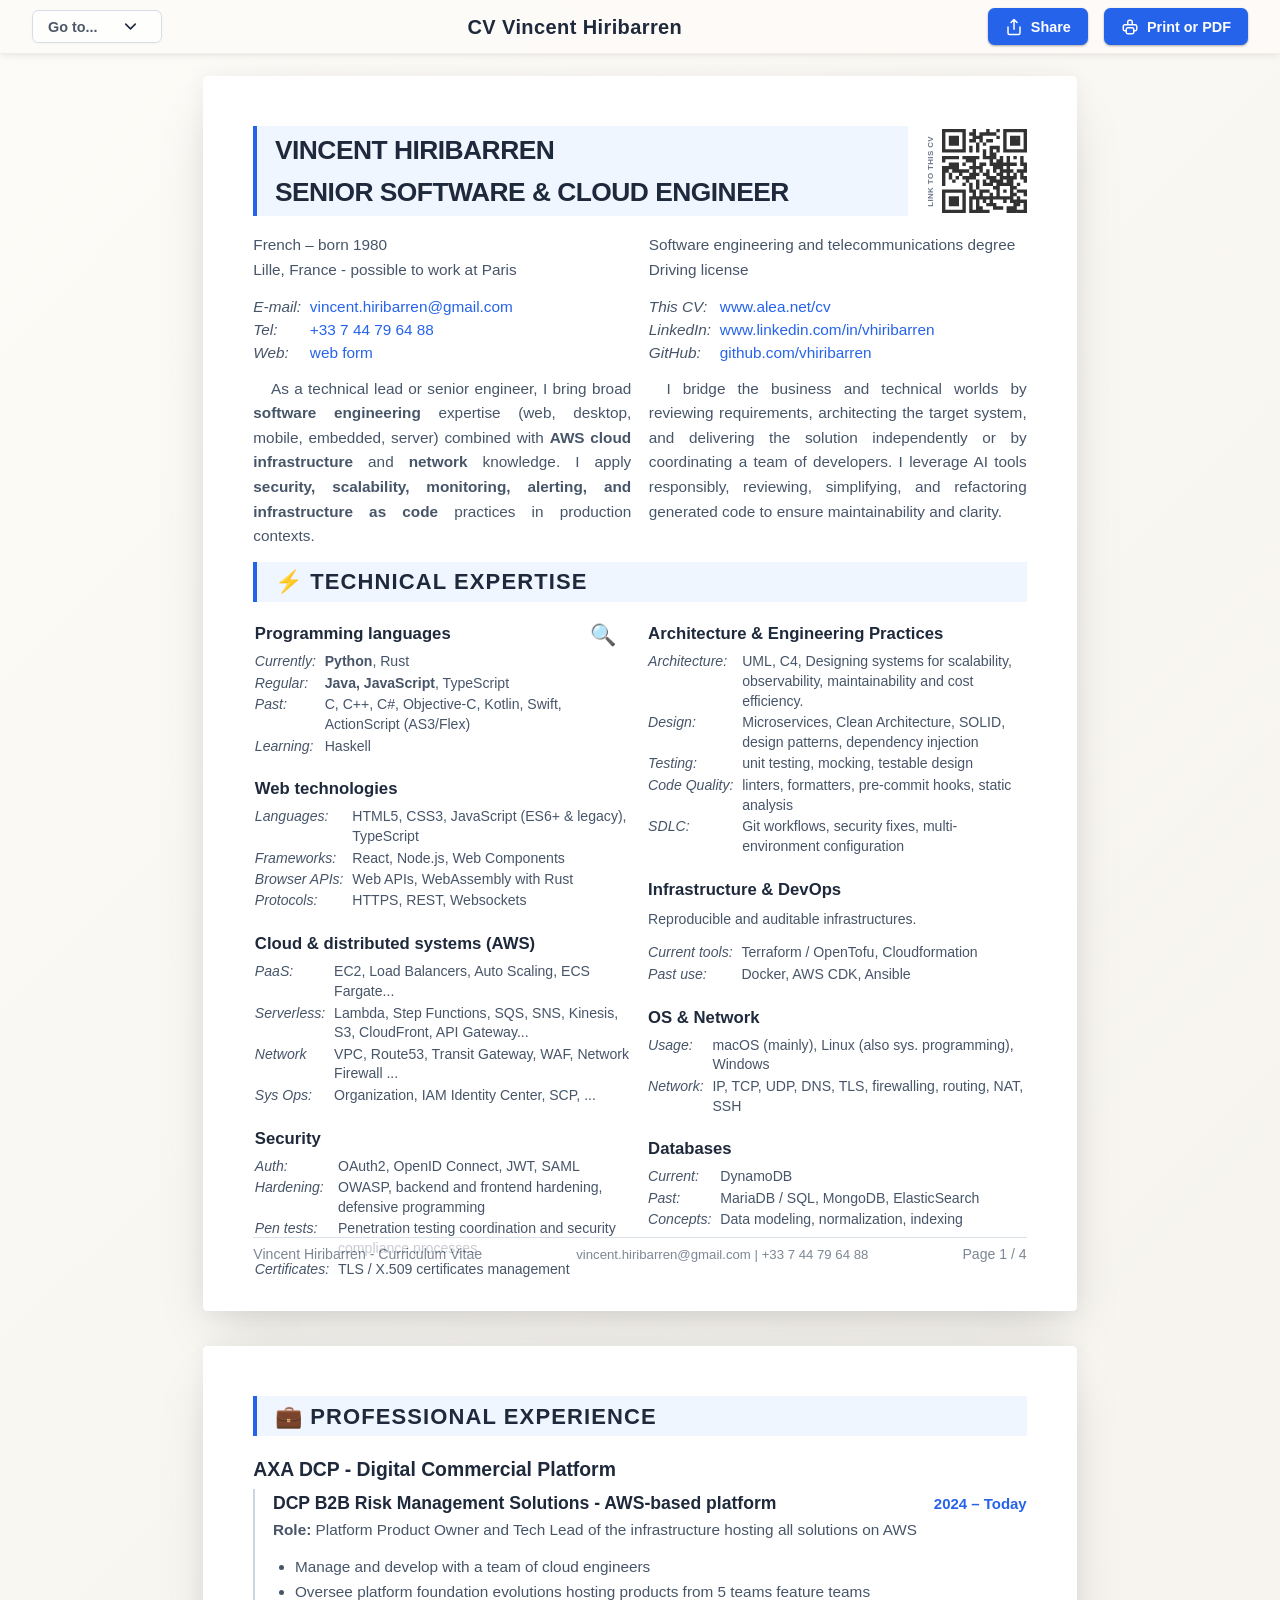
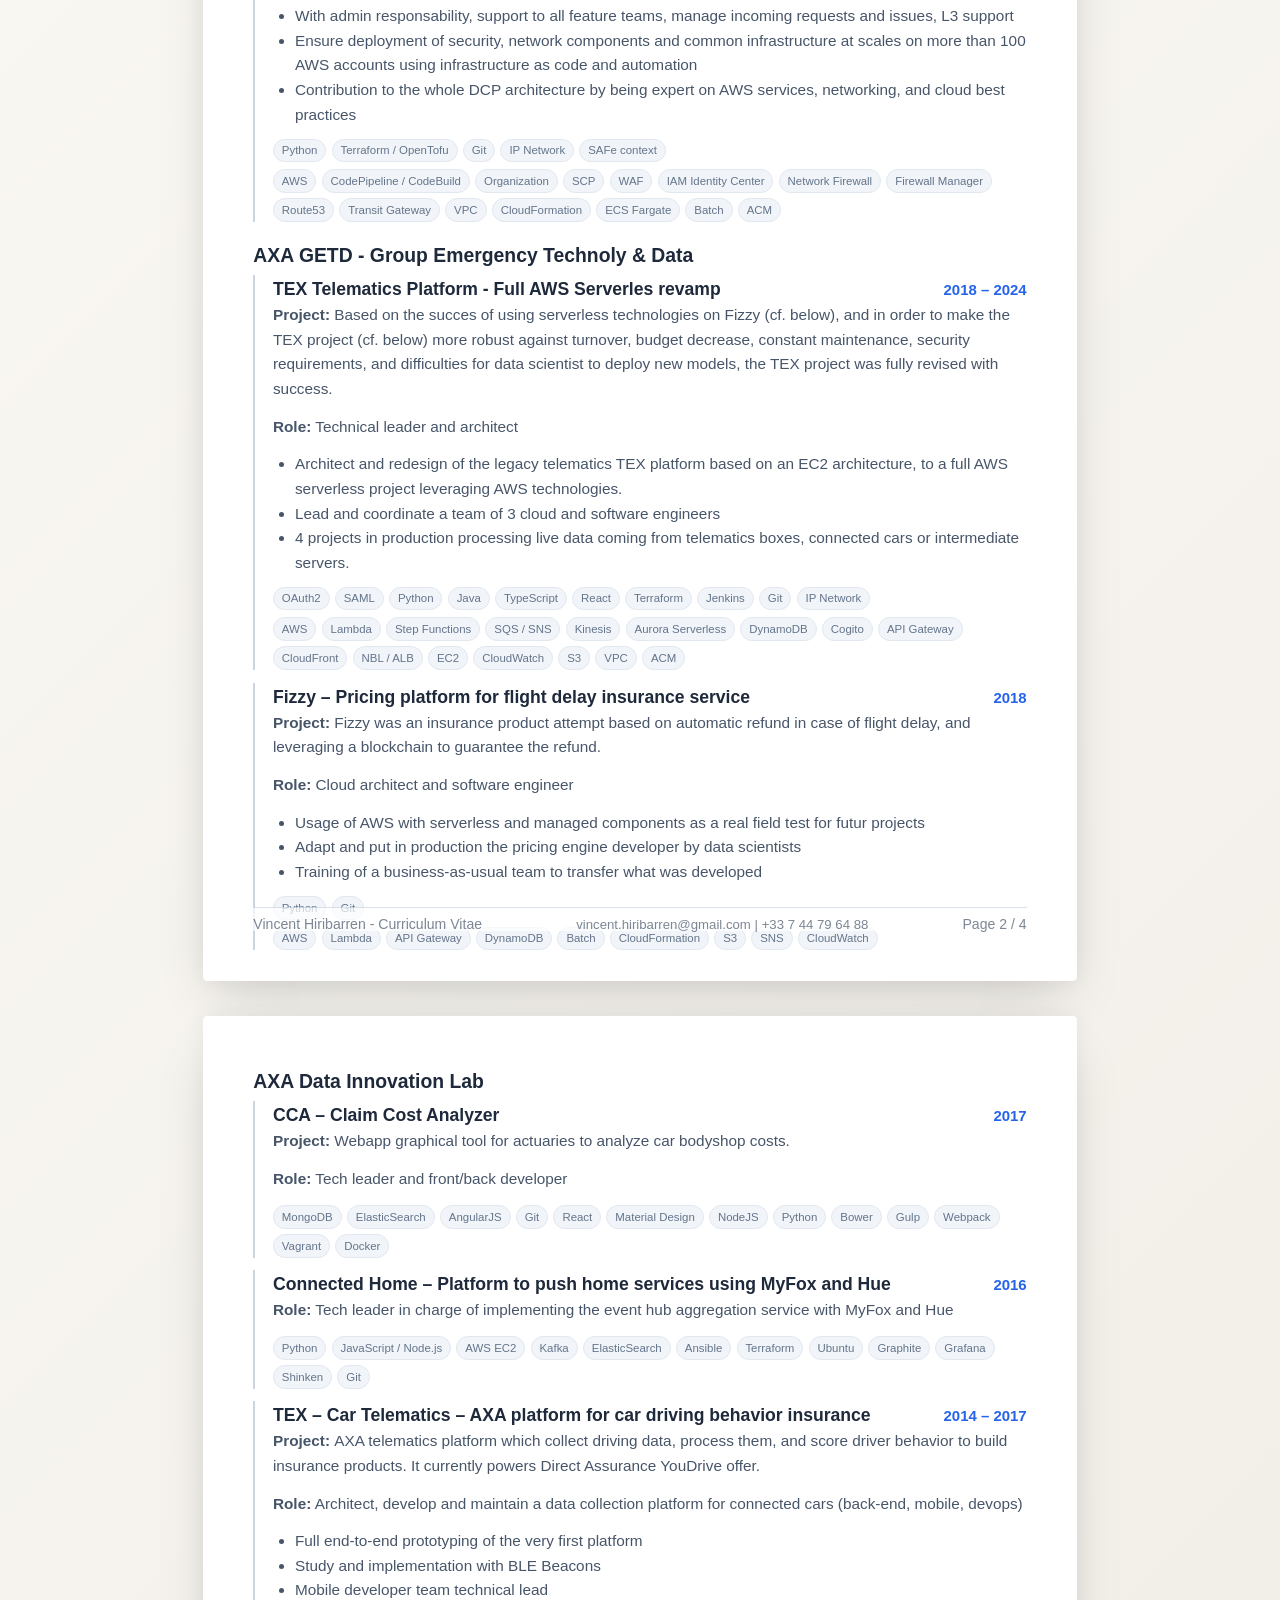
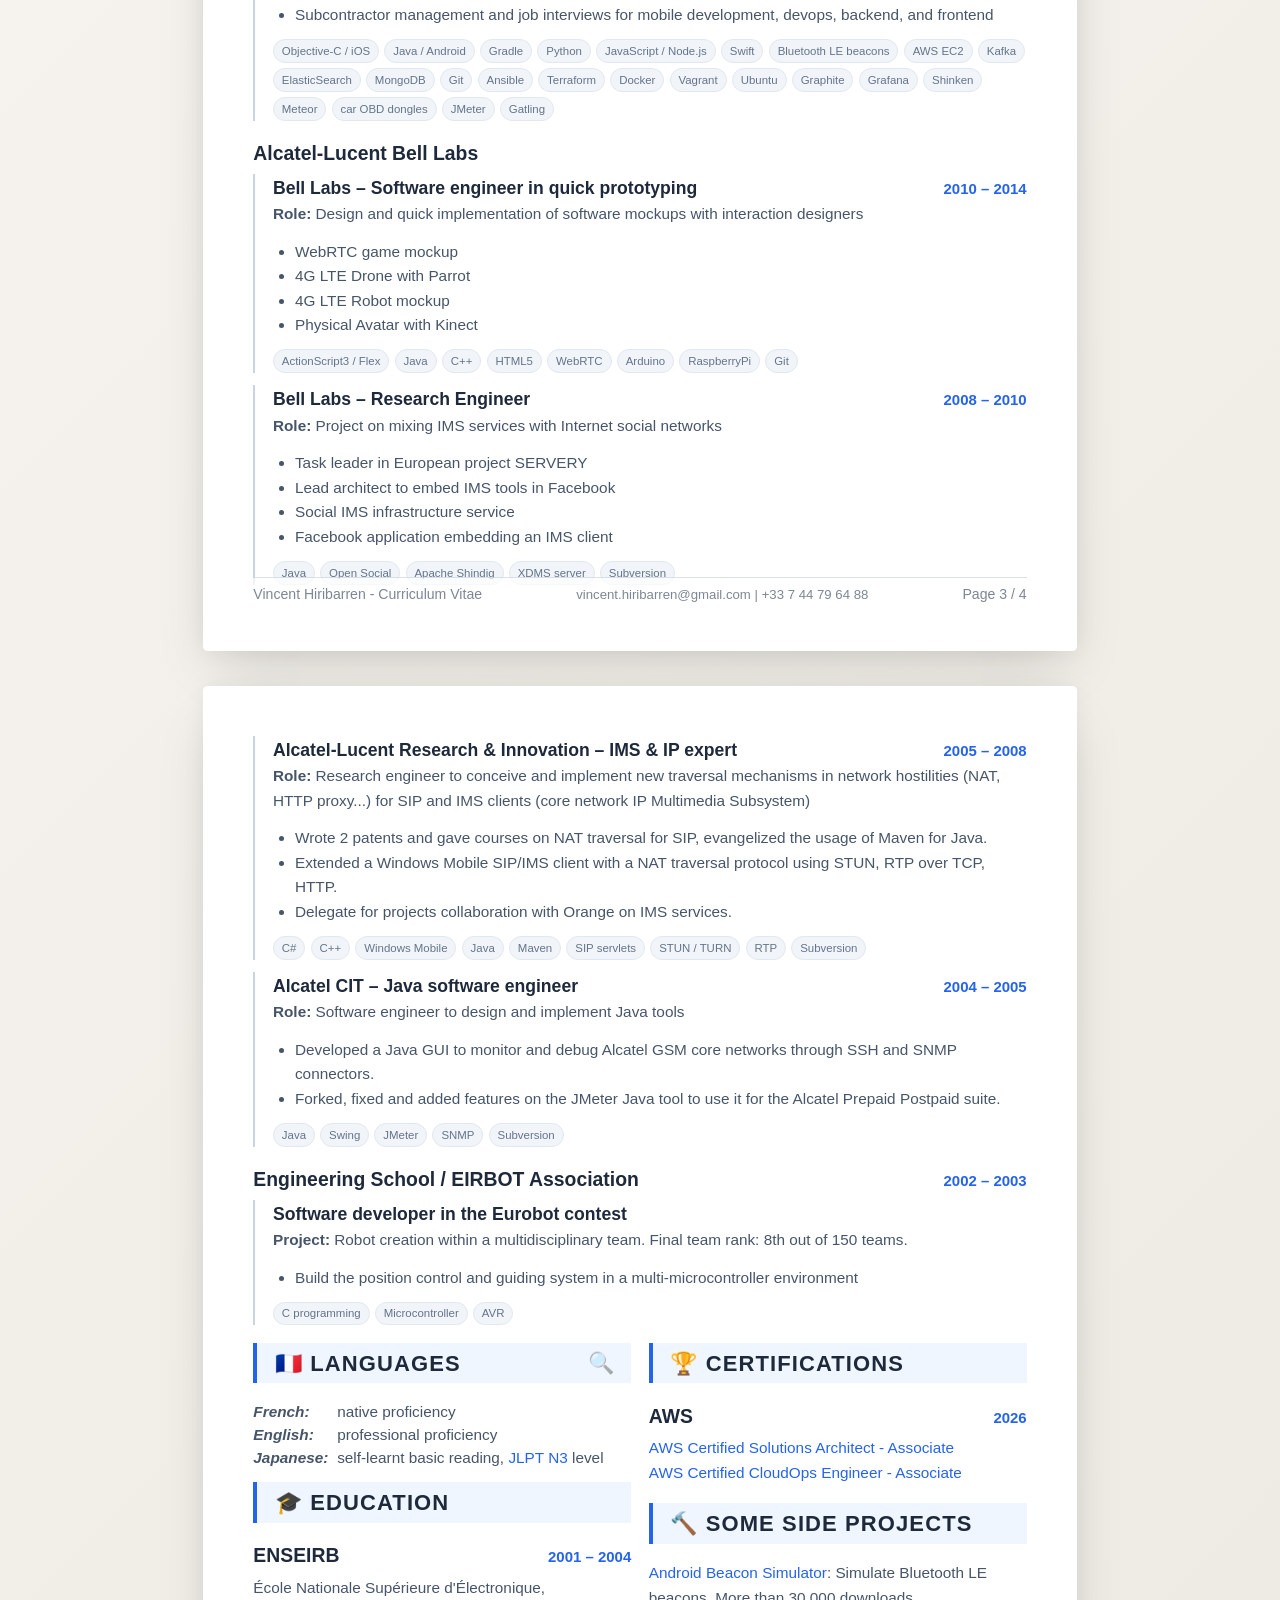
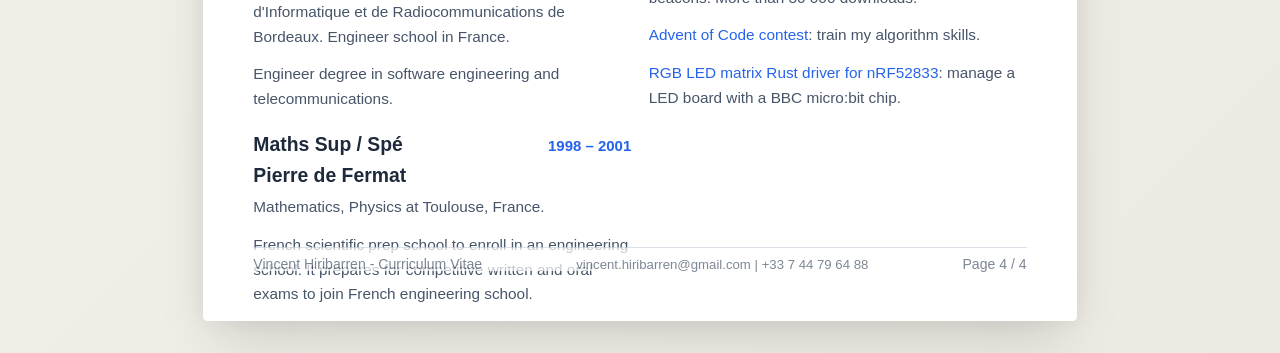
==== commit f6ab7b4c: "add a qr code with the CV URL" ====
--- a/docs/index.html
+++ b/docs/index.html
@@ -63,7 +63,13 @@
         <!-- Page 1 -->
         <cv-page>
             <section id="intro">
-                <h1>Vincent HIRIBARREN<br>Senior Software & Cloud Engineer</h1>
+                <div class="intro__header">
+                    <h1>Vincent HIRIBARREN<br>Senior Software & Cloud Engineer</h1>
+                    <div class="qrcode" aria-hidden="true">
+                        <span class="qrcode__label">Link to this CV</span>
+                        <img class="qrcode__image" src="qrcode-cv.svg" alt="QR Code Link to CV">
+                    </div>
+                </div>
                 <div class="content-card">
                     <div class="columns">
                         <div class="columns__item">
--- a/docs/styles.css
+++ b/docs/styles.css
@@ -70,6 +70,11 @@
 
         --nav-arrow-icon: url("data:image/svg+xml;charset=UTF-8,%3Csvg xmlns='http://www.w3.org/2000/svg' viewBox='0 0 24 24' fill='none' stroke='%23f8fafc' stroke-width='2' stroke-linecap='round' stroke-linejoin='round'%3E%3Cpolyline points='6 9 12 15 18 9'%3E%3C/polyline%3E%3C/svg%3E");
         --nav-burger-icon: url("data:image/svg+xml;charset=UTF-8,%3Csvg xmlns='http://www.w3.org/2000/svg' viewBox='0 0 24 24' fill='none' stroke='%23f8fafc' stroke-width='2' stroke-linecap='round' stroke-linejoin='round'%3E%3Cline x1='3' y1='12' x2='21' y2='12'%3E%3C/line%3E%3Cline x1='3' y1='6' x2='21' y2='6'%3E%3C/line%3E%3Cline x1='3' y1='18' x2='21' y2='18'%3E%3C/line%3E%3C/svg%3E");
+    }
+
+    .qrcode__image {
+        filter: invert(1) opacity(0.9);
+        mix-blend-mode: screen;
     }
 }
 
@@ -369,6 +374,52 @@
     color: var(--text-secondary);
 }
 
+.intro__header {
+    display: flex;
+    justify-content: space-between;
+    align-items: stretch;
+    margin-bottom: 1rem;
+    gap: 1rem;
+}
+
+.intro__header h1 {
+    margin-bottom: 0;
+    flex-grow: 1;
+}
+
+.qrcode {
+    display: flex;
+    flex-direction: row;
+    align-items: center;
+    gap: 0.25rem;
+    opacity: 0.8;
+    transition: opacity 0.3s ease;
+}
+
+.qrcode:hover {
+    opacity: 1;
+}
+
+.qrcode__image {
+    height: 100%;
+    width: auto;
+    max-height: 4.8rem;
+    object-fit: contain;
+    mix-blend-mode: multiply;
+}
+
+.qrcode__label {
+    writing-mode: vertical-rl;
+    transform: rotate(180deg);
+    font-size: 0.45rem;
+    font-weight: 600;
+    text-transform: uppercase;
+    letter-spacing: 0.05em;
+    color: var(--text-secondary);
+    text-align: center;
+}
+
+
 .intro__info {
     text-align: left;
 }
@@ -424,6 +475,7 @@
     color: var(--text-primary);
     margin-bottom: var(--spacing-xs);
 }
+
 
 .timeline {
     margin-bottom: 1rem;
@@ -638,6 +690,54 @@
 
 @media screen and (max-width: 900px) {
 
+    .intro__header {
+        display: flex;
+        flex-direction: column;
+        background-color: transparent;
+        border: none;
+        padding: 0;
+        margin-bottom: 1rem;
+        gap: 1rem;
+    }
+
+    .intro__header h1 {
+        background-color: var(--accent-light);
+        border-left: 4px solid var(--accent-color);
+        padding: 0.15rem 1rem;
+        margin-bottom: 0;
+    }
+
+    .qrcode {
+        position: static;
+        display: flex;
+        flex-direction: row-reverse; /* Puts image (2nd element) on the left */
+        align-items: center;
+        justify-content: center;
+        gap: 1rem;
+        background-color: var(--paper-color);
+        box-shadow: 0 2px 4px -1px rgba(0, 0, 0, 0.1), 0 1px 2px -1px rgba(0, 0, 0, 0.06);
+        padding: var(--spacing-sm) var(--spacing-md);
+        border-radius: 8px;
+        height: auto;
+    }
+
+    .qrcode__image {
+        height: 60px;
+        max-height: none;
+        mix-blend-mode: multiply;
+    }
+
+    .qrcode__label {
+        writing-mode: horizontal-tb;
+        transform: none;
+        font-size: 0.8rem;
+        color: var(--text-primary);
+        font-weight: 600;
+        text-align: left;
+        max-width: 4.5rem; /* Forces text to wrap onto 2 lines */
+        line-height: 1.2;
+    }
+
     .detail-drawer {
         bottom: 0;
         left: 0;
--- a/docs/styles.css
+++ b/docs/styles.css
@@ -70,6 +70,11 @@
 
         --nav-arrow-icon: url("data:image/svg+xml;charset=UTF-8,%3Csvg xmlns='http://www.w3.org/2000/svg' viewBox='0 0 24 24' fill='none' stroke='%23f8fafc' stroke-width='2' stroke-linecap='round' stroke-linejoin='round'%3E%3Cpolyline points='6 9 12 15 18 9'%3E%3C/polyline%3E%3C/svg%3E");
         --nav-burger-icon: url("data:image/svg+xml;charset=UTF-8,%3Csvg xmlns='http://www.w3.org/2000/svg' viewBox='0 0 24 24' fill='none' stroke='%23f8fafc' stroke-width='2' stroke-linecap='round' stroke-linejoin='round'%3E%3Cline x1='3' y1='12' x2='21' y2='12'%3E%3C/line%3E%3Cline x1='3' y1='6' x2='21' y2='6'%3E%3C/line%3E%3Cline x1='3' y1='18' x2='21' y2='18'%3E%3C/line%3E%3C/svg%3E");
+    }
+
+    .qrcode__image {
+        filter: invert(1) opacity(0.9);
+        mix-blend-mode: screen;
     }
 }
 
@@ -369,6 +374,52 @@
     color: var(--text-secondary);
 }
 
+.intro__header {
+    display: flex;
+    justify-content: space-between;
+    align-items: stretch;
+    margin-bottom: 1rem;
+    gap: 1rem;
+}
+
+.intro__header h1 {
+    margin-bottom: 0;
+    flex-grow: 1;
+}
+
+.qrcode {
+    display: flex;
+    flex-direction: row;
+    align-items: center;
+    gap: 0.25rem;
+    opacity: 0.8;
+    transition: opacity 0.3s ease;
+}
+
+.qrcode:hover {
+    opacity: 1;
+}
+
+.qrcode__image {
+    height: 100%;
+    width: auto;
+    max-height: 4.8rem;
+    object-fit: contain;
+    mix-blend-mode: multiply;
+}
+
+.qrcode__label {
+    writing-mode: vertical-rl;
+    transform: rotate(180deg);
+    font-size: 0.45rem;
+    font-weight: 600;
+    text-transform: uppercase;
+    letter-spacing: 0.05em;
+    color: var(--text-secondary);
+    text-align: center;
+}
+
+
 .intro__info {
     text-align: left;
 }
@@ -424,6 +475,7 @@
     color: var(--text-primary);
     margin-bottom: var(--spacing-xs);
 }
+
 
 .timeline {
     margin-bottom: 1rem;
@@ -638,6 +690,54 @@
 
 @media screen and (max-width: 900px) {
 
+    .intro__header {
+        display: flex;
+        flex-direction: column;
+        background-color: transparent;
+        border: none;
+        padding: 0;
+        margin-bottom: 1rem;
+        gap: 1rem;
+    }
+
+    .intro__header h1 {
+        background-color: var(--accent-light);
+        border-left: 4px solid var(--accent-color);
+        padding: 0.15rem 1rem;
+        margin-bottom: 0;
+    }
+
+    .qrcode {
+        position: static;
+        display: flex;
+        flex-direction: row-reverse; /* Puts image (2nd element) on the left */
+        align-items: center;
+        justify-content: center;
+        gap: 1rem;
+        background-color: var(--paper-color);
+        box-shadow: 0 2px 4px -1px rgba(0, 0, 0, 0.1), 0 1px 2px -1px rgba(0, 0, 0, 0.06);
+        padding: var(--spacing-sm) var(--spacing-md);
+        border-radius: 8px;
+        height: auto;
+    }
+
+    .qrcode__image {
+        height: 60px;
+        max-height: none;
+        mix-blend-mode: multiply;
+    }
+
+    .qrcode__label {
+        writing-mode: horizontal-tb;
+        transform: none;
+        font-size: 0.8rem;
+        color: var(--text-primary);
+        font-weight: 600;
+        text-align: left;
+        max-width: 4.5rem; /* Forces text to wrap onto 2 lines */
+        line-height: 1.2;
+    }
+
     .detail-drawer {
         bottom: 0;
         left: 0;
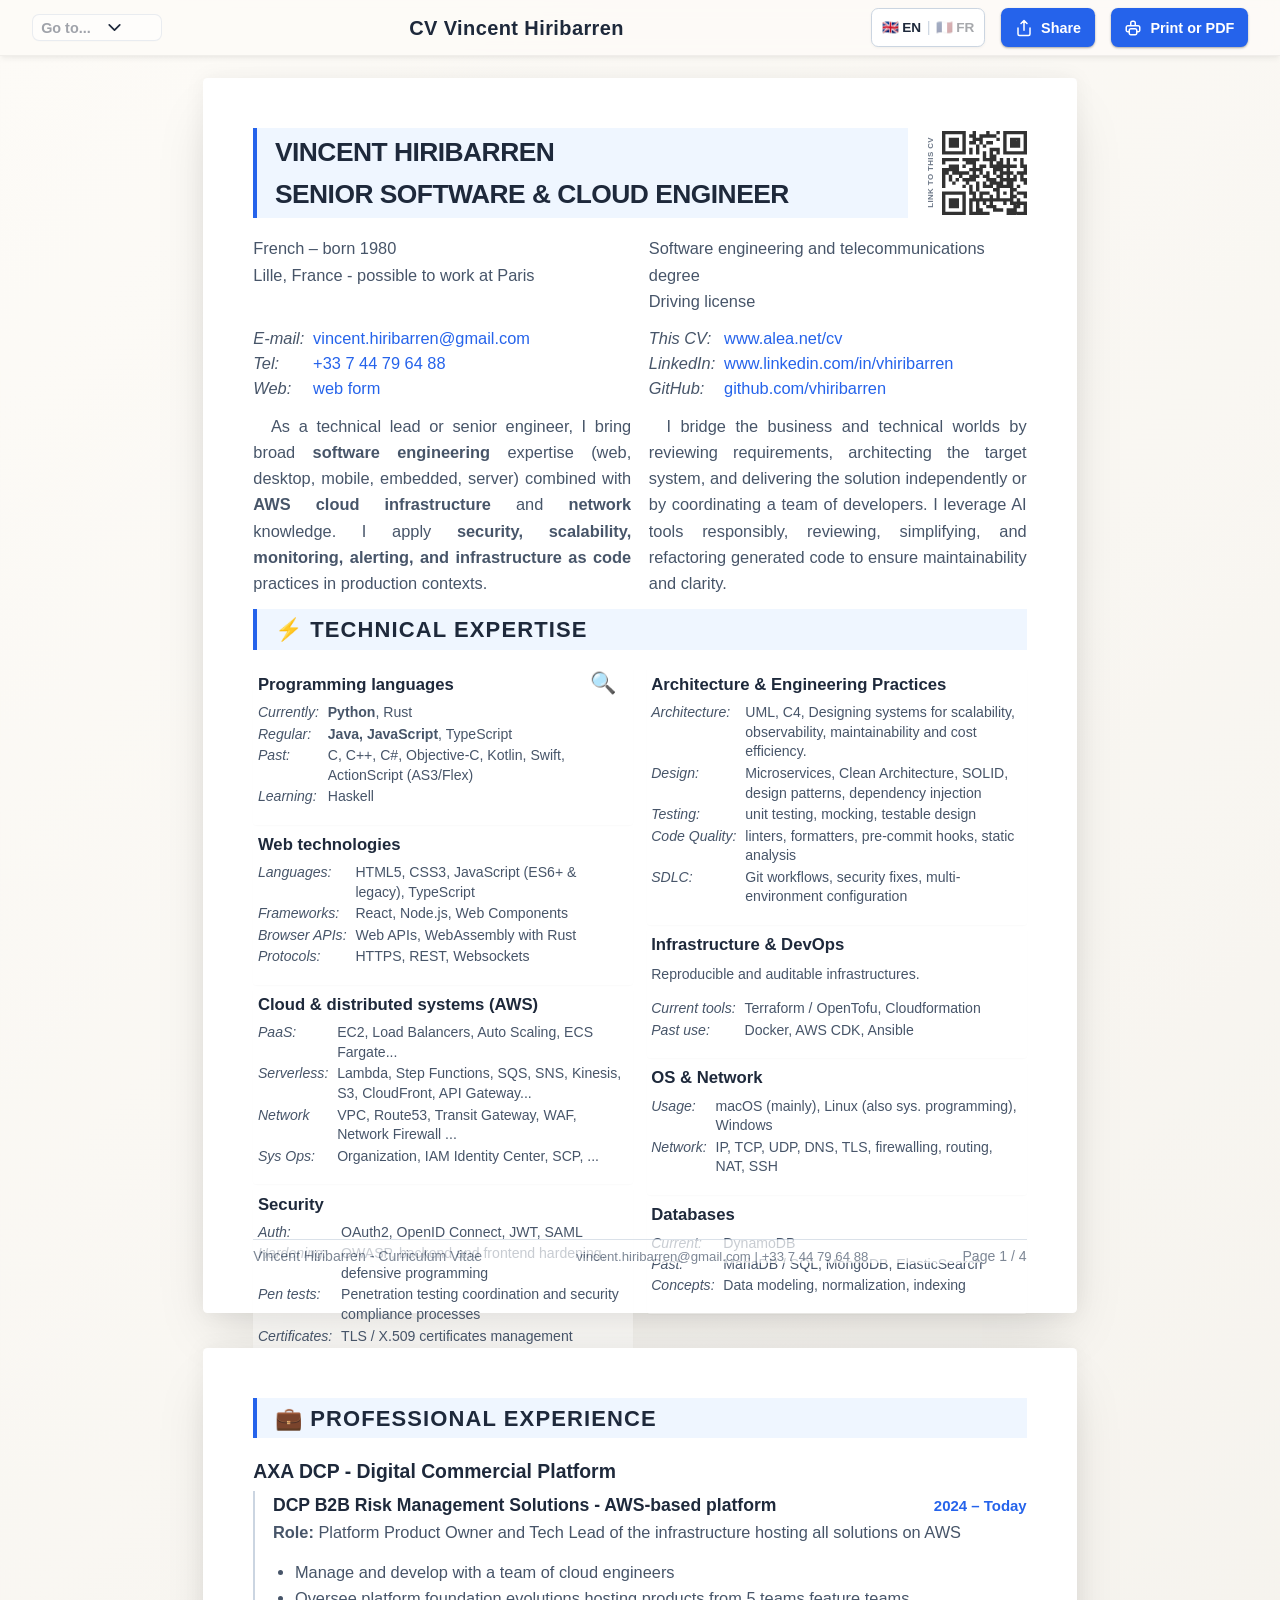
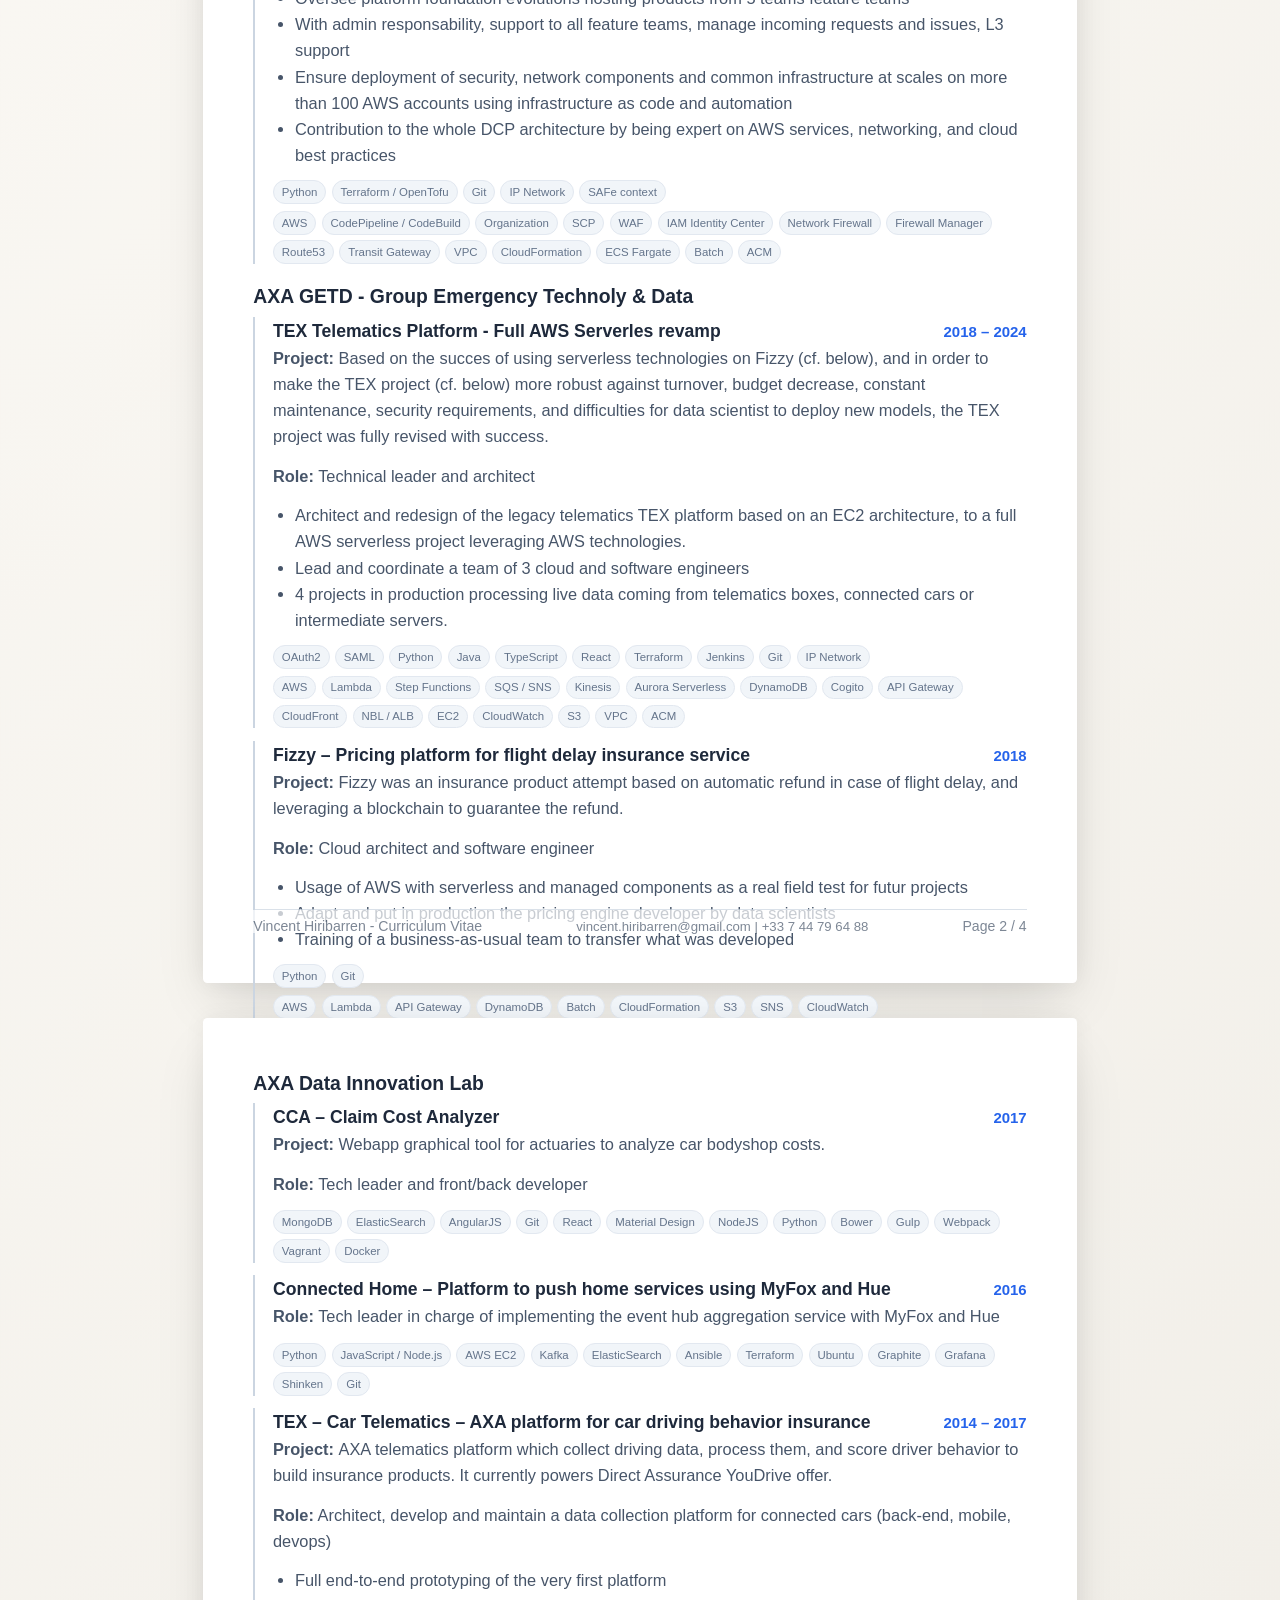
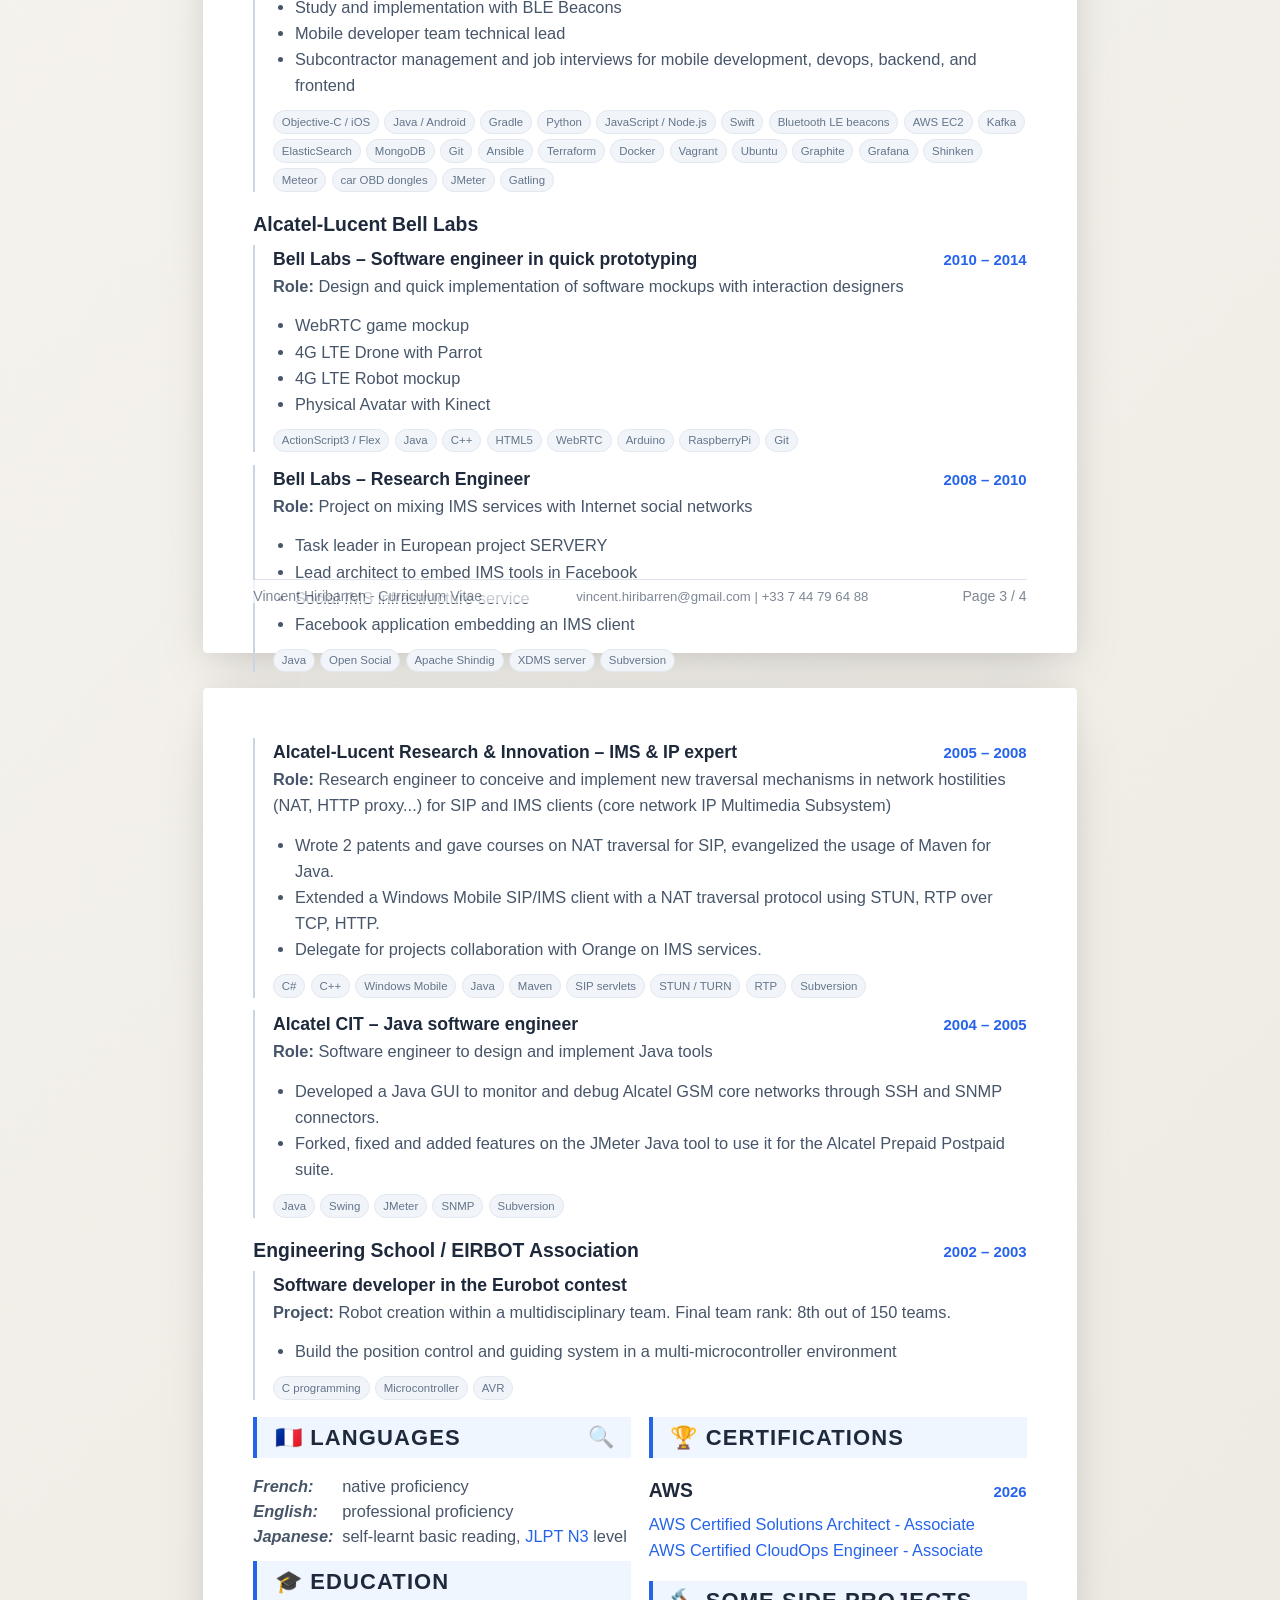
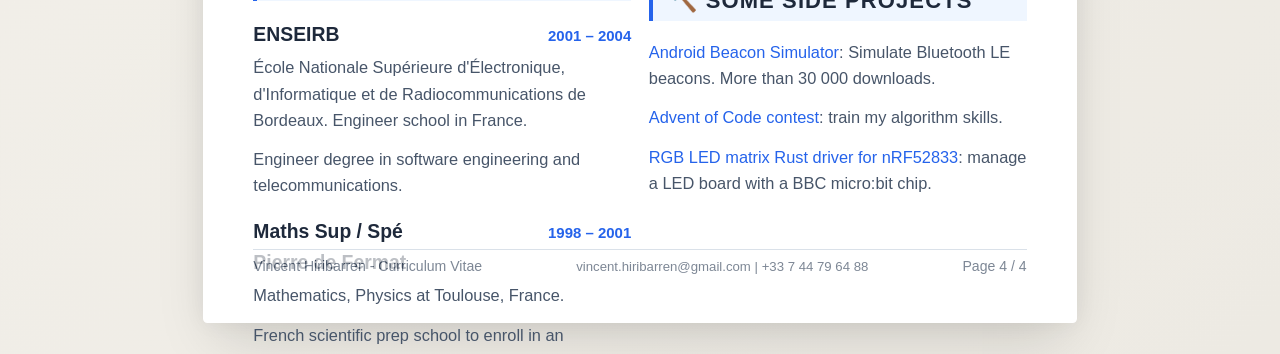
==== commit 32cd0e42: "add button to switch between fr and en" ====
--- a/docs/index.html
+++ b/docs/index.html
@@ -40,6 +40,11 @@
         </select>
         <div class="header__title">CV Vincent Hiribarren</div>
         <div class="header__actions">
+            <a href="fr/" class="lang-toggle" title="Passer en français">
+                <span class="lang-toggle__item is-active" title="English">🇬🇧<span class="lang-toggle__text"> EN</span></span>
+                <span class="lang-toggle__sep">|</span>
+                <span class="lang-toggle__item">🇫🇷<span class="lang-toggle__text"> FR</span></span>
+            </a>
             <button id="share-doc-btn" class="action-btn" title="Share">
                 <svg viewBox="0 0 24 24" fill="none" xmlns="http://www.w3.org/2000/svg">
                     <path d="M4 12v8a2 2 0 0 0 2 2h12a2 2 0 0 0 2-2v-8M16 6l-4-4-4 4M12 2v13" stroke="currentColor"
--- a/docs/styles.css
+++ b/docs/styles.css
@@ -70,11 +70,6 @@
 
         --nav-arrow-icon: url("data:image/svg+xml;charset=UTF-8,%3Csvg xmlns='http://www.w3.org/2000/svg' viewBox='0 0 24 24' fill='none' stroke='%23f8fafc' stroke-width='2' stroke-linecap='round' stroke-linejoin='round'%3E%3Cpolyline points='6 9 12 15 18 9'%3E%3C/polyline%3E%3C/svg%3E");
         --nav-burger-icon: url("data:image/svg+xml;charset=UTF-8,%3Csvg xmlns='http://www.w3.org/2000/svg' viewBox='0 0 24 24' fill='none' stroke='%23f8fafc' stroke-width='2' stroke-linecap='round' stroke-linejoin='round'%3E%3Cline x1='3' y1='12' x2='21' y2='12'%3E%3C/line%3E%3Cline x1='3' y1='6' x2='21' y2='6'%3E%3C/line%3E%3Cline x1='3' y1='18' x2='21' y2='18'%3E%3C/line%3E%3C/svg%3E");
-    }
-
-    .qrcode__image {
-        filter: invert(1) opacity(0.9);
-        mix-blend-mode: screen;
     }
 }
 
@@ -178,6 +173,56 @@
     height: 18px;
 }
 
+.lang-toggle {
+    display: inline-flex;
+    align-items: center;
+    gap: 0.4rem;
+    color: var(--text-primary);
+    border: 1px solid var(--border-color);
+    background-color: var(--paper-color);
+    padding: 0.45rem 0.8rem;
+    border-radius: 6px;
+    font-weight: 600;
+    font-size: 0.85rem;
+    box-shadow: 0 1px 3px rgba(0, 0, 0, 0.05);
+    white-space: nowrap;
+    text-decoration: none;
+    transition: all 0.2s ease;
+}
+
+.lang-toggle:hover {
+    border-color: var(--accent-color);
+    box-shadow: 0 4px 6px rgba(0, 0, 0, 0.1), 0 2px 4px rgba(0, 0, 0, 0.06);
+    text-decoration: none;
+}
+
+.lang-toggle__item {
+    color: var(--text-primary);
+    opacity: 0.4;
+    transition: all 0.2s ease;
+    display: inline-flex;
+    align-items: center;
+    gap: 0.2rem;
+    filter: grayscale(50%);
+}
+
+.lang-toggle:hover .lang-toggle__item:not(.is-active) {
+    opacity: 1;
+    color: var(--accent-color);
+    filter: grayscale(0%);
+    transform: scale(1.05);
+}
+
+.lang-toggle__item.is-active {
+    opacity: 1;
+    filter: grayscale(0%);
+}
+
+.lang-toggle__sep {
+    color: var(--border-color);
+    font-weight: 300;
+}
+
 .nav-select {
     appearance: none;
     -webkit-appearance: none;
@@ -419,6 +464,13 @@
     text-align: center;
 }
 
+@media (prefers-color-scheme: dark) {
+    .qrcode__image {
+        filter: invert(1) opacity(0.9);
+        mix-blend-mode: screen;
+    }
+}
+
 
 .intro__info {
     text-align: left;
@@ -724,7 +776,6 @@
     .qrcode__image {
         height: 60px;
         max-height: none;
-        mix-blend-mode: multiply;
     }
 
     .qrcode__label {
@@ -838,6 +889,18 @@
         height: 20px;
     }
 
+    .lang-toggle {
+        padding: 0.5rem;
+        font-size: 1rem;
+        line-height: 1;
+        border-radius: 8px;
+        gap: 0.3rem;
+    }
+
+    .lang-toggle__text {
+        display: none;
+    }
+
     article {
         width: 100%;
         height: auto;
--- a/docs/styles.css
+++ b/docs/styles.css
@@ -70,11 +70,6 @@
 
         --nav-arrow-icon: url("data:image/svg+xml;charset=UTF-8,%3Csvg xmlns='http://www.w3.org/2000/svg' viewBox='0 0 24 24' fill='none' stroke='%23f8fafc' stroke-width='2' stroke-linecap='round' stroke-linejoin='round'%3E%3Cpolyline points='6 9 12 15 18 9'%3E%3C/polyline%3E%3C/svg%3E");
         --nav-burger-icon: url("data:image/svg+xml;charset=UTF-8,%3Csvg xmlns='http://www.w3.org/2000/svg' viewBox='0 0 24 24' fill='none' stroke='%23f8fafc' stroke-width='2' stroke-linecap='round' stroke-linejoin='round'%3E%3Cline x1='3' y1='12' x2='21' y2='12'%3E%3C/line%3E%3Cline x1='3' y1='6' x2='21' y2='6'%3E%3C/line%3E%3Cline x1='3' y1='18' x2='21' y2='18'%3E%3C/line%3E%3C/svg%3E");
-    }
-
-    .qrcode__image {
-        filter: invert(1) opacity(0.9);
-        mix-blend-mode: screen;
     }
 }
 
@@ -178,6 +173,56 @@
     height: 18px;
 }
 
+.lang-toggle {
+    display: inline-flex;
+    align-items: center;
+    gap: 0.4rem;
+    color: var(--text-primary);
+    border: 1px solid var(--border-color);
+    background-color: var(--paper-color);
+    padding: 0.45rem 0.8rem;
+    border-radius: 6px;
+    font-weight: 600;
+    font-size: 0.85rem;
+    box-shadow: 0 1px 3px rgba(0, 0, 0, 0.05);
+    white-space: nowrap;
+    text-decoration: none;
+    transition: all 0.2s ease;
+}
+
+.lang-toggle:hover {
+    border-color: var(--accent-color);
+    box-shadow: 0 4px 6px rgba(0, 0, 0, 0.1), 0 2px 4px rgba(0, 0, 0, 0.06);
+    text-decoration: none;
+}
+
+.lang-toggle__item {
+    color: var(--text-primary);
+    opacity: 0.4;
+    transition: all 0.2s ease;
+    display: inline-flex;
+    align-items: center;
+    gap: 0.2rem;
+    filter: grayscale(50%);
+}
+
+.lang-toggle:hover .lang-toggle__item:not(.is-active) {
+    opacity: 1;
+    color: var(--accent-color);
+    filter: grayscale(0%);
+    transform: scale(1.05);
+}
+
+.lang-toggle__item.is-active {
+    opacity: 1;
+    filter: grayscale(0%);
+}
+
+.lang-toggle__sep {
+    color: var(--border-color);
+    font-weight: 300;
+}
+
 .nav-select {
     appearance: none;
     -webkit-appearance: none;
@@ -419,6 +464,13 @@
     text-align: center;
 }
 
+@media (prefers-color-scheme: dark) {
+    .qrcode__image {
+        filter: invert(1) opacity(0.9);
+        mix-blend-mode: screen;
+    }
+}
+
 
 .intro__info {
     text-align: left;
@@ -724,7 +776,6 @@
     .qrcode__image {
         height: 60px;
         max-height: none;
-        mix-blend-mode: multiply;
     }
 
     .qrcode__label {
@@ -838,6 +889,18 @@
         height: 20px;
     }
 
+    .lang-toggle {
+        padding: 0.5rem;
+        font-size: 1rem;
+        line-height: 1;
+        border-radius: 8px;
+        gap: 0.3rem;
+    }
+
+    .lang-toggle__text {
+        display: none;
+    }
+
     article {
         width: 100%;
         height: auto;
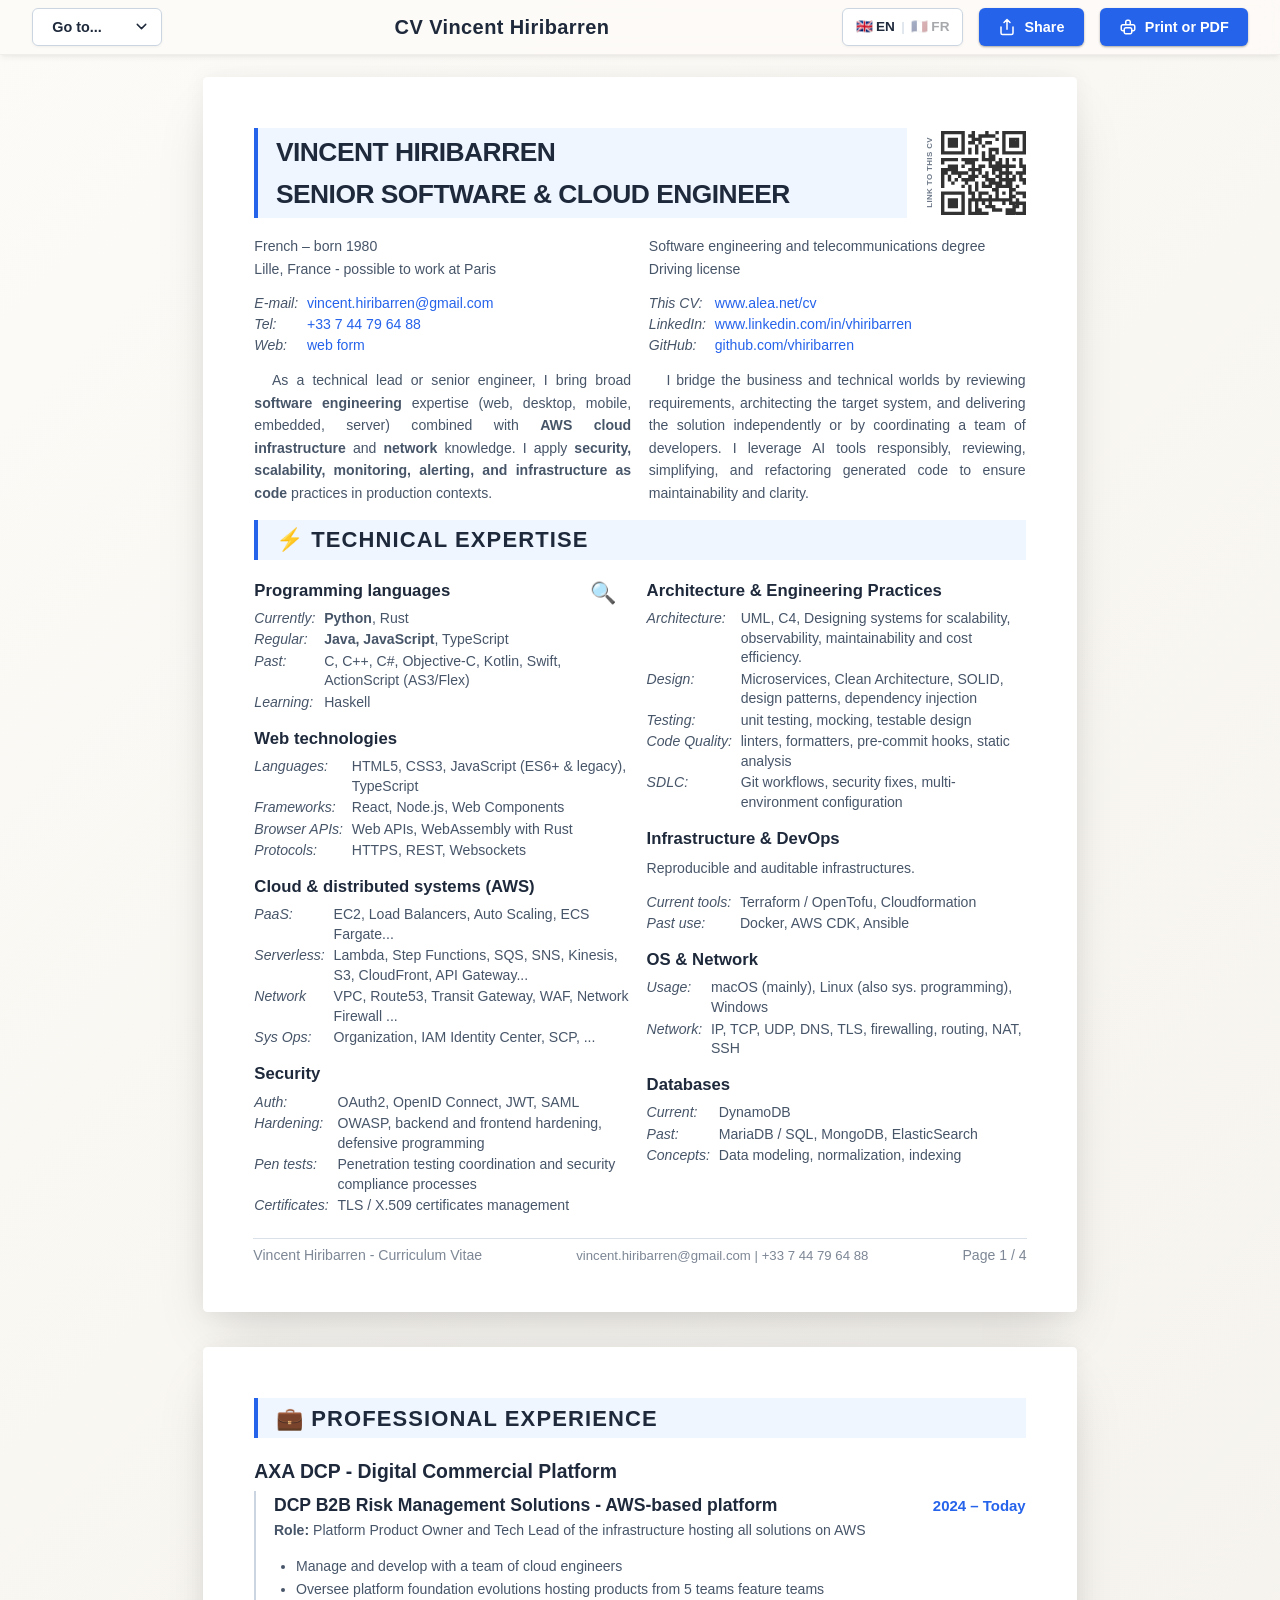
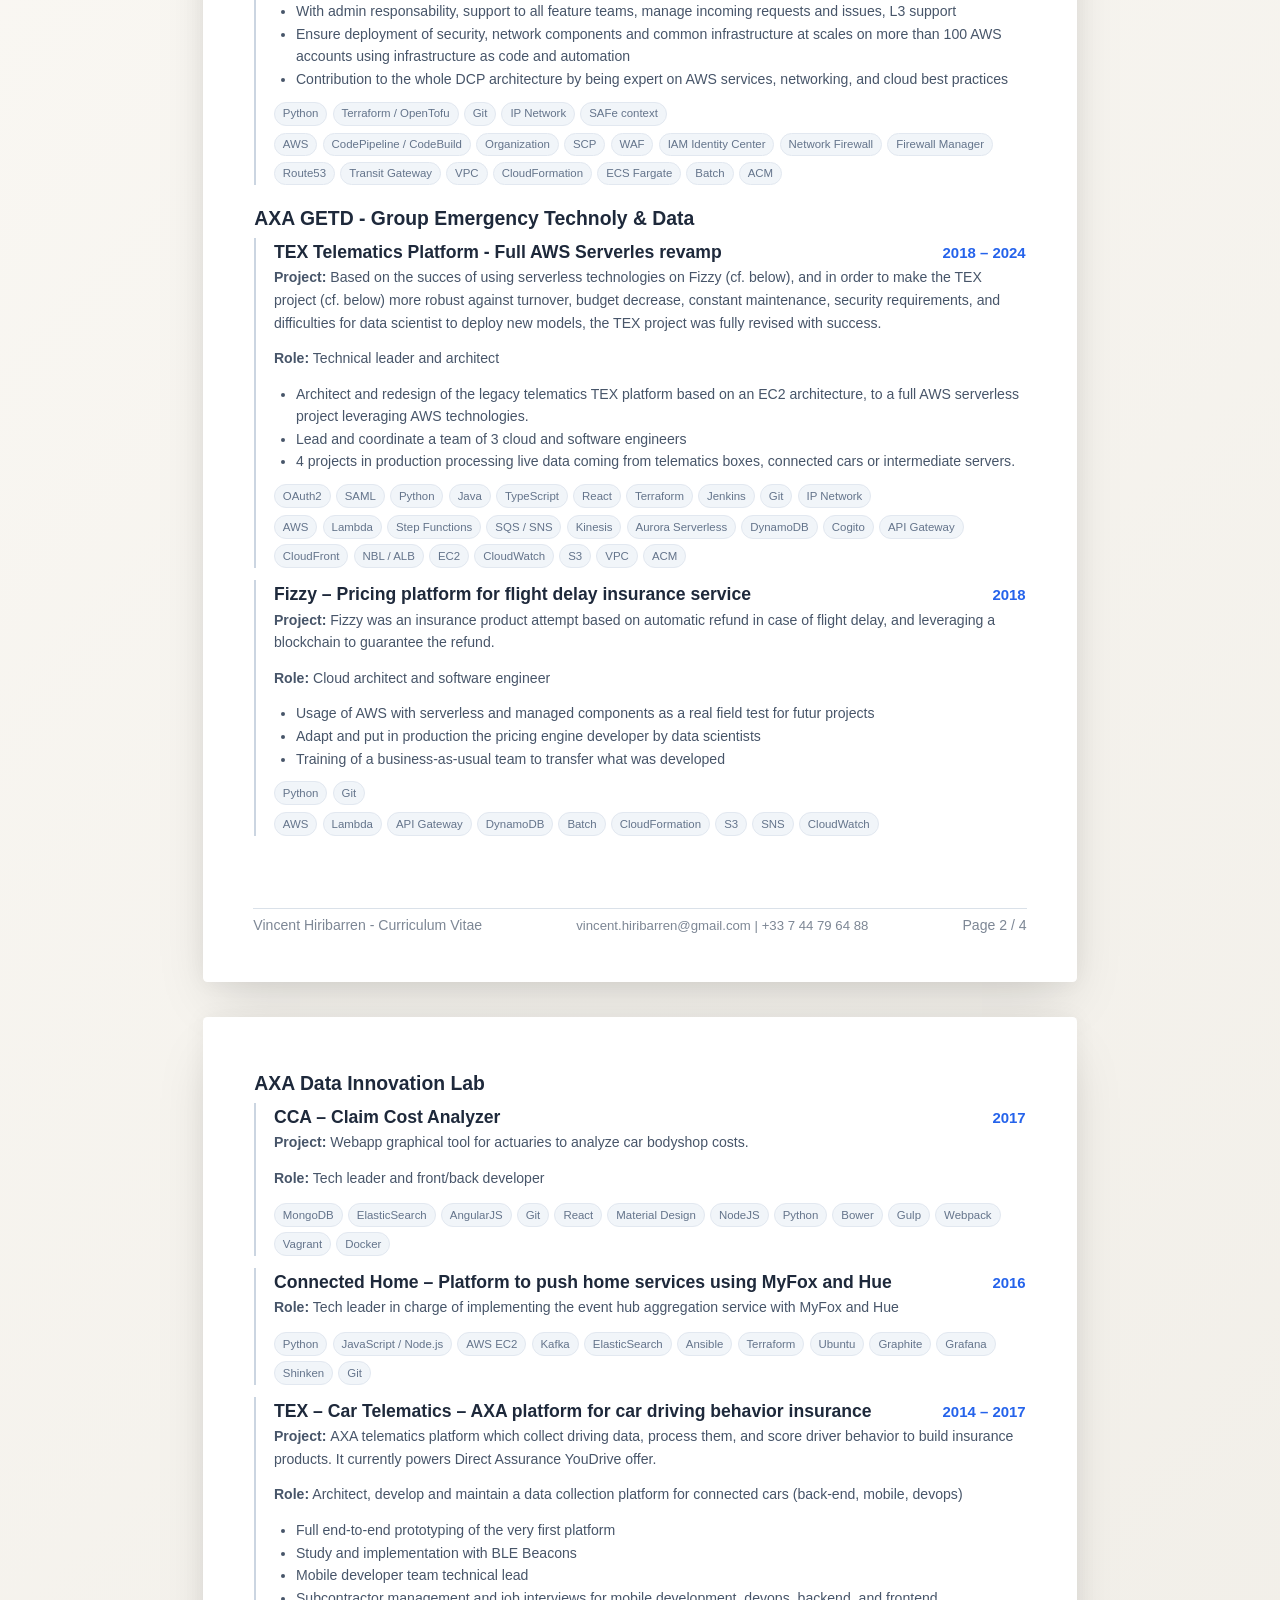
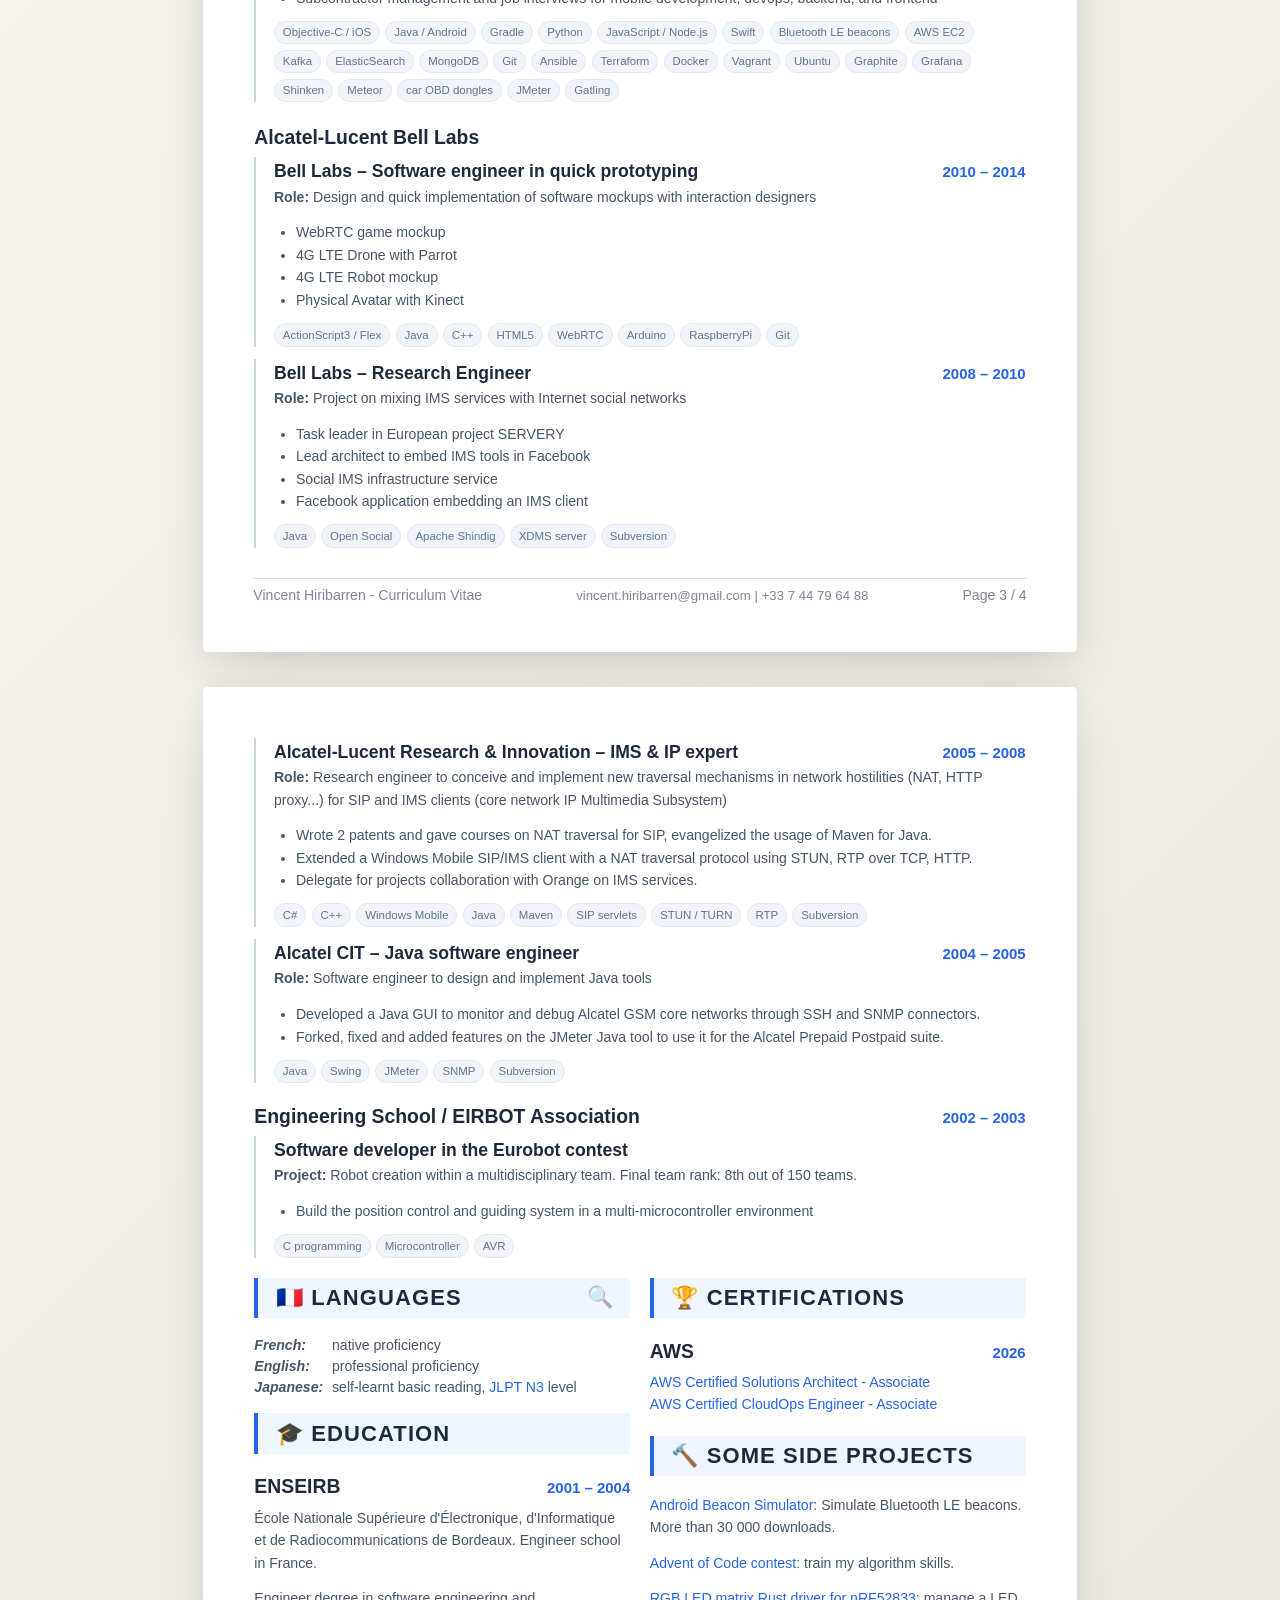
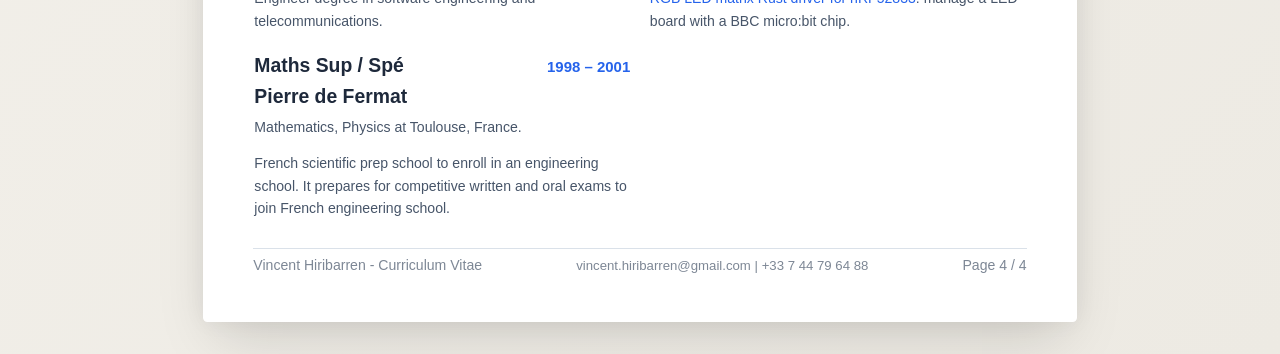
==== commit 96ffb00b: "add routing mechanism between languages" ====
--- a/docs/index.html
+++ b/docs/index.html
@@ -11,774 +11,58 @@
 
 <head>
     <meta charset="UTF-8">
-    <meta name="viewport" content="width=device-width, initial-scale=1.0">
-    <meta name="author" content="Vincent Hiribarren">
-    <meta name="description" content="Curriculum Vitae of Vincent Hiribarren, a Senior Software & Cloud Engineer.">
-    <meta name="theme-color" content="#ffffff">
-    <meta name="referrer" content="strict-origin-when-cross-origin">
-    <meta http-equiv="Content-Security-Policy"
-        content="default-src 'self'; style-src 'self' https://fonts.googleapis.com 'sha256-UP0QZg7irvSMvOBz9mH2PIIE28+57UiavRfeVea0l3g=' 'sha256-Qj1FEZfSnNZCfvKCx8cWyaQUb3Y94tyMxWw/MptlHNI='; font-src 'self' https://fonts.gstatic.com; script-src 'self' https://cdnjs.cloudflare.com; img-src 'self' data:; connect-src 'self' https://cdnjs.cloudflare.com;">
     <title>Vincent Hiribarren - Curriculum Vitae</title>
-    <link rel="icon" href="favicon.svg">
-    <link rel="stylesheet" href="styles.css">
-    <link rel="stylesheet" href="https://fonts.googleapis.com/css2?family=Inter:wght@300;400;600;700&display=swap">
-    <script type="module" src="script.js"></script>
+    <noscript>
+        <meta http-equiv="refresh" content="0;url=en/">
+    </noscript>
+    <script>
+        (() => {
+            const userLangs = navigator.languages || [navigator.language];
+            let redirectTo = 'en/';
+            for (const lang of userLangs) {
+                const current = lang.toLowerCase();
+                if (current.startsWith('fr')) {
+                    redirectTo = 'fr/';
+                    break;
+                }
+                if (current.startsWith('en')) {
+                    break;
+                }
+            }
+            window.location.replace(redirectTo);
+        })();
+    </script>
+    <style>
+        body {
+            font-family: system-ui, -apple-system, sans-serif;
+            background-color: #f7f5f0;
+            display: flex;
+            justify-content: center;
+            align-items: center;
+            height: 100vh;
+            margin: 0;
+            color: #475569;
+        }
+
+        .redirect-msg {
+            text-align: center;
+        }
+
+        .redirect-msg a {
+            color: #2563eb;
+            text-decoration: none;
+            font-weight: bold;
+        }
+    </style>
 </head>
 
 <body>
-
-    <header>
-        <select id="section-nav" class="nav-select" aria-label="Navigate to section" title="Menu">
-            <option value="" disabled selected>Go to...</option>
-            <option value="#intro">👤 Intro & Bio</option>
-            <option value="#expertise">⚡ Technical Expertise</option>
-            <option value="#experience">💼 Professional Experience</option>
-            <option value="#certifications">🏆 Certifications</option>
-            <option value="#education">🎓 Education</option>
-            <option value="#languages">🇫🇷 Languages</option>
-            <option value="#projects">🔨 Side projects</option>
-        </select>
-        <div class="header__title">CV Vincent Hiribarren</div>
-        <div class="header__actions">
-            <a href="fr/" class="lang-toggle" title="Passer en français">
-                <span class="lang-toggle__item is-active" title="English">🇬🇧<span class="lang-toggle__text"> EN</span></span>
-                <span class="lang-toggle__sep">|</span>
-                <span class="lang-toggle__item">🇫🇷<span class="lang-toggle__text"> FR</span></span>
-            </a>
-            <button id="share-doc-btn" class="action-btn" title="Share">
-                <svg viewBox="0 0 24 24" fill="none" xmlns="http://www.w3.org/2000/svg">
-                    <path d="M4 12v8a2 2 0 0 0 2 2h12a2 2 0 0 0 2-2v-8M16 6l-4-4-4 4M12 2v13" stroke="currentColor"
-                        stroke-width="2" stroke-linecap="round" stroke-linejoin="round" />
-                </svg>
-                <span class="action-btn__text">Share</span>
-            </button>
-            <button id="print-doc-btn" class="action-btn" title="Print or PDF">
-                <svg viewBox="0 0 24 24" fill="none" xmlns="http://www.w3.org/2000/svg">
-                    <path
-                        d="M17 17H19C19.5304 17 20.0391 16.7893 20.4142 16.4142C20.7893 16.0391 21 15.5304 21 15V11C21 10.4696 20.7893 9.96086 20.4142 9.58579C20.0391 9.21071 19.5304 9 19 9H5C4.46957 9 3.96086 9.21071 3.58579 9.58579C3.21071 9.96086 3 10.4696 3 11V15C3 15.5304 3.21071 16.0391 3.58579 16.4142C3.96086 16.7893 4.46957 17 5 17H7M9 21H15C15.5304 21 16.0391 20.7893 16.4142 20.4142C16.7893 20.0391 17 19.5304 17 19V15C17 14.4696 16.7893 13.9609 16.4142 13.5858C16.0391 13.2107 15.5304 13 15 13H9C8.46957 13 7.96086 13.2107 7.58579 13.5858C7.21071 13.9609 7 14.4696 7 15V19C7 19.5304 7.21071 20.0391 7.58579 20.4142C7.96086 20.7893 8.46957 21 9 21ZM9 9V5C9 4.46957 9.21071 3.96086 9.58579 3.58579C9.96086 3.21071 10.4696 3 11 3H13C13.5304 3 14.0391 3.21071 14.4142 3.58579C14.7893 3.96086 15 4.46957 15 5V9H9Z"
-                        stroke="currentColor" stroke-width="2" stroke-linecap="round" stroke-linejoin="round" />
-                </svg>
-                <span class="action-btn__text">Print or PDF</span>
-            </button>
-        </div>
-    </header>
-
-    <main>
-
-        <!-- Page 1 -->
-        <cv-page>
-            <section id="intro">
-                <div class="intro__header">
-                    <h1>Vincent HIRIBARREN<br>Senior Software & Cloud Engineer</h1>
-                    <div class="qrcode" aria-hidden="true">
-                        <span class="qrcode__label">Link to this CV</span>
-                        <img class="qrcode__image" src="qrcode-cv.svg" alt="QR Code Link to CV">
-                    </div>
-                </div>
-                <div class="content-card">
-                    <div class="columns">
-                        <div class="columns__item">
-                            <p>
-                                French – born 1980<br>
-                                Lille, France - possible to work at Paris</p>
-                        </div>
-                        <div class="columns__item">
-                            <p> Software engineering and telecommunications degree<br>
-                                Driving license</p>
-                        </div>
-                    </div>
-                </div>
-
-                <div class="content-card">
-                    <div class="columns">
-                        <div class="columns__item intro__info">
-                            <dl>
-                                <dt>E-mail:</dt>
-                                <dd>
-                                    <span class="js-contact" data-o="KjkkeCs/JjsgFikzNSQmNC4kLj5pIikzJDguIA=="
-                                        data-t="m">email</span>
-
-                                </dd>
-                                <dt>Tel: </dt>
-                                <dd>
-                                    <span class="js-contact" data-o="bn92c2Bnb3B2c2JnYWdldH0=" data-t="t">phone</span>
-                                </dd>
-                                <dt>Web:</dt>
-                                <dd>
-                                    <a href="https://www.alea.net/contact/">web form</a>
-                                </dd>
-                            </dl>
-                        </div>
-
-                        <div class="columns__item intro__info">
-                            <dl>
-                                <dt>This CV:</dt>
-                                <dd><a href="https://www.alea.net/cv/" target="_blank"
-                                        rel="noopener noreferrer">www.alea.net/cv</a></dd>
-                                <dt>LinkedIn:</dt>
-                                <dd><a href="https://www.linkedin.com/in/vhiribarren/" target="_blank"
-                                        rel="noopener noreferrer">www.linkedin.com/in/vhiribarren</a></dd>
-                                <dt>GitHub:</dt>
-                                <dd><a href="https://github.com/vhiribarren" target="_blank"
-                                        rel="noopener noreferrer">github.com/vhiribarren</a></dd>
-                            </dl>
-                        </div>
-                    </div>
-                </div>
-                <div class="content-card">
-                    <div class="columns">
-                        <div class="columns__item intro__bio">
-                            <p>
-                                As a technical lead or senior engineer, I bring broad <strong>software
-                                    engineering</strong> expertise (web, desktop, mobile, embedded, server) combined
-                                with <strong>AWS cloud infrastructure</strong> and <strong>network</strong> knowledge. I
-                                apply <strong>security, scalability, monitoring, alerting, and infrastructure as
-                                    code</strong> practices in production contexts.
-                            </p>
-                        </div>
-                        <div class="columns__item intro__bio">
-                            <p>
-                                I bridge the business and technical
-                                worlds by reviewing requirements, architecting the target system, and
-                                delivering the solution independently or by coordinating a team of developers.
-                                I leverage AI tools responsibly, reviewing, simplifying,
-                                and refactoring generated code to ensure maintainability and clarity.
-                            </p>
-                        </div>
-                    </div>
-                </div>
-            </section>
-
-            <section id="expertise">
-
-                <h2>⚡ Technical Expertise</h2>
-                <div class="skills">
-
-                    <div class="skill-item content-card">
-                        <h3>Programming languages</h3>
-                        <dl>
-                            <dt>Currently:</dt>
-                            <dd><strong>Python</strong>, Rust</dd>
-                            <dt>Regular:</dt>
-                            <dd><strong>Java, JavaScript</strong>, TypeScript</dd>
-                            <dt>Past:</dt>
-                            <dd>C, C++, C#, Objective-C, Kotlin, Swift, ActionScript (AS3/Flex)</dd>
-                            <dt>Learning:</dt>
-                            <dd>Haskell</dd>
-                        </dl>
-                        <div class="section__detail u-hidden">
-                            <h2>Programming languages</h2>
-                            <p><strong>Python:</strong> </p>
-                            <p>Lorem ipsum dolor sit amet consectetur adipisicing elit. Quisquam, quod.</p>
-                        </div>
-                    </div>
-
-                    <div class="skill-item content-card">
-                        <h3>Web technologies</h3>
-                        <dl>
-                            <dt>Languages:</dt>
-                            <dd>HTML5, CSS3, JavaScript (ES6+ &amp; legacy), TypeScript</dd>
-                            <dt>Frameworks:</dt>
-                            <dd>React, Node.js, Web Components</dd>
-                            <dt>Browser APIs:</dt>
-                            <dd>Web APIs, WebAssembly with Rust</dd>
-                            <dt>Protocols:</dt>
-                            <dd>HTTPS, REST, Websockets</dd>
-                        </dl>
-                    </div>
-
-                    <div class="skill-item content-card">
-                        <h3>Cloud &amp; distributed systems (AWS)</h3>
-                        <dl>
-                            <dt>PaaS:</dt>
-                            <dd>EC2, Load Balancers, Auto Scaling, ECS Fargate...</dd>
-                            <dt>Serverless:</dt>
-                            <dd>Lambda, Step Functions, SQS, SNS, Kinesis, S3, CloudFront, API Gateway...</dd>
-                            <dt>Network</dt>
-                            <dd>VPC, Route53, Transit Gateway, WAF, Network Firewall ...</dd>
-                            <dt>Sys Ops:</dt>
-                            <dd>Organization, IAM Identity Center, SCP, ...</dd>
-                        </dl>
-                    </div>
-
-                    <div class="skill-item content-card">
-                        <h3>Security</h3>
-                        <dl>
-                            <dt>Auth:</dt>
-                            <dd>OAuth2, OpenID Connect, JWT, SAML</dd>
-                            <dt>Hardening:</dt>
-                            <dd>OWASP, backend and frontend hardening, defensive programming</dd>
-                            <dt>Pen tests:</dt>
-                            <dd>Penetration testing coordination and security compliance processes</dd>
-                            <dt>Certificates:</dt>
-                            <dd>TLS / X.509 certificates management</dd>
-                        </dl>
-                    </div>
-
-                    <div class="skill-item content-card">
-                        <h3>Architecture & Engineering Practices</h3>
-                        <dl>
-                            <dt>Architecture:</dt>
-                            <dd>UML, C4, Designing systems for scalability, observability, maintainability and cost
-                                efficiency.</dd>
-                            <dt>Design:</dt>
-                            <dd>Microservices, Clean Architecture, SOLID, design patterns, dependency injection</dd>
-                            <dt>Testing:</dt>
-                            <dd>unit testing, mocking, testable design</dd>
-                            <dt>Code Quality:</dt>
-                            <dd>linters, formatters, pre-commit hooks, static analysis</dd>
-                            <dt>SDLC:</dt>
-                            <dd>Git workflows, security fixes, multi-environment configuration</dd>
-                        </dl>
-                    </div>
-
-                    <div class="skill-item content-card">
-                        <h3>Infrastructure &amp; DevOps</h3>
-                        <p>Reproducible and auditable infrastructures.</p>
-                        <dl>
-                            <dt>Current tools:</dt>
-                            <dd>Terraform / OpenTofu, Cloudformation</dd>
-                            <dt>Past use:</dt>
-                            <dd>Docker, AWS CDK, Ansible</dd>
-                        </dl>
-                    </div>
-
-                    <div class="skill-item content-card">
-                        <h3>OS & Network</h3>
-                        <dl>
-                            <dt>Usage:</dt>
-                            <dd>macOS (mainly), Linux (also sys. programming), Windows</dd>
-                            <dt>Network:</dt>
-                            <dd>IP, TCP, UDP, DNS, TLS, firewalling, routing, NAT, SSH</dd>
-                        </dl>
-                    </div>
-
-                    <div class="skill-item content-card">
-                        <h3>Databases</h3>
-                        <dl>
-                            <dt>Current:</dt>
-                            <dd>DynamoDB</dd>
-                            <dt>Past:</dt>
-                            <dd>MariaDB / SQL, MongoDB, ElasticSearch</dd>
-                            <dt>Concepts:</dt>
-                            <dd>Data modeling, normalization, indexing</dd>
-                        </dl>
-                    </div>
-
-                </div>
-            </section>
-        </cv-page>
-
-        <!-- Page 2 -->
-        <cv-page>
-            <section id="experience">
-                <h2>💼 Professional Experience</h2>
-
-                <div class="timeline content-card">
-                    <div class="timeline__header">
-                        <h3>AXA DCP - Digital Commercial Platform</h3>
-                    </div>
-
-                    <div class="timeline__sub-item">
-                        <div class="timeline__sub-header">
-                            <h4>DCP B2B Risk Management Solutions - AWS-based platform</h4>
-                            <span class="date">2024 – Today</span>
-                        </div>
-                        <p><strong>Role:</strong> Platform Product Owner and Tech Lead of the infrastructure hosting all
-                            solutions on AWS</p>
-                        <ul>
-                            <li>Manage and develop with a team of cloud engineers</li>
-                            <li>Oversee platform foundation evolutions hosting products from 5 teams feature teams</li>
-                            <li>With admin responsability, support to all feature teams, manage incoming requests and
-                                issues, L3 support</li>
-                            <li>Ensure deployment of security, network components and common infrastructure at scales on
-                                more than 100 AWS accounts using infrastructure as code and automation</li>
-                            <li>Contribution to the whole DCP architecture by being expert on AWS services, networking,
-                                and cloud best practices</li>
-                        </ul>
-                        <div class="tech-pills">
-                            <span class="tech-pills__item">Python</span>
-                            <span class="tech-pills__item">Terraform / OpenTofu</span>
-                            <span class="tech-pills__item">Git</span>
-                            <span class="tech-pills__item">IP Network</span>
-                            <span class="tech-pills__item">SAFe context</span>
-
-                        </div>
-                        <div class="tech-pills">
-                            <span class="tech-pills__item">AWS</span>
-                            <span class="tech-pills__item">CodePipeline / CodeBuild</span>
-                            <span class="tech-pills__item">Organization</span>
-                            <span class="tech-pills__item">SCP</span>
-                            <span class="tech-pills__item">WAF</span>
-                            <span class="tech-pills__item">IAM Identity Center</span>
-                            <span class="tech-pills__item">Network Firewall</span>
-                            <span class="tech-pills__item">Firewall Manager</span>
-                            <span class="tech-pills__item">Route53</span>
-                            <span class="tech-pills__item">Transit Gateway</span>
-                            <span class="tech-pills__item">VPC</span>
-                            <span class="tech-pills__item">CloudFormation</span>
-                            <span class="tech-pills__item">ECS Fargate</span>
-                            <span class="tech-pills__item">Batch</span>
-                            <span class="tech-pills__item">ACM</span>
-                        </div>
-                    </div>
-                </div>
-
-                <div class="timeline content-card">
-                    <div class="timeline__header">
-                        <h3>AXA GETD - Group Emergency Technoly & Data</h3>
-                    </div>
-                    <div class="timeline__sub-item">
-                        <div class="timeline__sub-header">
-                            <h4>TEX Telematics Platform - Full AWS Serverles revamp</h4>
-                            <span class="date">2018 – 2024</span>
-                        </div>
-
-                        <p><strong>Project: </strong>Based on the succes of using serverless technologies on Fizzy (cf.
-                            below), and in order to make the TEX project (cf. below) more robust against turnover,
-                            budget decrease,
-                            constant maintenance, security requirements, and difficulties for data scientist to deploy
-                            new models, the TEX project was fully revised with success.
-                        </p>
-                        <p><strong>Role:</strong> Technical leader and architect</p>
-                        <ul>
-                            <li>Architect and redesign of the legacy telematics TEX platform based on an EC2
-                                architecture, to a full AWS serverless project leveraging AWS
-                                technologies.</li>
-                            <li>Lead and coordinate a team of 3 cloud and software engineers</li>
-                            <li>4 projects in production processing live data coming from telematics boxes, connected
-                                cars or intermediate servers.</li>
-                        </ul>
-                        <div class="tech-pills">
-                            <span class="tech-pills__item">OAuth2</span>
-                            <span class="tech-pills__item">SAML</span>
-                            <span class="tech-pills__item">Python</span>
-                            <span class="tech-pills__item">Java</span>
-                            <span class="tech-pills__item">TypeScript</span>
-                            <span class="tech-pills__item">React</span>
-                            <span class="tech-pills__item">Terraform</span>
-                            <span class="tech-pills__item">Jenkins</span>
-                            <span class="tech-pills__item">Git</span>
-                            <span class="tech-pills__item">IP Network</span>
-                        </div>
-                        <div class="tech-pills">
-                            <span class="tech-pills__item">AWS</span>
-                            <span class="tech-pills__item">Lambda</span>
-                            <span class="tech-pills__item">Step Functions</span>
-                            <span class="tech-pills__item">SQS / SNS</span>
-                            <span class="tech-pills__item">Kinesis</span>
-                            <span class="tech-pills__item">Aurora Serverless</span>
-                            <span class="tech-pills__item">DynamoDB</span>
-                            <span class="tech-pills__item">Cogito</span>
-                            <span class="tech-pills__item">API Gateway</span>
-                            <span class="tech-pills__item">CloudFront</span>
-                            <span class="tech-pills__item">NBL / ALB</span>
-                            <span class="tech-pills__item">EC2</span>
-                            <span class="tech-pills__item">CloudWatch</span>
-                            <span class="tech-pills__item">S3</span>
-                            <span class="tech-pills__item">VPC</span>
-                            <span class="tech-pills__item">ACM</span>
-                        </div>
-                    </div>
-
-                    <div class="timeline__sub-item">
-                        <div class="timeline__sub-header">
-                            <h4>Fizzy – Pricing platform for flight delay insurance service</h4>
-                            <span class="date">2018</span>
-                        </div>
-                        <p><strong>Project: </strong>Fizzy was an insurance product attempt based on automatic refund in
-                            case of flight delay, and leveraging a blockchain to guarantee the refund.
-                        </p>
-                        <p><strong>Role:</strong> Cloud architect and software engineer</p>
-                        <ul>
-                            <li>Usage of AWS with serverless and managed components as a real field test for futur
-                                projects</li>
-                            <li>Adapt and put in production the pricing engine developer by data scientists</li>
-                            <li>Training of a business-as-usual team to transfer what was developed</li>
-                        </ul>
-                        <div class="tech-pills">
-                            <span class="tech-pills__item">Python</span>
-                            <span class="tech-pills__item">Git</span>
-                        </div>
-                        <div class="tech-pills">
-                            <span class="tech-pills__item">AWS</span>
-                            <span class="tech-pills__item">Lambda</span>
-                            <span class="tech-pills__item">API Gateway</span>
-                            <span class="tech-pills__item">DynamoDB</span>
-                            <span class="tech-pills__item">Batch</span>
-                            <span class="tech-pills__item">CloudFormation</span>
-                            <span class="tech-pills__item">S3</span>
-                            <span class="tech-pills__item">SNS</span>
-                            <span class="tech-pills__item">CloudWatch</span>
-                        </div>
-                    </div>
-
-                </div>
-            </section>
-        </cv-page>
-
-        <!-- Page 3 -->
-        <cv-page>
-            <section>
-                <div class="timeline content-card">
-                    <div class="timeline__header">
-                        <h3>AXA Data Innovation Lab</h3>
-                    </div>
-                    <div class="timeline__sub-item">
-                        <div class="timeline__sub-header">
-                            <h4>CCA – Claim Cost Analyzer</h4>
-                            <span class="date">2017</span>
-                        </div>
-                        <p><strong>Project:</strong> Webapp graphical tool for actuaries to analyze car bodyshop costs.
-                        </p>
-                        <p><strong>Role:</strong> Tech leader and front/back developer</p>
-                        <div class="tech-pills">
-                            <span class="tech-pills__item">MongoDB</span>
-                            <span class="tech-pills__item">ElasticSearch</span>
-                            <span class="tech-pills__item">AngularJS</span>
-                            <span class="tech-pills__item">Git</span>
-                            <span class="tech-pills__item">React</span>
-                            <span class="tech-pills__item">Material Design</span>
-                            <span class="tech-pills__item">NodeJS</span>
-                            <span class="tech-pills__item">Python</span>
-                            <span class="tech-pills__item">Bower</span>
-                            <span class="tech-pills__item">Gulp</span>
-                            <span class="tech-pills__item">Webpack</span>
-                            <span class="tech-pills__item">Vagrant</span>
-                            <span class="tech-pills__item">Docker</span>
-                        </div>
-                    </div>
-
-                    <div class="timeline__sub-item">
-                        <div class="timeline__sub-header">
-                            <h4>Connected Home – Platform to push home services using MyFox and Hue</h4>
-                            <span class="date">2016</span>
-                        </div>
-                        <p><strong>Role:</strong> Tech leader in charge of implementing the event hub aggregation
-                            service with MyFox and Hue</p>
-                        <div class="tech-pills">
-                            <span class="tech-pills__item">Python</span>
-                            <span class="tech-pills__item">JavaScript / Node.js</span>
-                            <span class="tech-pills__item">AWS EC2</span>
-                            <span class="tech-pills__item">Kafka</span>
-                            <span class="tech-pills__item">ElasticSearch</span>
-                            <span class="tech-pills__item">Ansible</span>
-                            <span class="tech-pills__item">Terraform</span>
-                            <span class="tech-pills__item">Ubuntu</span>
-                            <span class="tech-pills__item">Graphite</span>
-                            <span class="tech-pills__item">Grafana</span>
-                            <span class="tech-pills__item">Shinken</span>
-                            <span class="tech-pills__item">Git</span>
-                        </div>
-                    </div>
-
-                    <div class="timeline__sub-item">
-                        <div class="timeline__sub-header">
-                            <h4>TEX – Car Telematics – AXA platform for car driving behavior insurance</h4>
-                            <span class="date">2014 – 2017</span>
-                        </div>
-                        <p><strong>Project: </strong>AXA telematics platform which collect driving data, process them,
-                            and score driver behavior to build insurance products. It currently powers Direct Assurance
-                            YouDrive offer.</p>
-                        <p><strong>Role:</strong> Architect, develop and maintain a data collection platform for
-                            connected cars (back-end, mobile, devops)</p>
-                        <ul>
-                            <li>Full end-to-end prototyping of the very first platform</li>
-                            <li>Study and implementation with BLE Beacons</li>
-                            <li>Mobile developer team technical lead</li>
-                            <li>Subcontractor management and job interviews for mobile development, devops, backend, and
-                                frontend</li>
-                        </ul>
-                        <div class="tech-pills">
-                            <span class="tech-pills__item">Objective-C / iOS</span>
-                            <span class="tech-pills__item">Java / Android</span>
-                            <span class="tech-pills__item">Gradle</span>
-                            <span class="tech-pills__item">Python</span>
-                            <span class="tech-pills__item">JavaScript / Node.js</span>
-                            <span class="tech-pills__item">Swift</span>
-                            <span class="tech-pills__item">Bluetooth LE beacons</span>
-                            <span class="tech-pills__item">AWS EC2</span>
-                            <span class="tech-pills__item">Kafka</span>
-                            <span class="tech-pills__item">ElasticSearch</span>
-                            <span class="tech-pills__item">MongoDB</span>
-                            <span class="tech-pills__item">Git</span>
-                            <span class="tech-pills__item">Ansible</span>
-                            <span class="tech-pills__item">Terraform</span>
-                            <span class="tech-pills__item">Docker</span>
-                            <span class="tech-pills__item">Vagrant</span>
-                            <span class="tech-pills__item">Ubuntu</span>
-                            <span class="tech-pills__item">Graphite</span>
-                            <span class="tech-pills__item">Grafana</span>
-                            <span class="tech-pills__item">Shinken</span>
-                            <span class="tech-pills__item">Meteor</span>
-                            <span class="tech-pills__item">car OBD dongles</span>
-                            <span class="tech-pills__item">JMeter</span>
-                            <span class="tech-pills__item">Gatling</span>
-                        </div>
-                    </div>
-                </div>
-            </section>
-            <section>
-                <div class="timeline content-card content-card--merge-down">
-                    <div class="timeline__header">
-                        <h3>Alcatel-Lucent Bell Labs</h3>
-                    </div>
-
-                    <div class="timeline__sub-item">
-                        <div class="timeline__sub-header">
-                            <h4>Bell Labs – Software engineer in quick prototyping</h4>
-                            <span class="date">2010 – 2014</span>
-                        </div>
-                        <p><strong>Role:</strong> Design and quick implementation of software mockups with interaction
-                            designers</p>
-                        <ul>
-                            <li>WebRTC game mockup</li>
-                            <li>4G LTE Drone with Parrot</li>
-                            <li>4G LTE Robot mockup</li>
-                            <li>Physical Avatar with Kinect</li>
-                        </ul>
-                        <div class="tech-pills">
-                            <span class="tech-pills__item">ActionScript3 / Flex</span>
-                            <span class="tech-pills__item">Java</span>
-                            <span class="tech-pills__item">C++</span>
-                            <span class="tech-pills__item">HTML5</span>
-                            <span class="tech-pills__item">WebRTC</span>
-                            <span class="tech-pills__item">Arduino</span>
-                            <span class="tech-pills__item">RaspberryPi</span>
-                            <span class="tech-pills__item">Git</span>
-
-                        </div>
-                    </div>
-
-                    <div class="timeline__sub-item">
-                        <div class="timeline__sub-header">
-                            <h4>Bell Labs – Research Engineer</h4>
-                            <span class="date">2008 – 2010</span>
-                        </div>
-                        <p><strong>Role:</strong> Project on mixing IMS services with Internet social networks</p>
-                        <ul>
-                            <li>Task leader in European project SERVERY</li>
-                            <li>Lead architect to embed IMS tools in Facebook</li>
-                            <li>Social IMS infrastructure service</li>
-                            <li>Facebook application embedding an IMS client</li>
-                        </ul>
-                        <div class="tech-pills">
-                            <span class="tech-pills__item">Java</span>
-                            <span class="tech-pills__item">Open Social</span>
-                            <span class="tech-pills__item">Apache Shindig</span>
-                            <span class="tech-pills__item">XDMS server</span>
-                            <span class="tech-pills__item">Subversion</span>
-                        </div>
-                    </div>
-
-                </div>
-            </section>
-        </cv-page>
-
-        <!-- Page 4 -->
-        <cv-page>
-
-            <section>
-                <div class="timeline content-card content-card--merge-up">
-
-                    <div class="timeline__sub-item">
-                        <div class="timeline__sub-header">
-                            <h4>Alcatel-Lucent Research &amp; Innovation – IMS &amp; IP expert</h4>
-                            <span class="date">2005 – 2008</span>
-                        </div>
-                        <p><strong>Role:</strong> Research engineer to conceive and implement new traversal mechanisms
-                            in network hostilities (NAT, HTTP proxy...) for SIP and IMS clients (core network IP
-                            Multimedia Subsystem)</p>
-                        <ul>
-                            <li>Wrote 2 patents and gave courses on NAT traversal for SIP, evangelized the usage of
-                                Maven for Java.</li>
-                            <li>Extended a Windows Mobile SIP/IMS client with a NAT traversal protocol using STUN, RTP
-                                over TCP, HTTP.</li>
-                            <li>Delegate for projects collaboration with Orange on IMS services.</li>
-                        </ul>
-                        <div class="tech-pills">
-                            <span class="tech-pills__item">C#</span>
-                            <span class="tech-pills__item">C++</span>
-                            <span class="tech-pills__item">Windows Mobile</span>
-                            <span class="tech-pills__item">Java</span>
-                            <span class="tech-pills__item">Maven</span>
-                            <span class="tech-pills__item">SIP servlets</span>
-                            <span class="tech-pills__item">STUN / TURN</span>
-                            <span class="tech-pills__item">RTP</span>
-                            <span class="tech-pills__item">Subversion</span>
-
-                        </div>
-                    </div>
-
-                    <div class="timeline__sub-item">
-                        <div class="timeline__sub-header">
-                            <h4>Alcatel CIT – Java software engineer</h4>
-                            <span class="date">2004 – 2005</span>
-                        </div>
-                        <p><strong>Role:</strong> Software engineer to design and implement Java tools
-                        </p>
-                        <ul>
-                            <li>Developed a Java GUI to monitor and debug Alcatel GSM core networks through SSH
-                                and SNMP
-                                connectors.</li>
-                            <li>Forked, fixed and added features on the JMeter Java tool to use it for the Alcatel
-                                Prepaid Postpaid suite.</li>
-                        </ul>
-                        <div class="tech-pills">
-                            <span class="tech-pills__item">Java</span>
-                            <span class="tech-pills__item">Swing</span>
-                            <span class="tech-pills__item">JMeter</span>
-                            <span class="tech-pills__item">SNMP</span>
-                            <span class="tech-pills__item">Subversion</span>
-                        </div>
-                    </div>
-                </div>
-                <div class="timeline content-card">
-                    <div class="timeline__header">
-                        <h3>Engineering School / EIRBOT Association</h3>
-                        <span class="date">2002 – 2003</span>
-                    </div>
-                    <div class="timeline__sub-item">
-                        <div class="timeline__sub-header">
-                            <h4>Software developer in the Eurobot contest</h4>
-                        </div>
-                        <p><strong>Project:</strong> Robot creation within a multidisciplinary team. Final team rank:
-                            8th out of 150 teams.</p>
-                        <ul>
-                            <li> Build the position control and guiding system in a multi-microcontroller environment
-                            </li>
-                        </ul>
-                        <div class="tech-pills">
-                            <span class="tech-pills__item">C programming</span>
-                            <span class="tech-pills__item">Microcontroller</span>
-                            <span class="tech-pills__item">AVR</span>
-                        </div>
-                    </div>
-                </div>
-            </section>
-
-            <div class="columns">
-                <div class="columns__item">
-                    <section id="languages">
-                        <h2>🇫🇷 Languages</h2>
-                        <div class="content-card">
-                            <dl>
-                                <dt><strong>French:</strong></dt>
-                                <dd>native proficiency</dd>
-                                <dt><strong>English:</strong></dt>
-                                <dd>professional proficiency</dd>
-                                <dt><strong>Japanese:</strong></dt>
-                                <dd>self-learnt basic reading, <a
-                                        href="https://www.jlpt.jp/e/about/levelsummary.html">JLPT N3</a>
-                                    level</dd>
-                            </dl>
-                        </div>
-                        <div class="section__detail u-hidden">
-                            <h2>🇫🇷 Languages</h2>
-                            <h3>About Japanese</h3>
-                            <p>Being interested in the Japanese culture and wanting to be more familiar with Chinese
-                                and Japanese characters, I self-learnt reading Japanese. I discovered my
-                                learning could allow me to passe the first level of the JLPT - Japanese Language
-                                Proficiency Test - so I pushed the study even further and challenge myself to pass it as
-                                free candidate, with success for the 3 basic levels:</p>
-                            <ul>
-                                <li>2013: Level 5</li>
-                                <li>2014: Level 4</li>
-                                <li>2016: Level 3</li>
-                            </ul>
-                            <p>However, I am unable to speak and write Japanese. I have basic understanding, but not
-                                enough to follow a discussion.</p>
-                        </div>
-                    </section>
-                    <section id="education">
-                        <h2>🎓 Education</h2>
-                        <div class="timeline content-card">
-                            <div class="timeline__header">
-                                <h3>ENSEIRB</h3>
-                                <span class="date">2001 – 2004</span>
-                            </div>
-                            <p>École Nationale Supérieure d'Électronique, d'Informatique et de Radiocommunications de
-                                Bordeaux. Engineer school in France.</p>
-                            <p>Engineer degree in software engineering and
-                                telecommunications.</p>
-                        </div>
-                        <div class="timeline content-card">
-                            <div class="timeline__header">
-                                <h3>Maths Sup / Spé<br>Pierre de Fermat</h3>
-                                <span class="date">1998 – 2001</span>
-                            </div>
-                            <p>Mathematics, Physics at Toulouse, France.</p>
-                            <p>
-                                French scientific prep school to enroll in an engineering school. It prepares for
-                                competitive written and oral exams to join French engineering school.</p>
-                        </div>
-                    </section>
-                </div>
-
-                <div class="columns__item">
-                    <section id="certifications">
-                        <h2>🏆 Certifications</h2>
-                        <div class="timeline content-card">
-                            <div class="timeline__header">
-                                <h3>AWS</h3>
-                                <span class="date">2026</span>
-                            </div>
-                            <p><a href="https://cp.certmetrics.com/amazon/en/public/verify/credential/0f880a43245148a7adcbef3110884e4d"
-                                    target="_blank" rel="noopener noreferrer">AWS
-                                    Certified Solutions Architect - Associate</a><br>
-                                <a href="https://cp.certmetrics.com/amazon/en/public/verify/credential/adc1d8e858ee4228bde6d64d662a24e7"
-                                    target="_blank" rel="noopener noreferrer">AWS
-                                    Certified CloudOps Engineer - Associate</a>
-                            </p>
-                        </div>
-                    </section>
-
-                    <section id="projects">
-                        <h2>🔨 Some side projects</h2>
-                        <div class="content-card">
-                            <p><a href="https://github.com/vhiribarren/beacon-simulator-android">Android Beacon
-                                    Simulator</a>:
-                                Simulate Bluetooth LE beacons. More than 30 000 downloads.</p>
-                            <p><a href="https://github.com/vhiribarren/advent-of-code">Advent of Code contest</a>: train
-                                my
-                                algorithm skills.</p>
-                            <p><a href="https://github.com/vhiribarren/nrf52833-rgb-led-matrix-lib-rust">RGB LED
-                                    matrix Rust driver for nRF52833</a>: manage a LED board with a BBC micro:bit chip.
-                            </p>
-                        </div>
-                    </section>
-                </div>
-            </div>
-        </cv-page>
-
-    </main>
-
-    <!-- Overlay and Drawer for section details -->
-    <div id="detail-overlay" class="detail-overlay"></div>
-    <div id="detail-drawer" class="detail-drawer">
-        <button id="close-drawer-btn" class="close-btn" aria-label="Close details">
-            <svg viewBox="0 0 24 24" fill="none" xmlns="http://www.w3.org/2000/svg">
-                <path d="M18 6L6 18M6 6L18 18" stroke="currentColor" stroke-width="2" stroke-linecap="round"
-                    stroke-linejoin="round" />
-            </svg>
-        </button>
-        <div id="detail-content" class="detail-drawer__content"></div>
+    <div class="redirect-msg">
+        <p>Redirecting to your preferred language...</p>
+        <p>
+            <a href="en/">English CV</a> | <a href="fr/">CV Français</a>
+        </p>
     </div>
-
-    <template id="page-template">
-        <link rel="stylesheet" href="styles.css">
-        <article>
-            <slot></slot>
-            <footer class="page-footer">
-                <span>Vincent Hiribarren - Curriculum Vitae</span>
-                <span class="page-footer__contact">
-                    <span class="js-contact" data-o="KjkkeCs/JjsgFikzNSQmNC4kLj5pIikzJDguIA==" data-t="m">email</span> |
-                    <span class="js-contact" data-o="bn92c2Bnb3B2c2JnYWdldH0=" data-t="t">phone</span>
-                </span>
-                <span class="page-footer__number"></span>
-            </footer>
-        </article>
-    </template>
 </body>
 
 </html>
